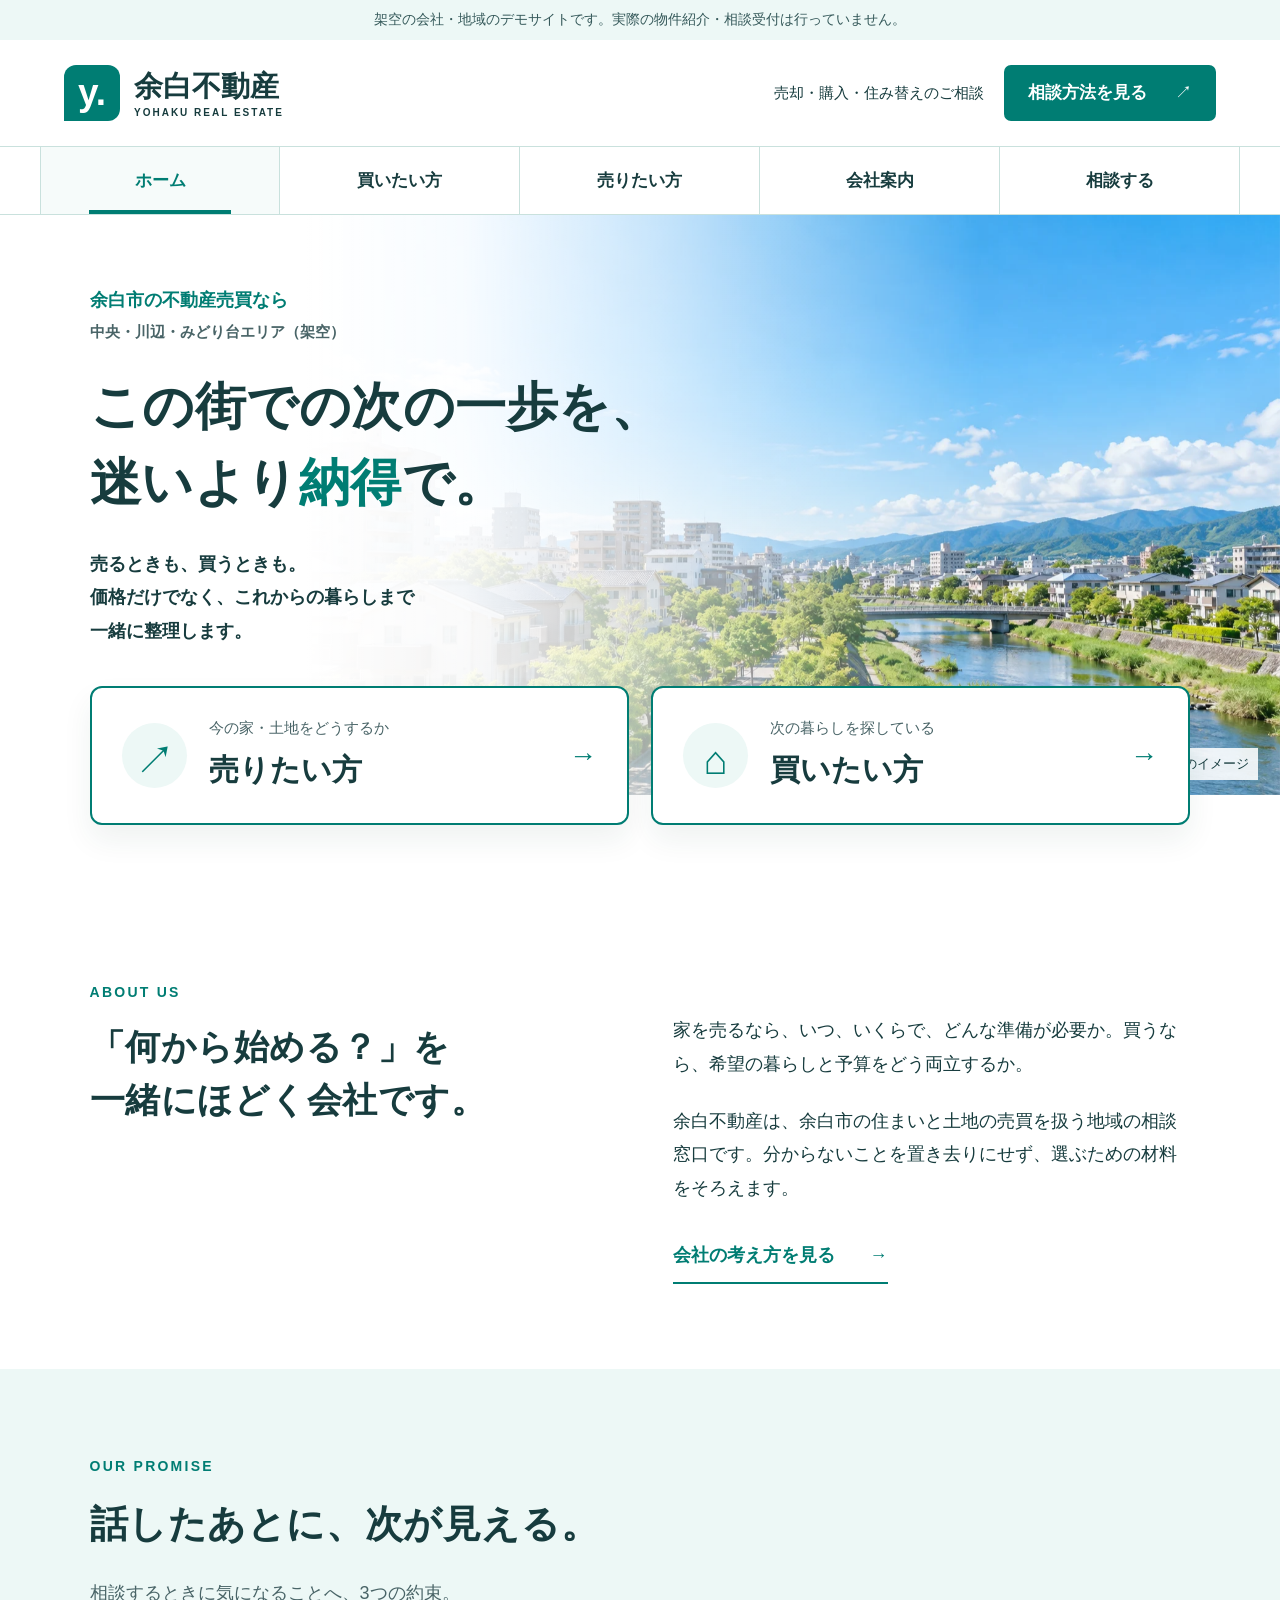
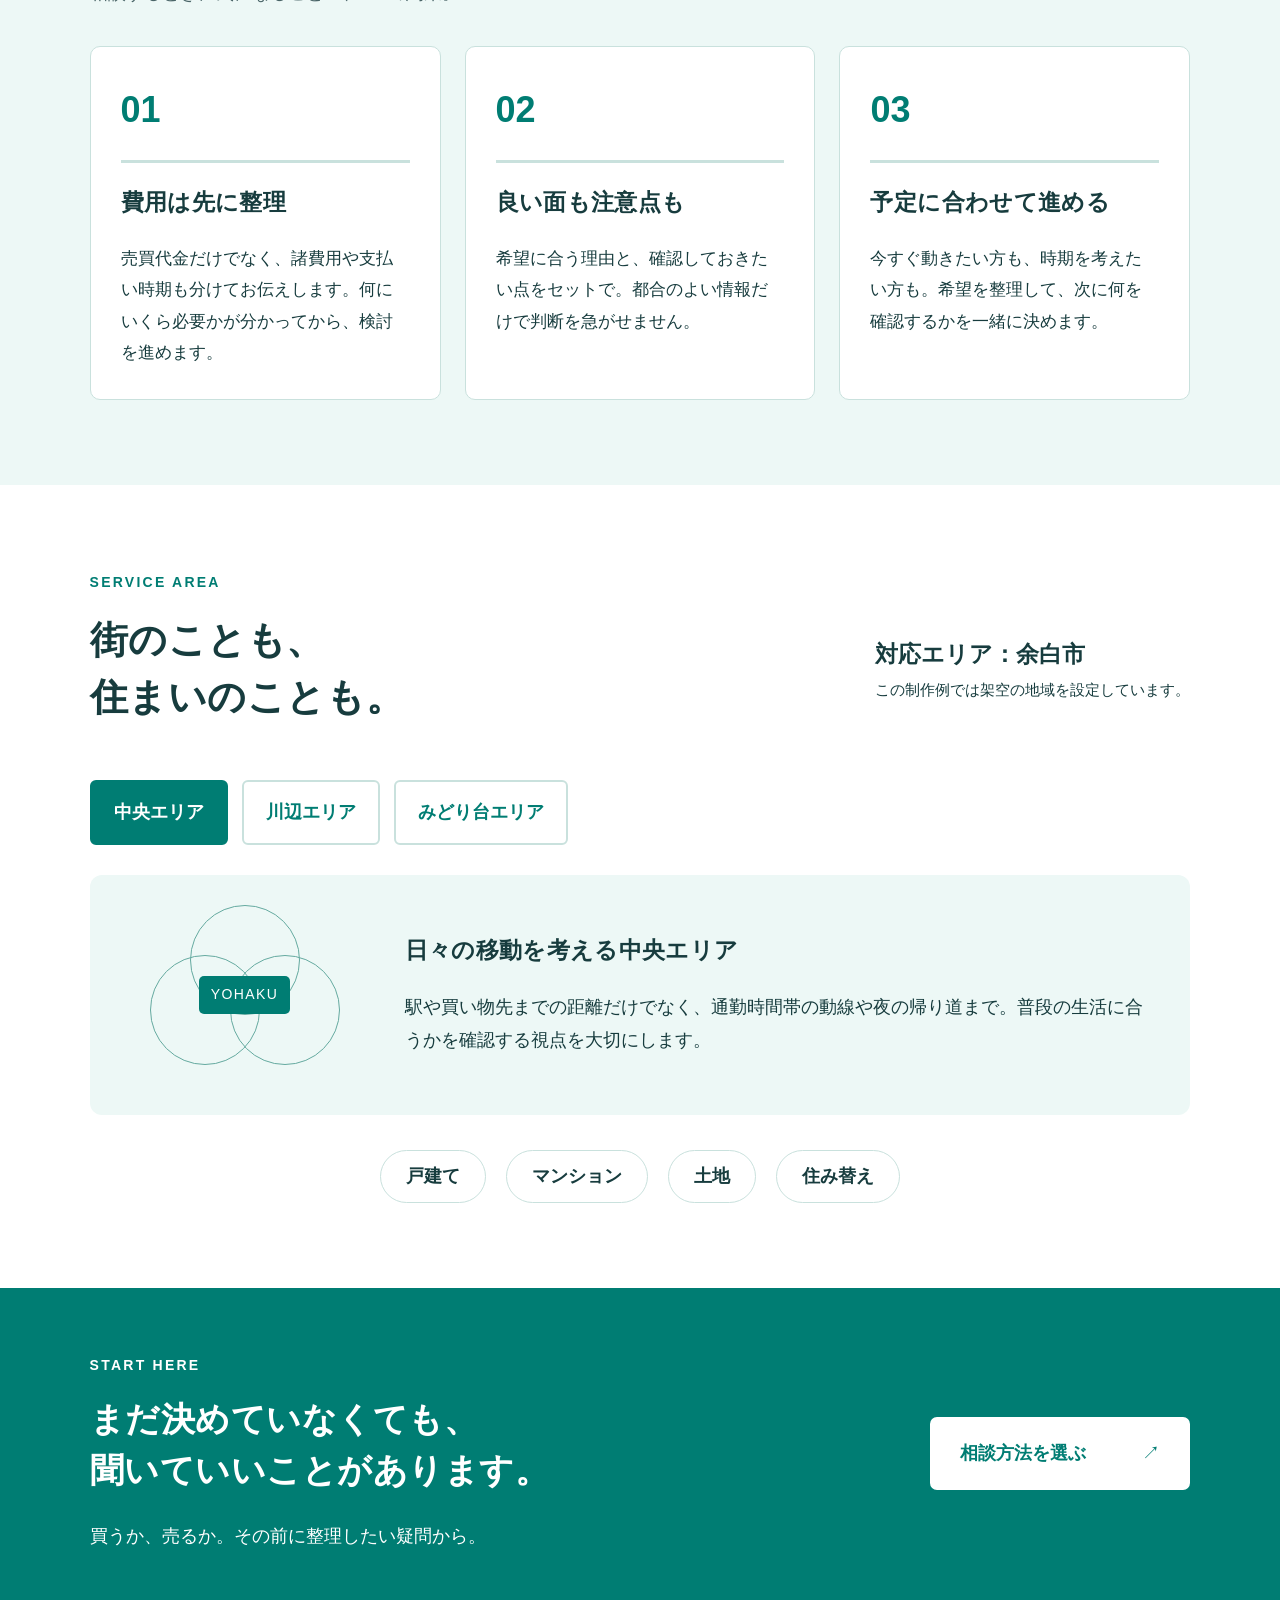
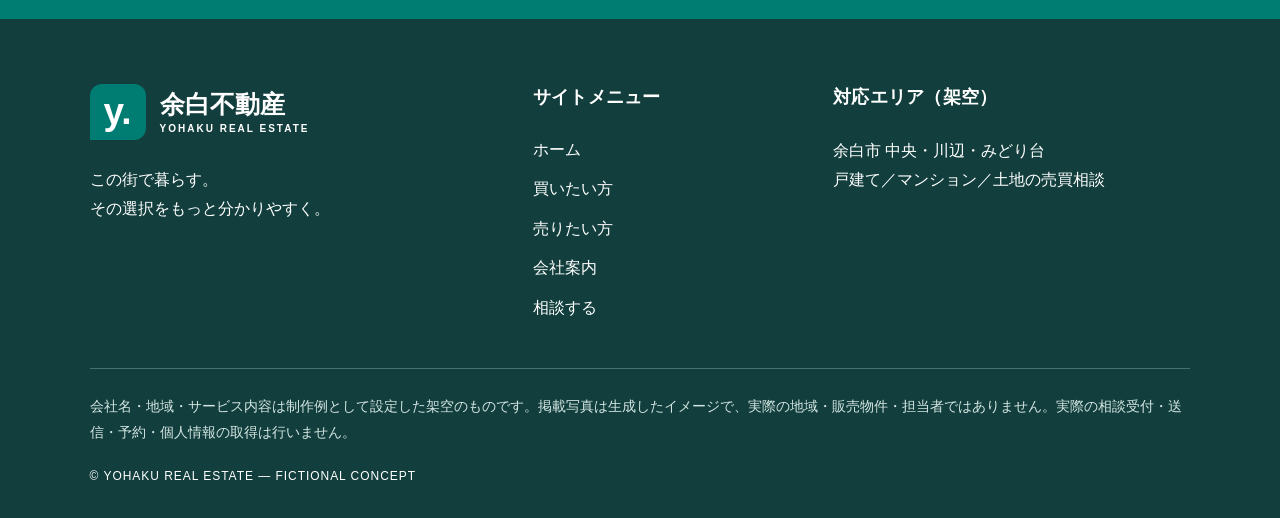
==== index.html @ 40e581dc "Redesign fictional real estate demo with original town imagery and clearer purchase-sale paths" ====
<!doctype html><html lang="ja"><head><meta charset="utf-8"><meta name="viewport" content="width=device-width,initial-scale=1"><meta name="description" content="架空の街・余白市の売買相談を想定した不動産会社のデモサイトです。"><title>余白市の不動産売買｜余白不動産</title><link rel="stylesheet" href="style.css"></head><body><div class="demo">架空の会社・地域のデモサイトです。実際の物件紹介・相談受付は行っていません。</div><header><a class="brand" href="index.html"><span class="brand-mark" aria-hidden="true">y.</span><span>余白不動産<small>YOHAKU REAL ESTATE</small></span></a><div class="header-contact"><span>売却・購入・住み替えのご相談</span><a class="button compact" href="consult.html">相談方法を見る <b>↗</b></a></div><button class="menu" aria-expanded="false" aria-controls="nav">メニュー <b>＋</b></button></header><nav id="nav" aria-label="メインナビゲーション"><a href="index.html" aria-current="page">ホーム</a><a href="buy.html">買いたい方</a><a href="sell.html">売りたい方</a><a href="about.html">会社案内</a><a href="consult.html">相談する</a></nav><main><section class="hero"><div class="hero-image"><img src="assets/town.webp" alt="川沿いの道と住宅が広がる架空の街の生成イメージ" width="1672" height="940"><span class="image-caption">架空の街のイメージ</span></div><div class="hero-copy"><p class="region">余白市の不動産売買なら<br><small>中央・川辺・みどり台エリア（架空）</small></p><h1><span>この街での次の一歩を、</span><span>迷いより<span class="accent inline">納得</span>で。</span></h1><p>売るときも、買うときも。<br>価格だけでなく、これからの暮らしまで<br class="pc">一緒に整理します。</p></div><div class="hero-paths"><a href="sell.html"><span class="path-icon" aria-hidden="true">↗</span><span><small>今の家・土地をどうするか</small><strong>売りたい方</strong></span><b>→</b></a><a href="buy.html"><span class="path-icon" aria-hidden="true">⌂</span><span><small>次の暮らしを探している</small><strong>買いたい方</strong></span><b>→</b></a></div></section><section class="section intro"><div><p class="eyebrow">ABOUT US</p><h2><span>「何から始める？」を</span><span>一緒にほどく会社です。</span></h2></div><div><p>家を売るなら、いつ、いくらで、どんな準備が必要か。買うなら、希望の暮らしと予算をどう両立するか。</p><p>余白不動産は、余白市の住まいと土地の売買を扱う地域の相談窓口です。分からないことを置き去りにせず、選ぶための材料をそろえます。</p><a class="text-link" href="about.html">会社の考え方を見る <b>→</b></a></div></section><section class="section soft"><p class="eyebrow">OUR PROMISE</p><h2>話したあとに、次が見える。</h2><p class="lead">相談するときに気になることへ、3つの約束。</p><div class="cards"><article><span class="num">01</span><h3>費用は先に整理</h3><p>売買代金だけでなく、諸費用や支払い時期も分けてお伝えします。何にいくら必要かが分かってから、検討を進めます。</p></article><article><span class="num">02</span><h3>良い面も注意点も</h3><p>希望に合う理由と、確認しておきたい点をセットで。都合のよい情報だけで判断を急がせません。</p></article><article><span class="num">03</span><h3>予定に合わせて進める</h3><p>今すぐ動きたい方も、時期を考えたい方も。希望を整理して、次に何を確認するかを一緒に決めます。</p></article></div></section><section class="section area"><p class="eyebrow">SERVICE AREA</p><div class="area-heading"><h2>街のことも、<br>住まいのことも。</h2><p>対応エリア：余白市<br><small>この制作例では架空の地域を設定しています。</small></p></div><div class="area-tabs" role="group" aria-label="エリアの特徴"><button data-area="central" aria-pressed="true">中央エリア</button><button data-area="river" aria-pressed="false">川辺エリア</button><button data-area="green" aria-pressed="false">みどり台エリア</button></div><div class="area-detail" aria-live="polite"><div class="area-art" aria-hidden="true"><i></i><i></i><i></i><span>YOHAKU</span></div><div><h3 id="area-title">日々の移動を考える中央エリア</h3><p id="area-text">駅や買い物先までの距離だけでなく、通勤時間帯の動線や夜の帰り道まで。普段の生活に合うかを確認する視点を大切にします。</p></div></div><div class="services"><span>戸建て</span><span>マンション</span><span>土地</span><span>住み替え</span></div></section><section class="cta"><div><p class="eyebrow">START HERE</p><h2><span>まだ決めていなくても、</span><span>聞いていいことがあります。</span></h2><p>買うか、売るか。その前に整理したい疑問から。</p></div><a class="button white" href="consult.html">相談方法を選ぶ <b>↗</b></a></section></main><footer><div class="footer-grid"><div><a class="brand" href="index.html"><span class="brand-mark" aria-hidden="true">y.</span><span>余白不動産<small>YOHAKU REAL ESTATE</small></span></a><p>この街で暮らす。<br>その選択をもっと分かりやすく。</p></div><div><h2>サイトメニュー</h2><a href="index.html" aria-current="page">ホーム</a><a href="buy.html">買いたい方</a><a href="sell.html">売りたい方</a><a href="about.html">会社案内</a><a href="consult.html">相談する</a></div><div><h2>対応エリア（架空）</h2><p>余白市 中央・川辺・みどり台<br>戸建て／マンション／土地の売買相談</p></div></div><p class="fine">会社名・地域・サービス内容は制作例として設定した架空のものです。掲載写真は生成したイメージで、実際の地域・販売物件・担当者ではありません。実際の相談受付・送信・予約・個人情報の取得は行いません。</p><p class="copyright">© YOHAKU REAL ESTATE — FICTIONAL CONCEPT</p></footer><a class="mobile-cta" href="consult.html">相談方法を見る <span>↗</span></a><script src="app.js"></script></body></html>
---- style.css ----
:root{--ink:#173c3e;--teal:#007d73;--teal-dark:#00645d;--soft:#edf8f6;--line:#c9e1dd;--muted:#496467}*{box-sizing:border-box}html{scroll-behavior:smooth}body{margin:0;background:#fff;color:var(--ink);font-family:'Noto Sans JP','Yu Gothic','Hiragino Kaku Gothic ProN',sans-serif;font-size:18px;line-height:1.85}a{color:inherit;text-decoration:none}button{font:inherit;cursor:pointer}img{max-width:100%;display:block}p{margin:0 0 24px;line-break:strict;overflow-wrap:break-word}h1,h2,h3{font-weight:800;line-height:1.5;margin:0 0 24px;letter-spacing:.015em;text-wrap:balance;line-break:strict}h1 span,h2 span{display:block}h1 .inline{display:inline}h1{font-size:clamp(34px,4vw,58px)}h2{font-size:clamp(28px,3vw,42px)}h3{font-size:23px}small{font-size:15px}.accent{color:var(--teal)}.demo{font-size:14px;padding:7px 5%;text-align:center;background:var(--soft);color:#35595a}header{display:flex;align-items:center;justify-content:space-between;gap:24px;padding:25px 5%;border-bottom:1px solid var(--line)}.brand{display:inline-flex;align-items:center;gap:14px;font-size:29px;font-weight:800;line-height:1.4;white-space:nowrap}.brand small{display:block;font-size:10px;letter-spacing:.2em}.brand-mark{display:grid;place-items:center;background:var(--teal);color:#fff;border-radius:12px 12px 12px 0;font-size:37px;width:56px;height:56px;font-weight:900}.header-contact{display:flex;align-items:center;gap:20px}.header-contact>span{font-size:15px}.button{display:inline-flex;justify-content:space-between;align-items:center;gap:28px;padding:18px 28px;border:2px solid var(--teal);border-radius:7px;color:white;background:var(--teal);font-size:18px;font-weight:700;transition:background .2s,box-shadow .2s}.button b,.text-link b{font-weight:500;transition:transform .2s}.button:hover{background:var(--teal-dark);box-shadow:0 6px 18px #006b6720}.button:hover b,.text-link:hover b{transform:translateX(5px)}.button.compact{padding:10px 22px;font-size:17px}.button.white{color:var(--teal);background:white;border-color:white;min-width:260px}.menu{display:none}nav{display:flex;justify-content:center;border-bottom:1px solid var(--line);background:white}nav a{flex:1;max-width:240px;text-align:center;padding:18px 10px;border-right:1px solid var(--line);font-size:17px;font-weight:700;position:relative}nav a:first-child{border-left:1px solid var(--line)}nav a:after{position:absolute;content:'';left:20%;right:20%;bottom:0;height:4px;transform:scaleX(0);background:var(--teal);transition:transform .25s}nav a:hover,nav a[aria-current]{color:var(--teal);background:#f6fbfa}nav a:hover:after,nav a[aria-current]:after{transform:scaleX(1)}.hero{position:relative;min-height:680px;padding:70px 7% 0;isolation:isolate}.hero-image{position:absolute;z-index:-1;inset:0 0 100px 24%;overflow:hidden;border-radius:0 0 0 70px}.hero-image img{width:100%;height:100%;object-fit:cover;object-position:center 62%;animation:landscape 1.5s ease-out both}.hero-image:after{content:'';position:absolute;inset:0;background:linear-gradient(90deg,#ffffff 0%,#fffffff0 16%,#ffffffa8 36%,#ffffff08 69%)}.image-caption{position:absolute;bottom:15px;right:22px;background:#ffffffdf;padding:4px 9px;font-size:13px;z-index:1}.hero-copy{max-width:850px}.region{font-weight:800;color:var(--teal);line-height:1.7;margin-bottom:22px}.region small{color:var(--muted);font-weight:600}.hero h1{font-size:clamp(34px,4vw,55px);letter-spacing:.01em;margin-bottom:26px}.hero-copy>p:last-child{font-weight:600}.hero-paths{display:grid;grid-template-columns:1fr 1fr;gap:22px;max-width:1100px;margin:38px auto 0}.hero-paths a{display:flex;align-items:center;gap:22px;padding:26px 30px;border:2px solid var(--teal);background:#fff;border-radius:12px;box-shadow:0 15px 30px #17443d12;transition:background .25s}.hero-paths a:hover{background:var(--soft)}.hero-paths a b{margin-left:auto;color:var(--teal);font-size:28px;transition:transform .25s}.hero-paths a:hover b{transform:translateX(7px)}.hero-paths small{display:block;font-size:15px;color:var(--muted)}.hero-paths strong{font-size:30px;display:block}.path-icon{display:grid;place-items:center;color:var(--teal);font-size:40px;background:var(--soft);border-radius:50%;width:65px;height:65px;flex-shrink:0}.section{padding:85px max(7%,calc((100% - 1200px)/2));}.eyebrow{font-size:14px;font-weight:800;letter-spacing:.16em;color:var(--teal);margin-bottom:15px}.intro{display:grid;grid-template-columns:1fr 1fr;gap:65px}.intro>div:last-child{padding-top:34px}.intro h2{font-size:35px}.text-link{display:inline-flex;align-items:center;gap:35px;color:var(--teal);font-size:18px;font-weight:700;background:transparent;border:0;border-bottom:2px solid var(--teal);padding:10px 0}.soft{background:var(--soft)}.lead{color:var(--muted)}.cards{display:grid;grid-template-columns:repeat(3,1fr);gap:24px;margin-top:36px}.cards article{padding:30px;border:1px solid var(--line);background:white;border-radius:10px}.cards p{font-size:17px;margin-bottom:0}.cards .text-link{margin-top:20px}.num{font-size:36px;font-weight:900;color:var(--teal);display:block;border-bottom:3px solid var(--line);padding-bottom:16px;margin-bottom:22px}.area-heading{display:flex;justify-content:space-between;align-items:center;gap:40px}.area-heading>p{font-size:23px;font-weight:700}.area-heading small{font-weight:400;display:block}.area-tabs,.choices{display:flex;gap:14px;margin:30px 0;flex-wrap:wrap}.area-tabs button,.choices button{background:white;color:var(--teal);border:2px solid var(--line);border-radius:6px;padding:14px 22px;font-size:18px;font-weight:700;transition:background .2s,color .2s}.area-tabs button[aria-pressed=true],.choices button[aria-pressed=true]{color:white;background:var(--teal);border-color:var(--teal)}.area-detail{display:grid;grid-template-columns:230px 1fr;align-items:center;gap:45px;padding:30px 40px;background:var(--soft);border-radius:12px}.area-detail p{margin:0}.area-art{height:180px;position:relative;display:grid;place-items:center;overflow:hidden}.area-art i{position:absolute;border:1px solid #65aaa0;border-radius:50%;width:110px;height:110px;transition:transform .6s}.area-art i:nth-child(1){transform:translate(-40px,15px)}.area-art i:nth-child(2){transform:translate(40px,15px)}.area-art i:nth-child(3){transform:translate(0,-35px)}.area-art span{background:var(--teal);color:white;padding:6px 12px;border-radius:5px;font-size:14px;letter-spacing:.1em;z-index:1}.area-detail[data-active=river] i:first-child{transform:translate(-25px,25px) scale(1.25)}.area-detail[data-active=green] i:nth-child(3){transform:translate(0,-20px) scale(1.25)}.services{display:flex;justify-content:center;gap:20px;margin-top:35px;flex-wrap:wrap}.services span{border:1px solid var(--line);border-radius:30px;padding:9px 25px;font-weight:700}.cta{padding:65px 7%;background:var(--teal);color:white;display:flex;align-items:center;justify-content:space-between;gap:40px}.cta h2{font-size:34px}.cta p{margin-bottom:0}.cta .eyebrow{color:#fff;margin-bottom:15px}.pagehead{background:var(--soft);padding:60px 7%;position:relative;overflow:hidden;border-bottom:1px solid var(--line)}.pagehead:after{content:'';position:absolute;right:-70px;top:-75px;border:55px solid #d9eeea;border-radius:50%;width:340px;height:340px;z-index:0;pointer-events:none}.pagehead>*{position:relative;z-index:1}.pagehead p:last-child{max-width:800px;margin:0}.split{display:grid;grid-template-columns:1fr 1fr;gap:55px;align-items:center}.split h2{font-size:34px}.split figure{margin:0}.split img{width:100%;aspect-ratio:4/3;object-fit:cover;border-radius:14px}.split figcaption{font-size:14px;color:var(--muted);margin-top:10px}.answer{background:#fff;border:1px solid var(--line);border-left:5px solid var(--teal);border-radius:0 10px 10px 0;padding:30px;max-width:1000px;margin-bottom:25px}.answer span{display:block;font-size:15px;font-weight:700;color:var(--teal);margin-bottom:12px}.answer p{margin:0}.answer.switch{animation:switch .35s ease}.steps{list-style:none;padding:0;display:grid;gap:0;margin-top:36px}.steps li{display:grid;grid-template-columns:90px 1fr;gap:30px;padding:30px 0;border-top:1px solid var(--line);position:relative}.steps li:last-child{border-bottom:1px solid var(--line)}.steps li>span{font-size:38px;color:var(--teal);font-weight:900}.steps h3{margin-bottom:12px}.steps p{margin:0}.note{background:var(--soft);padding:30px;margin-top:40px;border-radius:8px}.note p{margin:0}.faq details{border-top:1px solid var(--line);padding:23px 0}.faq details:last-child{border-bottom:1px solid var(--line)}summary{cursor:pointer;list-style:none;position:relative;padding-right:40px;font-weight:700}summary:after{content:'＋';position:absolute;right:5px;top:0;color:var(--teal)}details[open] summary:after{content:'−'}details p{margin:20px 0 0;color:var(--muted);max-width:900px}.company dl{margin-top:35px}.company dl>div{display:grid;grid-template-columns:210px 1fr;gap:30px;border-top:1px solid var(--line);padding:25px 0}.company dl>div:last-child{border-bottom:1px solid var(--line)}dt{font-weight:700}dd{margin:0}.note-label,.notice{font-size:15px;color:var(--muted)}.method-icon{font-size:36px;display:block;color:var(--teal);margin-bottom:12px}.method-answer{margin-top:30px}.method-answer .notice{margin-top:18px}.contact-methods+.notice{margin-top:25px}#checklist{padding:25px 30px;background:var(--soft);border-radius:8px;margin-top:25px}#checklist h3{margin-bottom:15px}#checklist ul{margin:0}footer{padding:65px 7% 30px;background:#123f3d;color:white}.footer-grid{display:grid;grid-template-columns:1.1fr .7fr 1fr;gap:50px}.footer-grid .brand{font-size:25px}.footer-grid p{font-size:16px;margin-top:25px}.footer-grid h2{font-size:18px}.footer-grid>div:nth-child(2)>a{display:block;font-size:16px;margin-bottom:10px}.fine{font-size:14px;color:#d4e6e3;border-top:1px solid #43736d;padding-top:25px;margin:35px 0 20px}.copyright{font-size:12px;letter-spacing:.08em;margin:0}.mobile-cta{display:none}a:focus-visible,button:focus-visible,summary:focus-visible{outline:3px solid #ca7400;outline-offset:5px}button[hidden],[hidden]{display:none!important}@keyframes landscape{from{opacity:.2;transform:scale(1.025)}to{opacity:1;transform:scale(1)}}@keyframes switch{from{opacity:.4}to{opacity:1}}@media(max-width:1000px){.header-contact>span{display:none}.hero{padding-top:55px;min-height:650px}.hero h1{font-size:40px}.hero-paths a{padding:22px;gap:14px}.hero-paths strong{font-size:25px}.intro,.split{gap:35px}.cards{gap:16px}.cards article{padding:25px}.cards h3{font-size:21px}.cta h2{font-size:28px}.footer-grid{gap:25px}.brand{font-size:25px}}
@media(max-width:760px){body{font-size:18px}.demo{font-size:13px;text-align:left;padding:8px 5%}header{padding:18px 5%;position:relative;gap:10px}.brand{font-size:23px;gap:9px}.brand-mark{width:43px;height:43px;font-size:29px}.brand small{font-size:9px}.header-contact{display:none}.menu{display:flex;gap:12px;align-items:center;border:1px solid var(--line);border-radius:5px;padding:10px;font-size:15px;color:var(--teal);background:white}.menu b{font-size:20px;font-weight:400}nav{display:none;padding:10px 5%;border-bottom:1px solid var(--line)}nav.open{display:grid;grid-template-columns:1fr 1fr}nav a{max-width:none;border:0!important;font-size:17px;text-align:left;padding:15px 12px}.hero{padding:32px 6% 0;min-height:0}.hero-image{position:relative;inset:auto;margin:0 -6.82%;height:245px;border-radius:0;z-index:0}.hero-image:after{display:none}.hero-image img{object-position:center 60%}.hero-copy{position:relative;padding-top:30px}.region{font-size:17px;margin-bottom:16px}.region small{font-size:14px}.hero h1{font-size:clamp(26px,6.5vw,38px);line-height:1.55}.hero-copy>p:last-child{font-size:18px}.hero-paths{grid-template-columns:1fr;gap:14px;margin-top:24px}.hero-paths a{padding:20px;gap:18px;border-radius:8px}.hero-paths strong{font-size:25px}.hero-paths small{font-size:14px}.path-icon{width:50px;height:50px;font-size:30px}.section{padding:55px 6%}.intro,.split{grid-template-columns:1fr;gap:25px}.intro>div:last-child{padding-top:0}.intro h2,.split h2{font-size:28px}.eyebrow{font-size:13px}h2{font-size:28px}h3{font-size:23px}.cards{grid-template-columns:1fr;gap:18px;margin-top:28px}.cards article{padding:28px}.cards h3{font-size:23px}.cards p{font-size:18px}.num{font-size:30px;float:left;border:0;padding:0;margin:0 22px 10px 0}.cards article>p{clear:both}.area-heading{display:block}.area-heading>p{font-size:21px;margin-top:28px}.area-heading small{font-size:14px}.area-tabs{display:grid;grid-template-columns:1fr;gap:10px}.area-tabs button{text-align:left;padding:14px 20px}.area-detail{grid-template-columns:1fr;padding:25px;gap:20px}.area-art{height:130px}.area-art i{width:85px;height:85px}.area-detail h3{font-size:23px}.services{gap:10px;justify-content:flex-start}.services span{font-size:16px;padding:7px 18px}.cta{display:block;padding:50px 6%}.cta h2{font-size:clamp(25px,6vw,32px)}.cta .button{margin-top:25px;width:100%;min-width:0}.button{font-size:17px;padding:16px 22px;max-width:100%}.pagehead{padding:45px 6%}.pagehead h1{font-size:clamp(27px,6.8vw,37px)}.pagehead:after{width:230px;height:230px;right:-155px;top:-40px;border-width:35px}.pagehead p{font-size:18px}.split figcaption{font-size:14px}.choices{display:grid;grid-template-columns:1fr;gap:10px}.choices button{text-align:left}.answer{padding:25px 22px}.answer h3{font-size:24px}.steps li{grid-template-columns:45px 1fr;gap:18px}.steps li>span{font-size:28px}.steps h3{font-size:22px}.steps p{font-size:18px}.note{padding:25px}.note h3{font-size:23px}.faq details{padding:22px 0}.company dl>div{grid-template-columns:1fr;gap:10px;padding:23px 0}.company dt{color:var(--teal)}.note-label,.notice{font-size:16px}.footer-grid{grid-template-columns:1fr;gap:30px}.footer-grid p{font-size:17px}.footer-grid h2{margin-bottom:15px}.fine{font-size:15px}footer{padding:50px 6% 95px}.mobile-cta{display:flex;position:fixed;bottom:0;left:0;right:0;justify-content:center;gap:25px;background:var(--teal);color:white;font-size:18px;font-weight:700;padding:15px 20px;z-index:10;border-top:1px solid #ffffff55;box-shadow:0 -4px 16px #173c3e15}.pc{display:none}}
@media(prefers-reduced-motion:reduce){html{scroll-behavior:auto}*,*:before,*:after{animation:none!important;transition:none!important}}
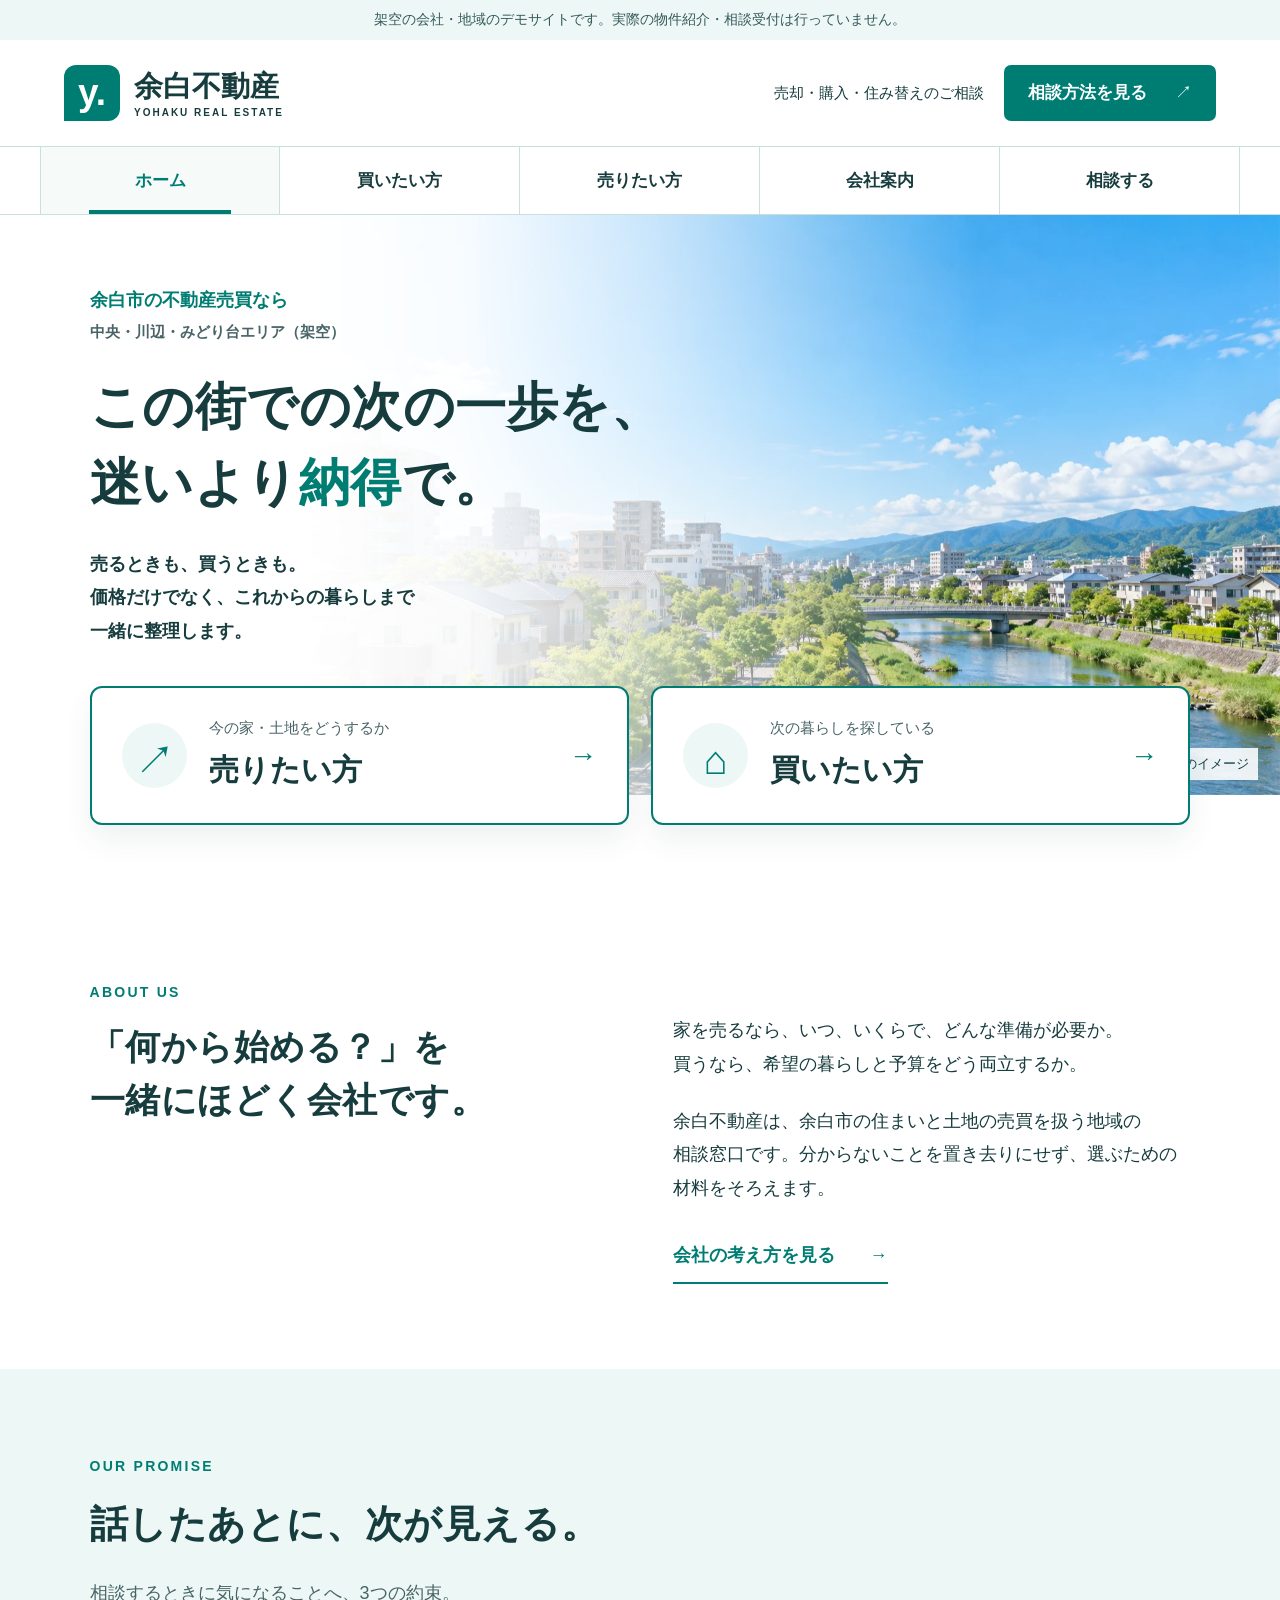
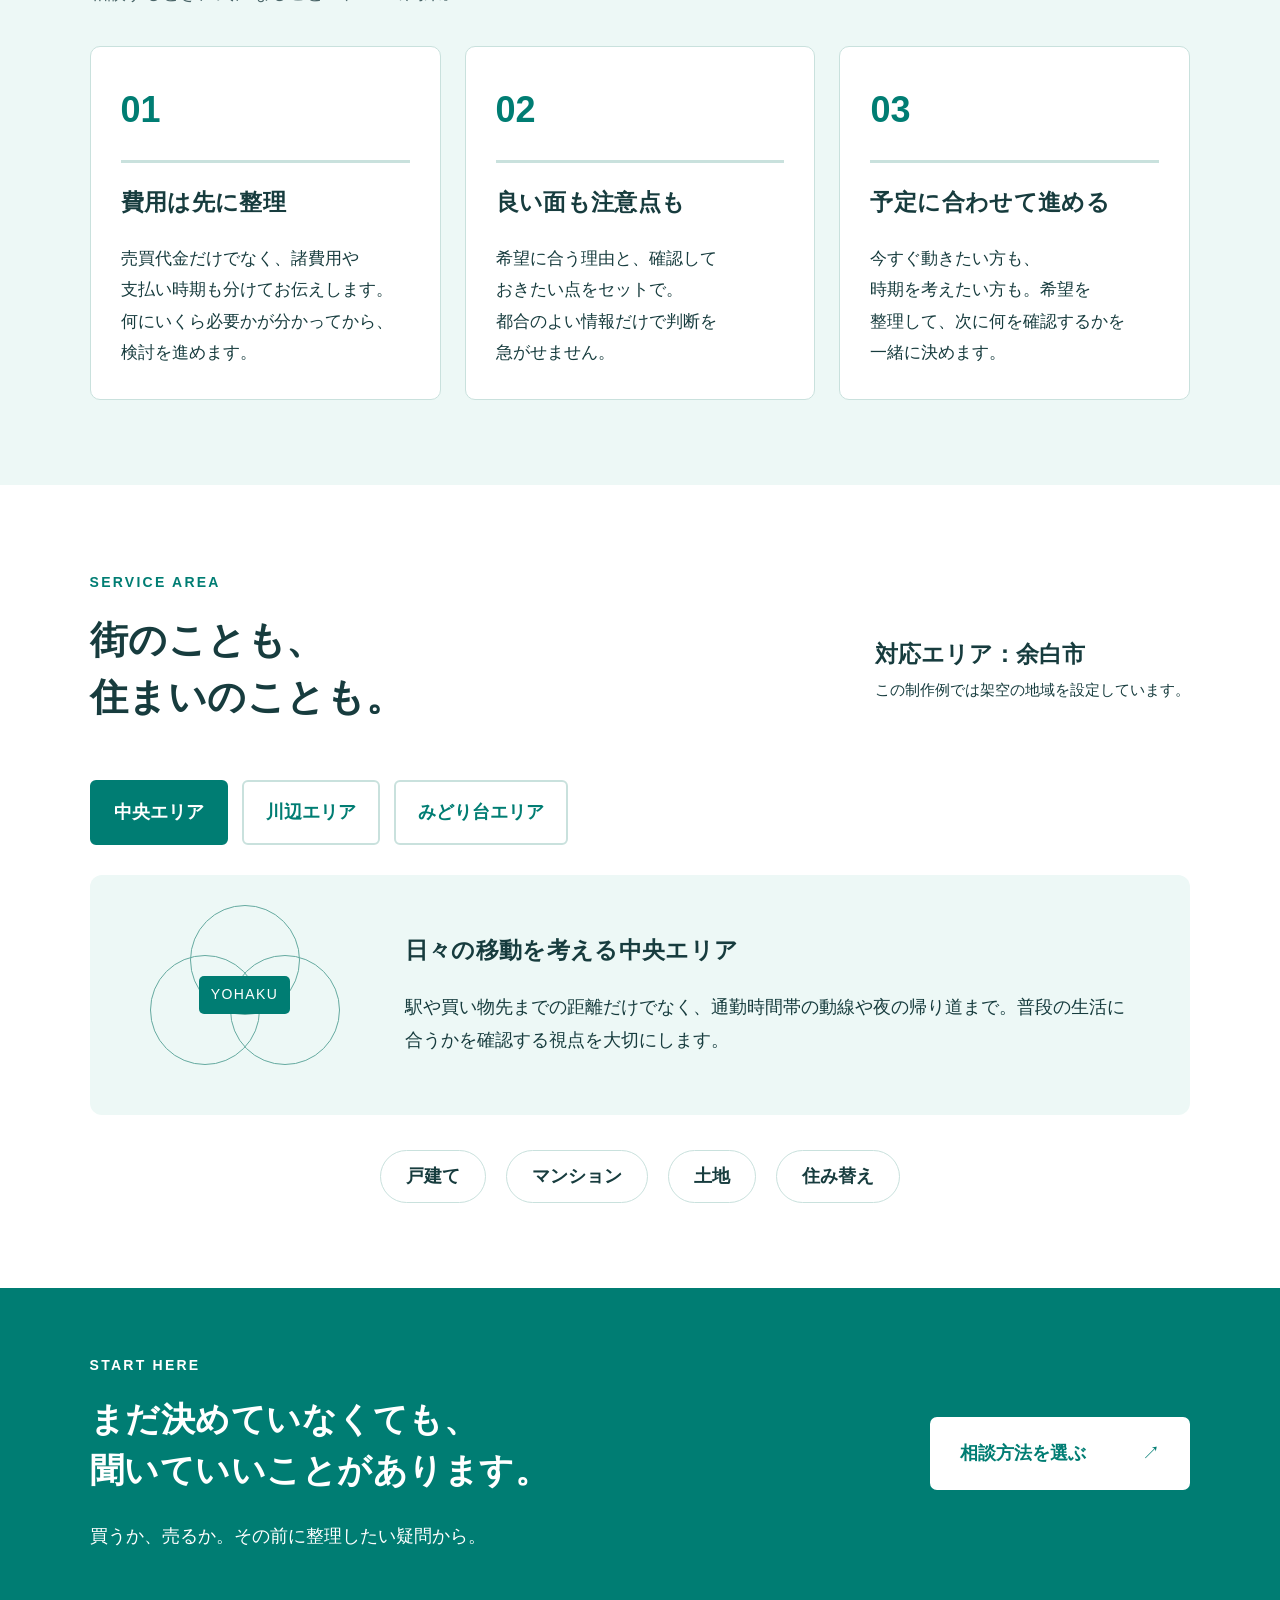
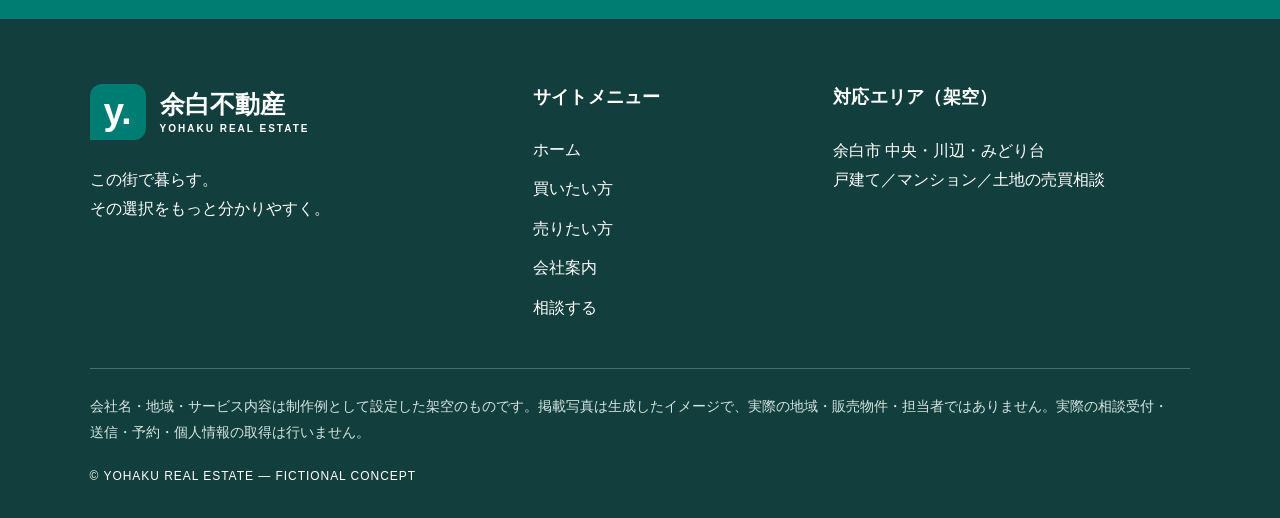
==== commit eb4dea67: "Improve Japanese paragraph wrapping to avoid isolated ending characters" ====
--- a/index.html
+++ b/index.html
@@ -1 +1 @@
-<!doctype html><html lang="ja"><head><meta charset="utf-8"><meta name="viewport" content="width=device-width,initial-scale=1"><meta name="description" content="架空の街・余白市の売買相談を想定した不動産会社のデモサイトです。"><title>余白市の不動産売買｜余白不動産</title><link rel="stylesheet" href="style.css"></head><body><div class="demo">架空の会社・地域のデモサイトです。実際の物件紹介・相談受付は行っていません。</div><header><a class="brand" href="index.html"><span class="brand-mark" aria-hidden="true">y.</span><span>余白不動産<small>YOHAKU REAL ESTATE</small></span></a><div class="header-contact"><span>売却・購入・住み替えのご相談</span><a class="button compact" href="consult.html">相談方法を見る <b>↗</b></a></div><button class="menu" aria-expanded="false" aria-controls="nav">メニュー <b>＋</b></button></header><nav id="nav" aria-label="メインナビゲーション"><a href="index.html" aria-current="page">ホーム</a><a href="buy.html">買いたい方</a><a href="sell.html">売りたい方</a><a href="about.html">会社案内</a><a href="consult.html">相談する</a></nav><main><section class="hero"><div class="hero-image"><img src="assets/town.webp" alt="川沿いの道と住宅が広がる架空の街の生成イメージ" width="1672" height="940"><span class="image-caption">架空の街のイメージ</span></div><div class="hero-copy"><p class="region">余白市の不動産売買なら<br><small>中央・川辺・みどり台エリア（架空）</small></p><h1><span>この街での次の一歩を、</span><span>迷いより<span class="accent inline">納得</span>で。</span></h1><p>売るときも、買うときも。<br>価格だけでなく、これからの暮らしまで<br class="pc">一緒に整理します。</p></div><div class="hero-paths"><a href="sell.html"><span class="path-icon" aria-hidden="true">↗</span><span><small>今の家・土地をどうするか</small><strong>売りたい方</strong></span><b>→</b></a><a href="buy.html"><span class="path-icon" aria-hidden="true">⌂</span><span><small>次の暮らしを探している</small><strong>買いたい方</strong></span><b>→</b></a></div></section><section class="section intro"><div><p class="eyebrow">ABOUT US</p><h2><span>「何から始める？」を</span><span>一緒にほどく会社です。</span></h2></div><div><p>家を売るなら、いつ、いくらで、どんな準備が必要か。買うなら、希望の暮らしと予算をどう両立するか。</p><p>余白不動産は、余白市の住まいと土地の売買を扱う地域の相談窓口です。分からないことを置き去りにせず、選ぶための材料をそろえます。</p><a class="text-link" href="about.html">会社の考え方を見る <b>→</b></a></div></section><section class="section soft"><p class="eyebrow">OUR PROMISE</p><h2>話したあとに、次が見える。</h2><p class="lead">相談するときに気になることへ、3つの約束。</p><div class="cards"><article><span class="num">01</span><h3>費用は先に整理</h3><p>売買代金だけでなく、諸費用や支払い時期も分けてお伝えします。何にいくら必要かが分かってから、検討を進めます。</p></article><article><span class="num">02</span><h3>良い面も注意点も</h3><p>希望に合う理由と、確認しておきたい点をセットで。都合のよい情報だけで判断を急がせません。</p></article><article><span class="num">03</span><h3>予定に合わせて進める</h3><p>今すぐ動きたい方も、時期を考えたい方も。希望を整理して、次に何を確認するかを一緒に決めます。</p></article></div></section><section class="section area"><p class="eyebrow">SERVICE AREA</p><div class="area-heading"><h2>街のことも、<br>住まいのことも。</h2><p>対応エリア：余白市<br><small>この制作例では架空の地域を設定しています。</small></p></div><div class="area-tabs" role="group" aria-label="エリアの特徴"><button data-area="central" aria-pressed="true">中央エリア</button><button data-area="river" aria-pressed="false">川辺エリア</button><button data-area="green" aria-pressed="false">みどり台エリア</button></div><div class="area-detail" aria-live="polite"><div class="area-art" aria-hidden="true"><i></i><i></i><i></i><span>YOHAKU</span></div><div><h3 id="area-title">日々の移動を考える中央エリア</h3><p id="area-text">駅や買い物先までの距離だけでなく、通勤時間帯の動線や夜の帰り道まで。普段の生活に合うかを確認する視点を大切にします。</p></div></div><div class="services"><span>戸建て</span><span>マンション</span><span>土地</span><span>住み替え</span></div></section><section class="cta"><div><p class="eyebrow">START HERE</p><h2><span>まだ決めていなくても、</span><span>聞いていいことがあります。</span></h2><p>買うか、売るか。その前に整理したい疑問から。</p></div><a class="button white" href="consult.html">相談方法を選ぶ <b>↗</b></a></section></main><footer><div class="footer-grid"><div><a class="brand" href="index.html"><span class="brand-mark" aria-hidden="true">y.</span><span>余白不動産<small>YOHAKU REAL ESTATE</small></span></a><p>この街で暮らす。<br>その選択をもっと分かりやすく。</p></div><div><h2>サイトメニュー</h2><a href="index.html" aria-current="page">ホーム</a><a href="buy.html">買いたい方</a><a href="sell.html">売りたい方</a><a href="about.html">会社案内</a><a href="consult.html">相談する</a></div><div><h2>対応エリア（架空）</h2><p>余白市 中央・川辺・みどり台<br>戸建て／マンション／土地の売買相談</p></div></div><p class="fine">会社名・地域・サービス内容は制作例として設定した架空のものです。掲載写真は生成したイメージで、実際の地域・販売物件・担当者ではありません。実際の相談受付・送信・予約・個人情報の取得は行いません。</p><p class="copyright">© YOHAKU REAL ESTATE — FICTIONAL CONCEPT</p></footer><a class="mobile-cta" href="consult.html">相談方法を見る <span>↗</span></a><script src="app.js"></script></body></html>+<!doctype html><html lang="ja"><head><meta charset="utf-8"><meta name="viewport" content="width=device-width,initial-scale=1"><meta name="description" content="架空の街・余白市の売買相談を想定した不動産会社のデモサイトです。"><title>余白市の不動産売買｜余白不動産</title><link rel="stylesheet" href="style.css?v=3"></head><body><div class="demo">架空の会社・地域のデモサイトです。実際の物件紹介・相談受付は行っていません。</div><header><a class="brand" href="index.html"><span class="brand-mark" aria-hidden="true">y.</span><span>余白不動産<small>YOHAKU REAL ESTATE</small></span></a><div class="header-contact"><span>売却・購入・住み替えのご相談</span><a class="button compact" href="consult.html">相談方法を見る <b>↗</b></a></div><button class="menu" aria-expanded="false" aria-controls="nav">メニュー <b>＋</b></button></header><nav id="nav" aria-label="メインナビゲーション"><a href="index.html" aria-current="page">ホーム</a><a href="buy.html">買いたい方</a><a href="sell.html">売りたい方</a><a href="about.html">会社案内</a><a href="consult.html">相談する</a></nav><main><section class="hero"><div class="hero-image"><img src="assets/town.webp" alt="川沿いの道と住宅が広がる架空の街の生成イメージ" width="1672" height="940"><span class="image-caption">架空の街のイメージ</span></div><div class="hero-copy"><p class="region">余白市の不動産売買なら<br><small>中央・川辺・みどり台エリア（架空）</small></p><h1><span>この街での次の一歩を、</span><span>迷いより<span class="accent inline">納得</span>で。</span></h1><p>売るときも、買うときも。<br>価格だけでなく、これからの暮らしまで<br class="pc">一緒に整理します。</p></div><div class="hero-paths"><a href="sell.html"><span class="path-icon" aria-hidden="true">↗</span><span><small>今の家・土地をどうするか</small><strong>売りたい方</strong></span><b>→</b></a><a href="buy.html"><span class="path-icon" aria-hidden="true">⌂</span><span><small>次の暮らしを探している</small><strong>買いたい方</strong></span><b>→</b></a></div></section><section class="section intro"><div><p class="eyebrow">ABOUT US</p><h2><span>「何から始める？」を</span><span>一緒にほどく会社です。</span></h2></div><div><p>家を売るなら、いつ、いくらで、どんな準備が必要か。買うなら、希望の暮らしと予算をどう両立するか。</p><p>余白不動産は、余白市の住まいと土地の売買を扱う地域の相談窓口です。分からないことを置き去りにせず、選ぶための材料をそろえます。</p><a class="text-link" href="about.html">会社の考え方を見る <b>→</b></a></div></section><section class="section soft"><p class="eyebrow">OUR PROMISE</p><h2>話したあとに、次が見える。</h2><p class="lead">相談するときに気になることへ、3つの約束。</p><div class="cards"><article><span class="num">01</span><h3>費用は先に整理</h3><p>売買代金だけでなく、諸費用や支払い時期も分けてお伝えします。何にいくら必要かが分かってから、検討を進めます。</p></article><article><span class="num">02</span><h3>良い面も注意点も</h3><p>希望に合う理由と、確認しておきたい点をセットで。都合のよい情報だけで判断を急がせません。</p></article><article><span class="num">03</span><h3>予定に合わせて進める</h3><p>今すぐ動きたい方も、時期を考えたい方も。希望を整理して、次に何を確認するかを一緒に決めます。</p></article></div></section><section class="section area"><p class="eyebrow">SERVICE AREA</p><div class="area-heading"><h2>街のことも、<br>住まいのことも。</h2><p>対応エリア：余白市<br><small>この制作例では架空の地域を設定しています。</small></p></div><div class="area-tabs" role="group" aria-label="エリアの特徴"><button data-area="central" aria-pressed="true">中央エリア</button><button data-area="river" aria-pressed="false">川辺エリア</button><button data-area="green" aria-pressed="false">みどり台エリア</button></div><div class="area-detail" aria-live="polite"><div class="area-art" aria-hidden="true"><i></i><i></i><i></i><span>YOHAKU</span></div><div><h3 id="area-title">日々の移動を考える中央エリア</h3><p id="area-text">駅や買い物先までの距離だけでなく、通勤時間帯の動線や夜の帰り道まで。普段の生活に合うかを確認する視点を大切にします。</p></div></div><div class="services"><span>戸建て</span><span>マンション</span><span>土地</span><span>住み替え</span></div></section><section class="cta"><div><p class="eyebrow">START HERE</p><h2><span>まだ決めていなくても、</span><span>聞いていいことがあります。</span></h2><p>買うか、売るか。その前に整理したい疑問から。</p></div><a class="button white" href="consult.html">相談方法を選ぶ <b>↗</b></a></section></main><footer><div class="footer-grid"><div><a class="brand" href="index.html"><span class="brand-mark" aria-hidden="true">y.</span><span>余白不動産<small>YOHAKU REAL ESTATE</small></span></a><p>この街で暮らす。<br>その選択をもっと分かりやすく。</p></div><div><h2>サイトメニュー</h2><a href="index.html" aria-current="page">ホーム</a><a href="buy.html">買いたい方</a><a href="sell.html">売りたい方</a><a href="about.html">会社案内</a><a href="consult.html">相談する</a></div><div><h2>対応エリア（架空）</h2><p>余白市 中央・川辺・みどり台<br>戸建て／マンション／土地の売買相談</p></div></div><p class="fine">会社名・地域・サービス内容は制作例として設定した架空のものです。掲載写真は生成したイメージで、実際の地域・販売物件・担当者ではありません。実際の相談受付・送信・予約・個人情報の取得は行いません。</p><p class="copyright">© YOHAKU REAL ESTATE — FICTIONAL CONCEPT</p></footer><a class="mobile-cta" href="consult.html">相談方法を見る <span>↗</span></a><script src="app.js?v=2"></script></body></html>
--- a/style.css
+++ b/style.css
@@ -1,3 +1,3 @@
-:root{--ink:#173c3e;--teal:#007d73;--teal-dark:#00645d;--soft:#edf8f6;--line:#c9e1dd;--muted:#496467}*{box-sizing:border-box}html{scroll-behavior:smooth}body{margin:0;background:#fff;color:var(--ink);font-family:'Noto Sans JP','Yu Gothic','Hiragino Kaku Gothic ProN',sans-serif;font-size:18px;line-height:1.85}a{color:inherit;text-decoration:none}button{font:inherit;cursor:pointer}img{max-width:100%;display:block}p{margin:0 0 24px;line-break:strict;overflow-wrap:break-word}h1,h2,h3{font-weight:800;line-height:1.5;margin:0 0 24px;letter-spacing:.015em;text-wrap:balance;line-break:strict}h1 span,h2 span{display:block}h1 .inline{display:inline}h1{font-size:clamp(34px,4vw,58px)}h2{font-size:clamp(28px,3vw,42px)}h3{font-size:23px}small{font-size:15px}.accent{color:var(--teal)}.demo{font-size:14px;padding:7px 5%;text-align:center;background:var(--soft);color:#35595a}header{display:flex;align-items:center;justify-content:space-between;gap:24px;padding:25px 5%;border-bottom:1px solid var(--line)}.brand{display:inline-flex;align-items:center;gap:14px;font-size:29px;font-weight:800;line-height:1.4;white-space:nowrap}.brand small{display:block;font-size:10px;letter-spacing:.2em}.brand-mark{display:grid;place-items:center;background:var(--teal);color:#fff;border-radius:12px 12px 12px 0;font-size:37px;width:56px;height:56px;font-weight:900}.header-contact{display:flex;align-items:center;gap:20px}.header-contact>span{font-size:15px}.button{display:inline-flex;justify-content:space-between;align-items:center;gap:28px;padding:18px 28px;border:2px solid var(--teal);border-radius:7px;color:white;background:var(--teal);font-size:18px;font-weight:700;transition:background .2s,box-shadow .2s}.button b,.text-link b{font-weight:500;transition:transform .2s}.button:hover{background:var(--teal-dark);box-shadow:0 6px 18px #006b6720}.button:hover b,.text-link:hover b{transform:translateX(5px)}.button.compact{padding:10px 22px;font-size:17px}.button.white{color:var(--teal);background:white;border-color:white;min-width:260px}.menu{display:none}nav{display:flex;justify-content:center;border-bottom:1px solid var(--line);background:white}nav a{flex:1;max-width:240px;text-align:center;padding:18px 10px;border-right:1px solid var(--line);font-size:17px;font-weight:700;position:relative}nav a:first-child{border-left:1px solid var(--line)}nav a:after{position:absolute;content:'';left:20%;right:20%;bottom:0;height:4px;transform:scaleX(0);background:var(--teal);transition:transform .25s}nav a:hover,nav a[aria-current]{color:var(--teal);background:#f6fbfa}nav a:hover:after,nav a[aria-current]:after{transform:scaleX(1)}.hero{position:relative;min-height:680px;padding:70px 7% 0;isolation:isolate}.hero-image{position:absolute;z-index:-1;inset:0 0 100px 24%;overflow:hidden;border-radius:0 0 0 70px}.hero-image img{width:100%;height:100%;object-fit:cover;object-position:center 62%;animation:landscape 1.5s ease-out both}.hero-image:after{content:'';position:absolute;inset:0;background:linear-gradient(90deg,#ffffff 0%,#fffffff0 16%,#ffffffa8 36%,#ffffff08 69%)}.image-caption{position:absolute;bottom:15px;right:22px;background:#ffffffdf;padding:4px 9px;font-size:13px;z-index:1}.hero-copy{max-width:850px}.region{font-weight:800;color:var(--teal);line-height:1.7;margin-bottom:22px}.region small{color:var(--muted);font-weight:600}.hero h1{font-size:clamp(34px,4vw,55px);letter-spacing:.01em;margin-bottom:26px}.hero-copy>p:last-child{font-weight:600}.hero-paths{display:grid;grid-template-columns:1fr 1fr;gap:22px;max-width:1100px;margin:38px auto 0}.hero-paths a{display:flex;align-items:center;gap:22px;padding:26px 30px;border:2px solid var(--teal);background:#fff;border-radius:12px;box-shadow:0 15px 30px #17443d12;transition:background .25s}.hero-paths a:hover{background:var(--soft)}.hero-paths a b{margin-left:auto;color:var(--teal);font-size:28px;transition:transform .25s}.hero-paths a:hover b{transform:translateX(7px)}.hero-paths small{display:block;font-size:15px;color:var(--muted)}.hero-paths strong{font-size:30px;display:block}.path-icon{display:grid;place-items:center;color:var(--teal);font-size:40px;background:var(--soft);border-radius:50%;width:65px;height:65px;flex-shrink:0}.section{padding:85px max(7%,calc((100% - 1200px)/2));}.eyebrow{font-size:14px;font-weight:800;letter-spacing:.16em;color:var(--teal);margin-bottom:15px}.intro{display:grid;grid-template-columns:1fr 1fr;gap:65px}.intro>div:last-child{padding-top:34px}.intro h2{font-size:35px}.text-link{display:inline-flex;align-items:center;gap:35px;color:var(--teal);font-size:18px;font-weight:700;background:transparent;border:0;border-bottom:2px solid var(--teal);padding:10px 0}.soft{background:var(--soft)}.lead{color:var(--muted)}.cards{display:grid;grid-template-columns:repeat(3,1fr);gap:24px;margin-top:36px}.cards article{padding:30px;border:1px solid var(--line);background:white;border-radius:10px}.cards p{font-size:17px;margin-bottom:0}.cards .text-link{margin-top:20px}.num{font-size:36px;font-weight:900;color:var(--teal);display:block;border-bottom:3px solid var(--line);padding-bottom:16px;margin-bottom:22px}.area-heading{display:flex;justify-content:space-between;align-items:center;gap:40px}.area-heading>p{font-size:23px;font-weight:700}.area-heading small{font-weight:400;display:block}.area-tabs,.choices{display:flex;gap:14px;margin:30px 0;flex-wrap:wrap}.area-tabs button,.choices button{background:white;color:var(--teal);border:2px solid var(--line);border-radius:6px;padding:14px 22px;font-size:18px;font-weight:700;transition:background .2s,color .2s}.area-tabs button[aria-pressed=true],.choices button[aria-pressed=true]{color:white;background:var(--teal);border-color:var(--teal)}.area-detail{display:grid;grid-template-columns:230px 1fr;align-items:center;gap:45px;padding:30px 40px;background:var(--soft);border-radius:12px}.area-detail p{margin:0}.area-art{height:180px;position:relative;display:grid;place-items:center;overflow:hidden}.area-art i{position:absolute;border:1px solid #65aaa0;border-radius:50%;width:110px;height:110px;transition:transform .6s}.area-art i:nth-child(1){transform:translate(-40px,15px)}.area-art i:nth-child(2){transform:translate(40px,15px)}.area-art i:nth-child(3){transform:translate(0,-35px)}.area-art span{background:var(--teal);color:white;padding:6px 12px;border-radius:5px;font-size:14px;letter-spacing:.1em;z-index:1}.area-detail[data-active=river] i:first-child{transform:translate(-25px,25px) scale(1.25)}.area-detail[data-active=green] i:nth-child(3){transform:translate(0,-20px) scale(1.25)}.services{display:flex;justify-content:center;gap:20px;margin-top:35px;flex-wrap:wrap}.services span{border:1px solid var(--line);border-radius:30px;padding:9px 25px;font-weight:700}.cta{padding:65px 7%;background:var(--teal);color:white;display:flex;align-items:center;justify-content:space-between;gap:40px}.cta h2{font-size:34px}.cta p{margin-bottom:0}.cta .eyebrow{color:#fff;margin-bottom:15px}.pagehead{background:var(--soft);padding:60px 7%;position:relative;overflow:hidden;border-bottom:1px solid var(--line)}.pagehead:after{content:'';position:absolute;right:-70px;top:-75px;border:55px solid #d9eeea;border-radius:50%;width:340px;height:340px;z-index:0;pointer-events:none}.pagehead>*{position:relative;z-index:1}.pagehead p:last-child{max-width:800px;margin:0}.split{display:grid;grid-template-columns:1fr 1fr;gap:55px;align-items:center}.split h2{font-size:34px}.split figure{margin:0}.split img{width:100%;aspect-ratio:4/3;object-fit:cover;border-radius:14px}.split figcaption{font-size:14px;color:var(--muted);margin-top:10px}.answer{background:#fff;border:1px solid var(--line);border-left:5px solid var(--teal);border-radius:0 10px 10px 0;padding:30px;max-width:1000px;margin-bottom:25px}.answer span{display:block;font-size:15px;font-weight:700;color:var(--teal);margin-bottom:12px}.answer p{margin:0}.answer.switch{animation:switch .35s ease}.steps{list-style:none;padding:0;display:grid;gap:0;margin-top:36px}.steps li{display:grid;grid-template-columns:90px 1fr;gap:30px;padding:30px 0;border-top:1px solid var(--line);position:relative}.steps li:last-child{border-bottom:1px solid var(--line)}.steps li>span{font-size:38px;color:var(--teal);font-weight:900}.steps h3{margin-bottom:12px}.steps p{margin:0}.note{background:var(--soft);padding:30px;margin-top:40px;border-radius:8px}.note p{margin:0}.faq details{border-top:1px solid var(--line);padding:23px 0}.faq details:last-child{border-bottom:1px solid var(--line)}summary{cursor:pointer;list-style:none;position:relative;padding-right:40px;font-weight:700}summary:after{content:'＋';position:absolute;right:5px;top:0;color:var(--teal)}details[open] summary:after{content:'−'}details p{margin:20px 0 0;color:var(--muted);max-width:900px}.company dl{margin-top:35px}.company dl>div{display:grid;grid-template-columns:210px 1fr;gap:30px;border-top:1px solid var(--line);padding:25px 0}.company dl>div:last-child{border-bottom:1px solid var(--line)}dt{font-weight:700}dd{margin:0}.note-label,.notice{font-size:15px;color:var(--muted)}.method-icon{font-size:36px;display:block;color:var(--teal);margin-bottom:12px}.method-answer{margin-top:30px}.method-answer .notice{margin-top:18px}.contact-methods+.notice{margin-top:25px}#checklist{padding:25px 30px;background:var(--soft);border-radius:8px;margin-top:25px}#checklist h3{margin-bottom:15px}#checklist ul{margin:0}footer{padding:65px 7% 30px;background:#123f3d;color:white}.footer-grid{display:grid;grid-template-columns:1.1fr .7fr 1fr;gap:50px}.footer-grid .brand{font-size:25px}.footer-grid p{font-size:16px;margin-top:25px}.footer-grid h2{font-size:18px}.footer-grid>div:nth-child(2)>a{display:block;font-size:16px;margin-bottom:10px}.fine{font-size:14px;color:#d4e6e3;border-top:1px solid #43736d;padding-top:25px;margin:35px 0 20px}.copyright{font-size:12px;letter-spacing:.08em;margin:0}.mobile-cta{display:none}a:focus-visible,button:focus-visible,summary:focus-visible{outline:3px solid #ca7400;outline-offset:5px}button[hidden],[hidden]{display:none!important}@keyframes landscape{from{opacity:.2;transform:scale(1.025)}to{opacity:1;transform:scale(1)}}@keyframes switch{from{opacity:.4}to{opacity:1}}@media(max-width:1000px){.header-contact>span{display:none}.hero{padding-top:55px;min-height:650px}.hero h1{font-size:40px}.hero-paths a{padding:22px;gap:14px}.hero-paths strong{font-size:25px}.intro,.split{gap:35px}.cards{gap:16px}.cards article{padding:25px}.cards h3{font-size:21px}.cta h2{font-size:28px}.footer-grid{gap:25px}.brand{font-size:25px}}
+:root{--ink:#173c3e;--teal:#007d73;--teal-dark:#00645d;--soft:#edf8f6;--line:#c9e1dd;--muted:#496467}*{box-sizing:border-box}html{scroll-behavior:smooth}body{margin:0;background:#fff;color:var(--ink);font-family:'Noto Sans JP','Yu Gothic','Hiragino Kaku Gothic ProN',sans-serif;font-size:18px;line-height:1.85}a{color:inherit;text-decoration:none}button{font:inherit;cursor:pointer}img{max-width:100%;display:block}p{text-wrap:pretty;word-break:auto-phrase;margin:0 0 24px;line-break:strict;overflow-wrap:break-word}h1,h2,h3{font-weight:800;line-height:1.5;margin:0 0 24px;letter-spacing:.015em;text-wrap:balance;line-break:strict}h1 span,h2 span{display:block}h1 .inline{display:inline}h1{font-size:clamp(34px,4vw,58px)}h2{font-size:clamp(28px,3vw,42px)}h3{font-size:23px}small{font-size:15px}.accent{color:var(--teal)}.demo{font-size:14px;padding:7px 5%;text-align:center;background:var(--soft);color:#35595a}header{display:flex;align-items:center;justify-content:space-between;gap:24px;padding:25px 5%;border-bottom:1px solid var(--line)}.brand{display:inline-flex;align-items:center;gap:14px;font-size:29px;font-weight:800;line-height:1.4;white-space:nowrap}.brand small{display:block;font-size:10px;letter-spacing:.2em}.brand-mark{display:grid;place-items:center;background:var(--teal);color:#fff;border-radius:12px 12px 12px 0;font-size:37px;width:56px;height:56px;font-weight:900}.header-contact{display:flex;align-items:center;gap:20px}.header-contact>span{font-size:15px}.button{display:inline-flex;justify-content:space-between;align-items:center;gap:28px;padding:18px 28px;border:2px solid var(--teal);border-radius:7px;color:white;background:var(--teal);font-size:18px;font-weight:700;transition:background .2s,box-shadow .2s}.button b,.text-link b{font-weight:500;transition:transform .2s}.button:hover{background:var(--teal-dark);box-shadow:0 6px 18px #006b6720}.button:hover b,.text-link:hover b{transform:translateX(5px)}.button.compact{padding:10px 22px;font-size:17px}.button.white{color:var(--teal);background:white;border-color:white;min-width:260px}.menu{display:none}nav{display:flex;justify-content:center;border-bottom:1px solid var(--line);background:white}nav a{flex:1;max-width:240px;text-align:center;padding:18px 10px;border-right:1px solid var(--line);font-size:17px;font-weight:700;position:relative}nav a:first-child{border-left:1px solid var(--line)}nav a:after{position:absolute;content:'';left:20%;right:20%;bottom:0;height:4px;transform:scaleX(0);background:var(--teal);transition:transform .25s}nav a:hover,nav a[aria-current]{color:var(--teal);background:#f6fbfa}nav a:hover:after,nav a[aria-current]:after{transform:scaleX(1)}.hero{position:relative;min-height:680px;padding:70px 7% 0;isolation:isolate}.hero-image{position:absolute;z-index:-1;inset:0 0 100px 24%;overflow:hidden;border-radius:0 0 0 70px}.hero-image img{width:100%;height:100%;object-fit:cover;object-position:center 62%;animation:landscape 1.5s ease-out both}.hero-image:after{content:'';position:absolute;inset:0;background:linear-gradient(90deg,#ffffff 0%,#fffffff0 16%,#ffffffa8 36%,#ffffff08 69%)}.image-caption{position:absolute;bottom:15px;right:22px;background:#ffffffdf;padding:4px 9px;font-size:13px;z-index:1}.hero-copy{max-width:850px}.region{font-weight:800;color:var(--teal);line-height:1.7;margin-bottom:22px}.region small{color:var(--muted);font-weight:600}.hero h1{font-size:clamp(34px,4vw,55px);letter-spacing:.01em;margin-bottom:26px}.hero-copy>p:last-child{font-weight:600}.hero-paths{display:grid;grid-template-columns:1fr 1fr;gap:22px;max-width:1100px;margin:38px auto 0}.hero-paths a{display:flex;align-items:center;gap:22px;padding:26px 30px;border:2px solid var(--teal);background:#fff;border-radius:12px;box-shadow:0 15px 30px #17443d12;transition:background .25s}.hero-paths a:hover{background:var(--soft)}.hero-paths a b{margin-left:auto;color:var(--teal);font-size:28px;transition:transform .25s}.hero-paths a:hover b{transform:translateX(7px)}.hero-paths small{display:block;font-size:15px;color:var(--muted)}.hero-paths strong{font-size:30px;display:block}.path-icon{display:grid;place-items:center;color:var(--teal);font-size:40px;background:var(--soft);border-radius:50%;width:65px;height:65px;flex-shrink:0}.section{padding:85px max(7%,calc((100% - 1200px)/2));}.eyebrow{font-size:14px;font-weight:800;letter-spacing:.16em;color:var(--teal);margin-bottom:15px}.intro{display:grid;grid-template-columns:1fr 1fr;gap:65px}.intro>div:last-child{padding-top:34px}.intro h2{font-size:35px}.text-link{display:inline-flex;align-items:center;gap:35px;color:var(--teal);font-size:18px;font-weight:700;background:transparent;border:0;border-bottom:2px solid var(--teal);padding:10px 0}.soft{background:var(--soft)}.lead{color:var(--muted)}.cards{display:grid;grid-template-columns:repeat(3,1fr);gap:24px;margin-top:36px}.cards article{padding:30px;border:1px solid var(--line);background:white;border-radius:10px}.cards p{font-size:17px;margin-bottom:0}.cards .text-link{margin-top:20px}.num{font-size:36px;font-weight:900;color:var(--teal);display:block;border-bottom:3px solid var(--line);padding-bottom:16px;margin-bottom:22px}.area-heading{display:flex;justify-content:space-between;align-items:center;gap:40px}.area-heading>p{font-size:23px;font-weight:700}.area-heading small{font-weight:400;display:block}.area-tabs,.choices{display:flex;gap:14px;margin:30px 0;flex-wrap:wrap}.area-tabs button,.choices button{background:white;color:var(--teal);border:2px solid var(--line);border-radius:6px;padding:14px 22px;font-size:18px;font-weight:700;transition:background .2s,color .2s}.area-tabs button[aria-pressed=true],.choices button[aria-pressed=true]{color:white;background:var(--teal);border-color:var(--teal)}.area-detail{display:grid;grid-template-columns:230px 1fr;align-items:center;gap:45px;padding:30px 40px;background:var(--soft);border-radius:12px}.area-detail p{margin:0}.area-art{height:180px;position:relative;display:grid;place-items:center;overflow:hidden}.area-art i{position:absolute;border:1px solid #65aaa0;border-radius:50%;width:110px;height:110px;transition:transform .6s}.area-art i:nth-child(1){transform:translate(-40px,15px)}.area-art i:nth-child(2){transform:translate(40px,15px)}.area-art i:nth-child(3){transform:translate(0,-35px)}.area-art span{background:var(--teal);color:white;padding:6px 12px;border-radius:5px;font-size:14px;letter-spacing:.1em;z-index:1}.area-detail[data-active=river] i:first-child{transform:translate(-25px,25px) scale(1.25)}.area-detail[data-active=green] i:nth-child(3){transform:translate(0,-20px) scale(1.25)}.services{display:flex;justify-content:center;gap:20px;margin-top:35px;flex-wrap:wrap}.services span{border:1px solid var(--line);border-radius:30px;padding:9px 25px;font-weight:700}.cta{padding:65px 7%;background:var(--teal);color:white;display:flex;align-items:center;justify-content:space-between;gap:40px}.cta h2{font-size:34px}.cta p{margin-bottom:0}.cta .eyebrow{color:#fff;margin-bottom:15px}.pagehead{background:var(--soft);padding:60px 7%;position:relative;overflow:hidden;border-bottom:1px solid var(--line)}.pagehead:after{content:'';position:absolute;right:-70px;top:-75px;border:55px solid #d9eeea;border-radius:50%;width:340px;height:340px;z-index:0;pointer-events:none}.pagehead>*{position:relative;z-index:1}.pagehead p:last-child{max-width:800px;margin:0}.split{display:grid;grid-template-columns:1fr 1fr;gap:55px;align-items:center}.split h2{font-size:34px}.split figure{margin:0}.split img{width:100%;aspect-ratio:4/3;object-fit:cover;border-radius:14px}.split figcaption{font-size:14px;color:var(--muted);margin-top:10px}.answer{background:#fff;border:1px solid var(--line);border-left:5px solid var(--teal);border-radius:0 10px 10px 0;padding:30px;max-width:1000px;margin-bottom:25px}.answer span{display:block;font-size:15px;font-weight:700;color:var(--teal);margin-bottom:12px}.answer p{margin:0}.answer.switch{animation:switch .35s ease}.steps{list-style:none;padding:0;display:grid;gap:0;margin-top:36px}.steps li{display:grid;grid-template-columns:90px 1fr;gap:30px;padding:30px 0;border-top:1px solid var(--line);position:relative}.steps li:last-child{border-bottom:1px solid var(--line)}.steps li>span{font-size:38px;color:var(--teal);font-weight:900}.steps h3{margin-bottom:12px}.steps p{margin:0}.note{background:var(--soft);padding:30px;margin-top:40px;border-radius:8px}.note p{margin:0}.faq details{border-top:1px solid var(--line);padding:23px 0}.faq details:last-child{border-bottom:1px solid var(--line)}summary{cursor:pointer;list-style:none;position:relative;padding-right:40px;font-weight:700}summary:after{content:'＋';position:absolute;right:5px;top:0;color:var(--teal)}details[open] summary:after{content:'−'}details p{margin:20px 0 0;color:var(--muted);max-width:900px}.company dl{margin-top:35px}.company dl>div{display:grid;grid-template-columns:210px 1fr;gap:30px;border-top:1px solid var(--line);padding:25px 0}.company dl>div:last-child{border-bottom:1px solid var(--line)}dt{font-weight:700}dd{margin:0}.note-label,.notice{font-size:15px;color:var(--muted)}.method-icon{font-size:36px;display:block;color:var(--teal);margin-bottom:12px}.method-answer{margin-top:30px}.method-answer .notice{margin-top:18px}.contact-methods+.notice{margin-top:25px}#checklist{padding:25px 30px;background:var(--soft);border-radius:8px;margin-top:25px}#checklist h3{margin-bottom:15px}#checklist ul{margin:0}footer{padding:65px 7% 30px;background:#123f3d;color:white}.footer-grid{display:grid;grid-template-columns:1.1fr .7fr 1fr;gap:50px}.footer-grid .brand{font-size:25px}.footer-grid p{font-size:16px;margin-top:25px}.footer-grid h2{font-size:18px}.footer-grid>div:nth-child(2)>a{display:block;font-size:16px;margin-bottom:10px}.fine{font-size:14px;color:#d4e6e3;border-top:1px solid #43736d;padding-top:25px;margin:35px 0 20px}.copyright{font-size:12px;letter-spacing:.08em;margin:0}.mobile-cta{display:none}a:focus-visible,button:focus-visible,summary:focus-visible{outline:3px solid #ca7400;outline-offset:5px}button[hidden],[hidden]{display:none!important}@keyframes landscape{from{opacity:.2;transform:scale(1.025)}to{opacity:1;transform:scale(1)}}@keyframes switch{from{opacity:.4}to{opacity:1}}@media(max-width:1000px){.header-contact>span{display:none}.hero{padding-top:55px;min-height:650px}.hero h1{font-size:40px}.hero-paths a{padding:22px;gap:14px}.hero-paths strong{font-size:25px}.intro,.split{gap:35px}.cards{gap:16px}.cards article{padding:25px}.cards h3{font-size:21px}.cta h2{font-size:28px}.footer-grid{gap:25px}.brand{font-size:25px}}
 @media(max-width:760px){body{font-size:18px}.demo{font-size:13px;text-align:left;padding:8px 5%}header{padding:18px 5%;position:relative;gap:10px}.brand{font-size:23px;gap:9px}.brand-mark{width:43px;height:43px;font-size:29px}.brand small{font-size:9px}.header-contact{display:none}.menu{display:flex;gap:12px;align-items:center;border:1px solid var(--line);border-radius:5px;padding:10px;font-size:15px;color:var(--teal);background:white}.menu b{font-size:20px;font-weight:400}nav{display:none;padding:10px 5%;border-bottom:1px solid var(--line)}nav.open{display:grid;grid-template-columns:1fr 1fr}nav a{max-width:none;border:0!important;font-size:17px;text-align:left;padding:15px 12px}.hero{padding:32px 6% 0;min-height:0}.hero-image{position:relative;inset:auto;margin:0 -6.82%;height:245px;border-radius:0;z-index:0}.hero-image:after{display:none}.hero-image img{object-position:center 60%}.hero-copy{position:relative;padding-top:30px}.region{font-size:17px;margin-bottom:16px}.region small{font-size:14px}.hero h1{font-size:clamp(26px,6.5vw,38px);line-height:1.55}.hero-copy>p:last-child{font-size:18px}.hero-paths{grid-template-columns:1fr;gap:14px;margin-top:24px}.hero-paths a{padding:20px;gap:18px;border-radius:8px}.hero-paths strong{font-size:25px}.hero-paths small{font-size:14px}.path-icon{width:50px;height:50px;font-size:30px}.section{padding:55px 6%}.intro,.split{grid-template-columns:1fr;gap:25px}.intro>div:last-child{padding-top:0}.intro h2,.split h2{font-size:28px}.eyebrow{font-size:13px}h2{font-size:28px}h3{font-size:23px}.cards{grid-template-columns:1fr;gap:18px;margin-top:28px}.cards article{padding:28px}.cards h3{font-size:23px}.cards p{font-size:18px}.num{font-size:30px;float:left;border:0;padding:0;margin:0 22px 10px 0}.cards article>p{clear:both}.area-heading{display:block}.area-heading>p{font-size:21px;margin-top:28px}.area-heading small{font-size:14px}.area-tabs{display:grid;grid-template-columns:1fr;gap:10px}.area-tabs button{text-align:left;padding:14px 20px}.area-detail{grid-template-columns:1fr;padding:25px;gap:20px}.area-art{height:130px}.area-art i{width:85px;height:85px}.area-detail h3{font-size:23px}.services{gap:10px;justify-content:flex-start}.services span{font-size:16px;padding:7px 18px}.cta{display:block;padding:50px 6%}.cta h2{font-size:clamp(25px,6vw,32px)}.cta .button{margin-top:25px;width:100%;min-width:0}.button{font-size:17px;padding:16px 22px;max-width:100%}.pagehead{padding:45px 6%}.pagehead h1{font-size:clamp(27px,6.8vw,37px)}.pagehead:after{width:230px;height:230px;right:-155px;top:-40px;border-width:35px}.pagehead p{font-size:18px}.split figcaption{font-size:14px}.choices{display:grid;grid-template-columns:1fr;gap:10px}.choices button{text-align:left}.answer{padding:25px 22px}.answer h3{font-size:24px}.steps li{grid-template-columns:45px 1fr;gap:18px}.steps li>span{font-size:28px}.steps h3{font-size:22px}.steps p{font-size:18px}.note{padding:25px}.note h3{font-size:23px}.faq details{padding:22px 0}.company dl>div{grid-template-columns:1fr;gap:10px;padding:23px 0}.company dt{color:var(--teal)}.note-label,.notice{font-size:16px}.footer-grid{grid-template-columns:1fr;gap:30px}.footer-grid p{font-size:17px}.footer-grid h2{margin-bottom:15px}.fine{font-size:15px}footer{padding:50px 6% 95px}.mobile-cta{display:flex;position:fixed;bottom:0;left:0;right:0;justify-content:center;gap:25px;background:var(--teal);color:white;font-size:18px;font-weight:700;padding:15px 20px;z-index:10;border-top:1px solid #ffffff55;box-shadow:0 -4px 16px #173c3e15}.pc{display:none}}
 @media(prefers-reduced-motion:reduce){html{scroll-behavior:auto}*,*:before,*:after{animation:none!important;transition:none!important}}
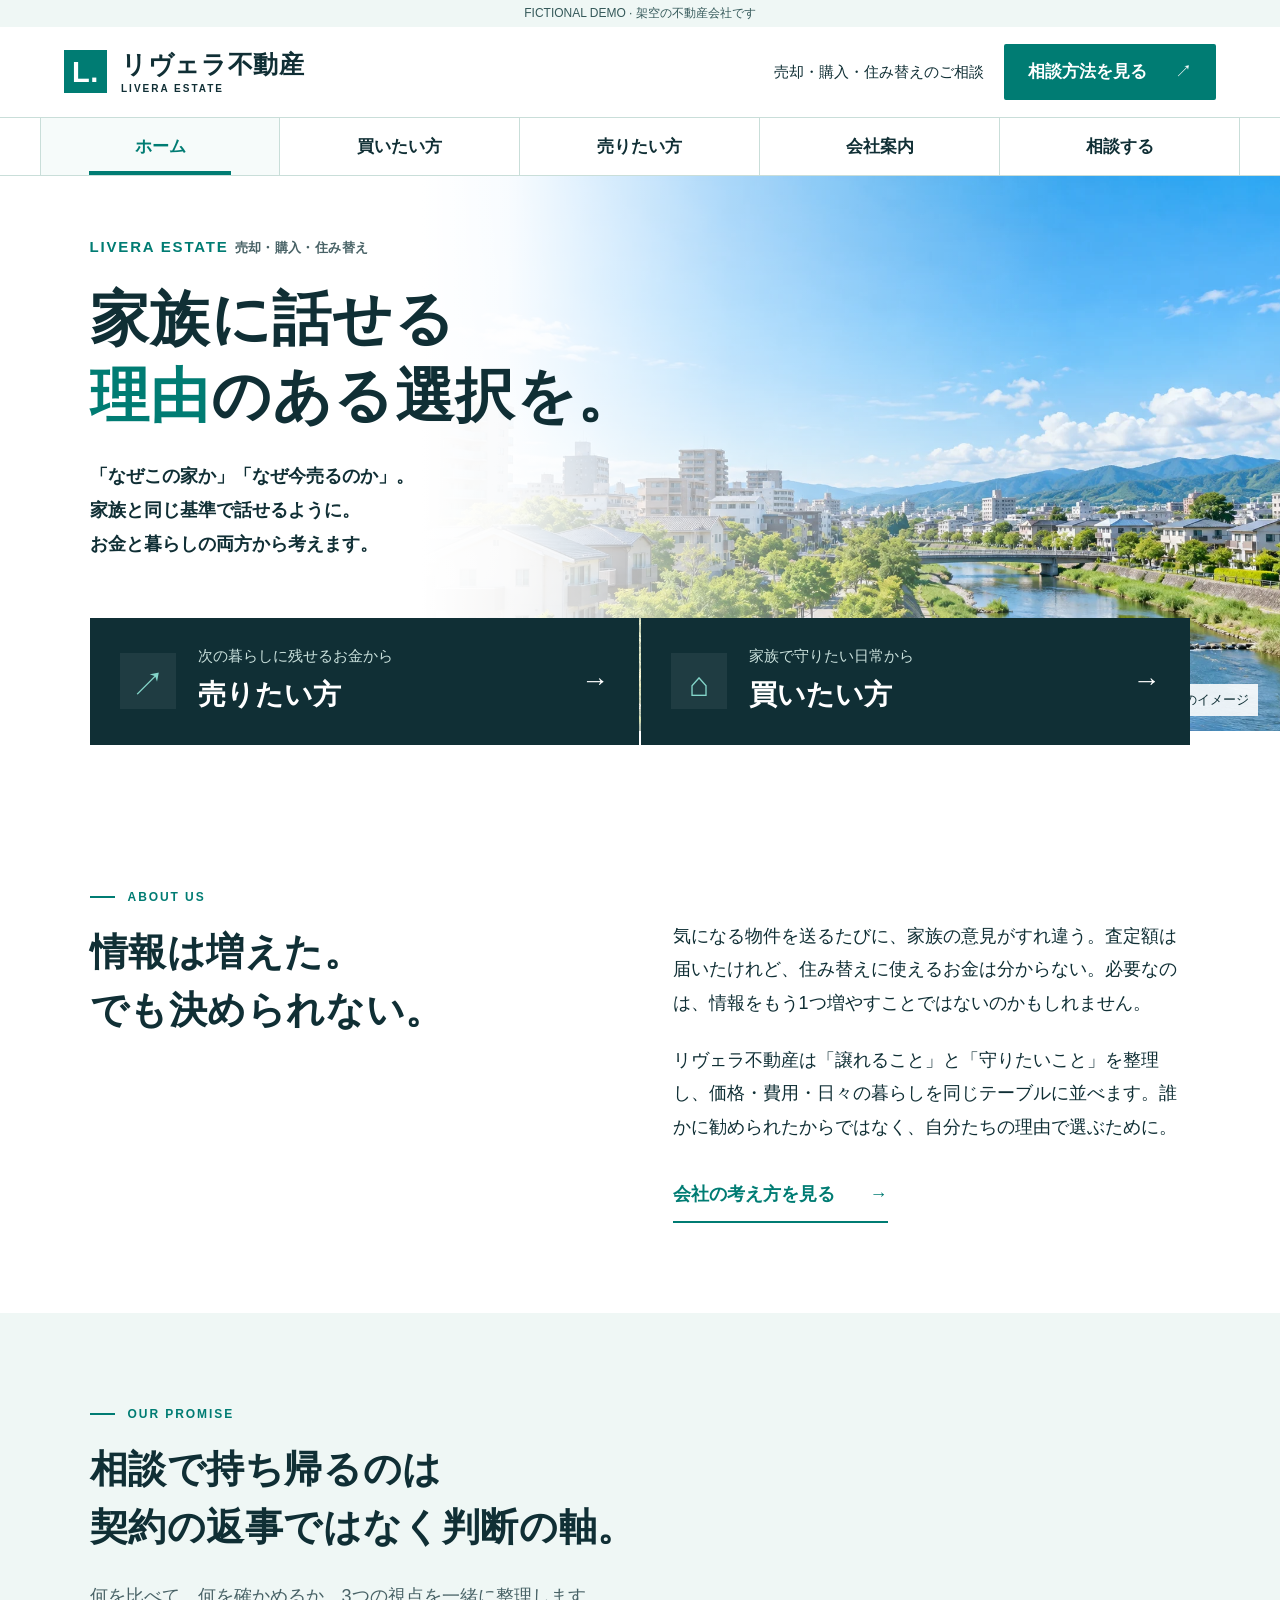
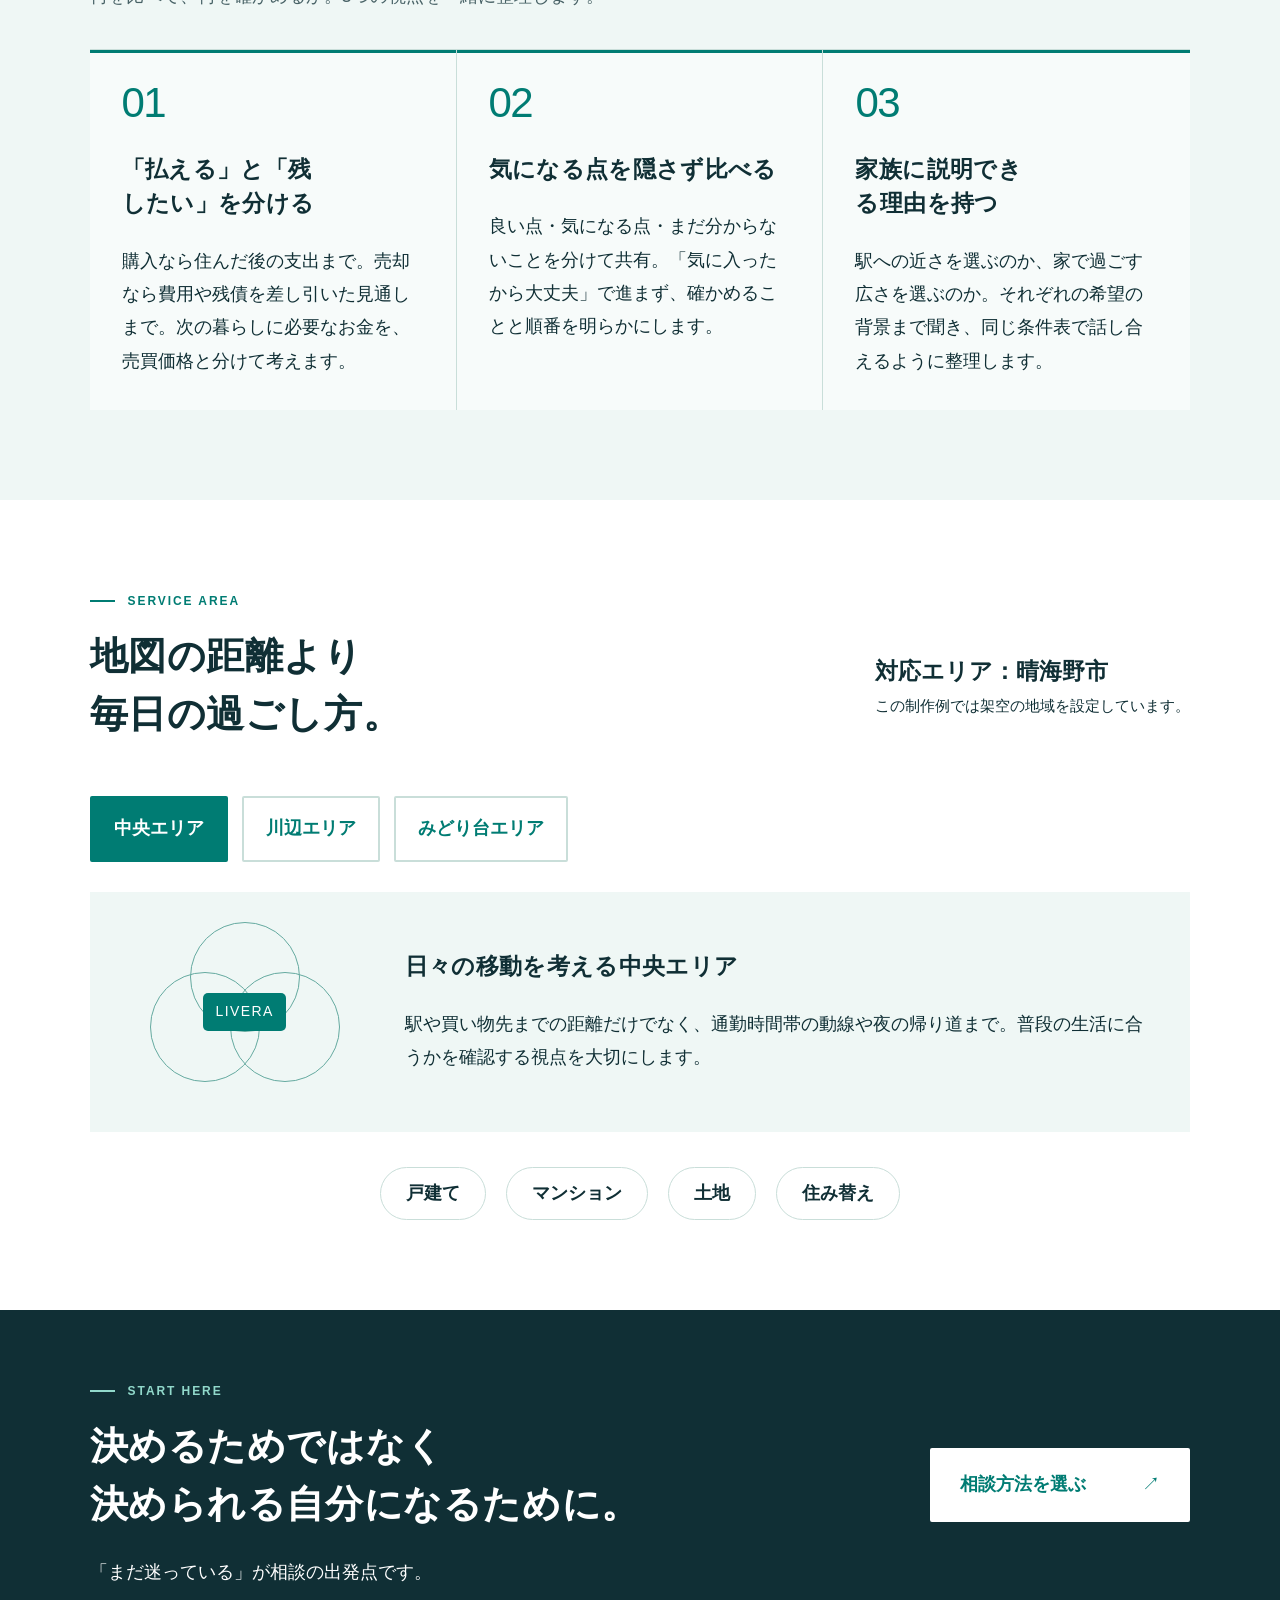
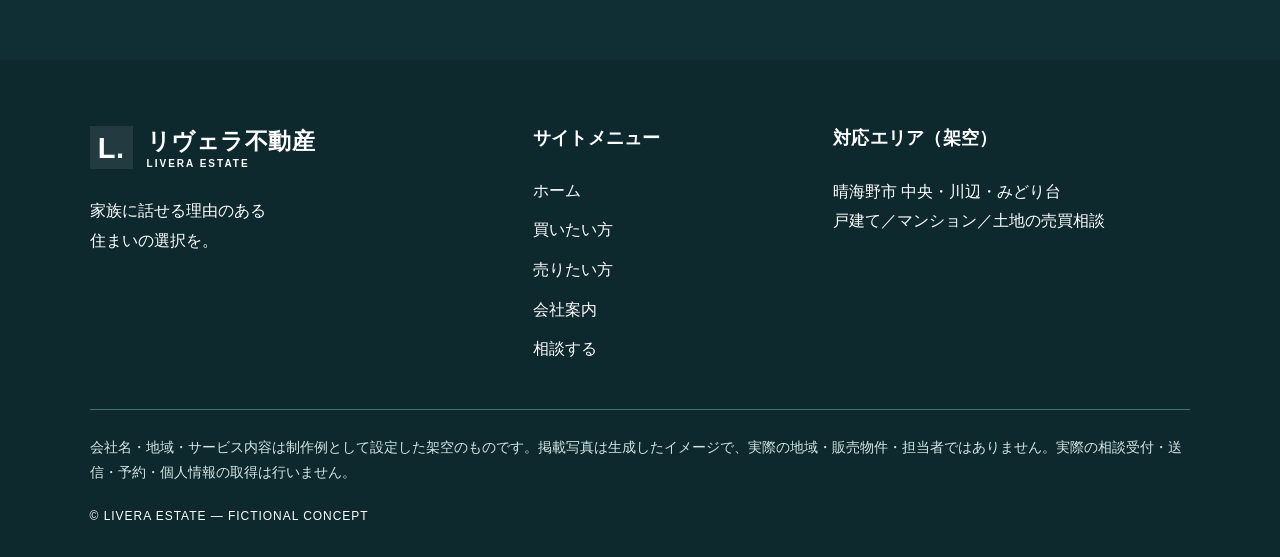
==== commit d3f7cf43: "Rebuild LIVERA demo around family decision criteria and purposeful motion" ====
--- a/index.html
+++ b/index.html
@@ -1 +1 @@
-<!doctype html><html lang="ja"><head><meta charset="utf-8"><meta name="viewport" content="width=device-width,initial-scale=1"><meta name="description" content="架空の街・余白市の売買相談を想定した不動産会社のデモサイトです。"><title>余白市の不動産売買｜余白不動産</title><link rel="stylesheet" href="style.css?v=3"></head><body><div class="demo">架空の会社・地域のデモサイトです。実際の物件紹介・相談受付は行っていません。</div><header><a class="brand" href="index.html"><span class="brand-mark" aria-hidden="true">y.</span><span>余白不動産<small>YOHAKU REAL ESTATE</small></span></a><div class="header-contact"><span>売却・購入・住み替えのご相談</span><a class="button compact" href="consult.html">相談方法を見る <b>↗</b></a></div><button class="menu" aria-expanded="false" aria-controls="nav">メニュー <b>＋</b></button></header><nav id="nav" aria-label="メインナビゲーション"><a href="index.html" aria-current="page">ホーム</a><a href="buy.html">買いたい方</a><a href="sell.html">売りたい方</a><a href="about.html">会社案内</a><a href="consult.html">相談する</a></nav><main><section class="hero"><div class="hero-image"><img src="assets/town.webp" alt="川沿いの道と住宅が広がる架空の街の生成イメージ" width="1672" height="940"><span class="image-caption">架空の街のイメージ</span></div><div class="hero-copy"><p class="region">余白市の不動産売買なら<br><small>中央・川辺・みどり台エリア（架空）</small></p><h1><span>この街での次の一歩を、</span><span>迷いより<span class="accent inline">納得</span>で。</span></h1><p>売るときも、買うときも。<br>価格だけでなく、これからの暮らしまで<br class="pc">一緒に整理します。</p></div><div class="hero-paths"><a href="sell.html"><span class="path-icon" aria-hidden="true">↗</span><span><small>今の家・土地をどうするか</small><strong>売りたい方</strong></span><b>→</b></a><a href="buy.html"><span class="path-icon" aria-hidden="true">⌂</span><span><small>次の暮らしを探している</small><strong>買いたい方</strong></span><b>→</b></a></div></section><section class="section intro"><div><p class="eyebrow">ABOUT US</p><h2><span>「何から始める？」を</span><span>一緒にほどく会社です。</span></h2></div><div><p>家を売るなら、いつ、いくらで、どんな準備が必要か。買うなら、希望の暮らしと予算をどう両立するか。</p><p>余白不動産は、余白市の住まいと土地の売買を扱う地域の相談窓口です。分からないことを置き去りにせず、選ぶための材料をそろえます。</p><a class="text-link" href="about.html">会社の考え方を見る <b>→</b></a></div></section><section class="section soft"><p class="eyebrow">OUR PROMISE</p><h2>話したあとに、次が見える。</h2><p class="lead">相談するときに気になることへ、3つの約束。</p><div class="cards"><article><span class="num">01</span><h3>費用は先に整理</h3><p>売買代金だけでなく、諸費用や支払い時期も分けてお伝えします。何にいくら必要かが分かってから、検討を進めます。</p></article><article><span class="num">02</span><h3>良い面も注意点も</h3><p>希望に合う理由と、確認しておきたい点をセットで。都合のよい情報だけで判断を急がせません。</p></article><article><span class="num">03</span><h3>予定に合わせて進める</h3><p>今すぐ動きたい方も、時期を考えたい方も。希望を整理して、次に何を確認するかを一緒に決めます。</p></article></div></section><section class="section area"><p class="eyebrow">SERVICE AREA</p><div class="area-heading"><h2>街のことも、<br>住まいのことも。</h2><p>対応エリア：余白市<br><small>この制作例では架空の地域を設定しています。</small></p></div><div class="area-tabs" role="group" aria-label="エリアの特徴"><button data-area="central" aria-pressed="true">中央エリア</button><button data-area="river" aria-pressed="false">川辺エリア</button><button data-area="green" aria-pressed="false">みどり台エリア</button></div><div class="area-detail" aria-live="polite"><div class="area-art" aria-hidden="true"><i></i><i></i><i></i><span>YOHAKU</span></div><div><h3 id="area-title">日々の移動を考える中央エリア</h3><p id="area-text">駅や買い物先までの距離だけでなく、通勤時間帯の動線や夜の帰り道まで。普段の生活に合うかを確認する視点を大切にします。</p></div></div><div class="services"><span>戸建て</span><span>マンション</span><span>土地</span><span>住み替え</span></div></section><section class="cta"><div><p class="eyebrow">START HERE</p><h2><span>まだ決めていなくても、</span><span>聞いていいことがあります。</span></h2><p>買うか、売るか。その前に整理したい疑問から。</p></div><a class="button white" href="consult.html">相談方法を選ぶ <b>↗</b></a></section></main><footer><div class="footer-grid"><div><a class="brand" href="index.html"><span class="brand-mark" aria-hidden="true">y.</span><span>余白不動産<small>YOHAKU REAL ESTATE</small></span></a><p>この街で暮らす。<br>その選択をもっと分かりやすく。</p></div><div><h2>サイトメニュー</h2><a href="index.html" aria-current="page">ホーム</a><a href="buy.html">買いたい方</a><a href="sell.html">売りたい方</a><a href="about.html">会社案内</a><a href="consult.html">相談する</a></div><div><h2>対応エリア（架空）</h2><p>余白市 中央・川辺・みどり台<br>戸建て／マンション／土地の売買相談</p></div></div><p class="fine">会社名・地域・サービス内容は制作例として設定した架空のものです。掲載写真は生成したイメージで、実際の地域・販売物件・担当者ではありません。実際の相談受付・送信・予約・個人情報の取得は行いません。</p><p class="copyright">© YOHAKU REAL ESTATE — FICTIONAL CONCEPT</p></footer><a class="mobile-cta" href="consult.html">相談方法を見る <span>↗</span></a><script src="app.js?v=2"></script></body></html>+<!doctype html><html lang="ja"><head><meta charset="utf-8"><meta name="viewport" content="width=device-width,initial-scale=1"><meta name="description" content="架空の街・晴海野市の売買相談を想定した不動産会社のデモサイトです。"><title>晴海野市の不動産売買｜リヴェラ不動産</title><link rel="stylesheet" href="style.css?v=4"></head><body><div class="demo">FICTIONAL DEMO · 架空の不動産会社です</div><header><a class="brand" href="index.html"><span class="brand-mark" aria-hidden="true">L.</span><span>リヴェラ不動産<small>LIVERA ESTATE</small></span></a><div class="header-contact"><span>売却・購入・住み替えのご相談</span><a class="button compact" href="consult.html">相談方法を見る <b>↗</b></a></div><button class="menu" aria-expanded="false" aria-controls="nav">メニュー <b>＋</b></button></header><nav id="nav" aria-label="メインナビゲーション"><a href="index.html" aria-current="page">ホーム</a><a href="buy.html">買いたい方</a><a href="sell.html">売りたい方</a><a href="about.html">会社案内</a><a href="consult.html">相談する</a></nav><main><section class="hero"><div class="hero-image"><img src="assets/town.webp" alt="川沿いの道と住宅が広がる架空の街の生成イメージ" width="1672" height="940"><span class="image-caption">架空の街のイメージ</span></div><div class="hero-copy"><p class="region">LIVERA ESTATE <small>売却・購入・住み替え</small></p><h1><span>家族に話せる</span><span><span class="accent inline">理由</span>のある選択を。</span></h1><p>「なぜこの家か」「なぜ今売るのか」。<br>家族と同じ基準で話せるように。<br class="pc">お金と暮らしの両方から考えます。</p></div><div class="hero-paths"><a href="sell.html"><span class="path-icon" aria-hidden="true">↗</span><span><small>次の暮らしに残せるお金から</small><strong>売りたい方</strong></span><b>→</b></a><a href="buy.html"><span class="path-icon" aria-hidden="true">⌂</span><span><small>家族で守りたい日常から</small><strong>買いたい方</strong></span><b>→</b></a></div></section><section class="section intro"><div><p class="eyebrow">ABOUT US</p><h2><span>情報は増えた。</span><span>でも決められない。</span></h2></div><div><p>気になる物件を送るたびに、家族の意見がすれ違う。査定額は届いたけれど、住み替えに使えるお金は分からない。必要なのは、情報をもう1つ増やすことではないのかもしれません。</p><p>リヴェラ不動産は「譲れること」と「守りたいこと」を整理し、価格・費用・日々の暮らしを同じテーブルに並べます。誰かに勧められたからではなく、自分たちの理由で選ぶために。</p><a class="text-link" href="about.html">会社の考え方を見る <b>→</b></a></div></section><section class="section soft"><p class="eyebrow">OUR PROMISE</p><h2>相談で持ち帰るのは<br>契約の返事ではなく判断の軸。</h2><p class="lead">何を比べて、何を確かめるか。3つの視点を一緒に整理します。</p><div class="cards"><article><span class="num">01</span><h3>「払える」と「残したい」を分ける</h3><p>購入なら住んだ後の支出まで。売却なら費用や残債を差し引いた見通しまで。次の暮らしに必要なお金を、売買価格と分けて考えます。</p></article><article><span class="num">02</span><h3>気になる点を隠さず比べる</h3><p>良い点・気になる点・まだ分からないことを分けて共有。「気に入ったから大丈夫」で進まず、確かめることと順番を明らかにします。</p></article><article><span class="num">03</span><h3>家族に説明できる理由を持つ</h3><p>駅への近さを選ぶのか、家で過ごす広さを選ぶのか。それぞれの希望の背景まで聞き、同じ条件表で話し合えるように整理します。</p></article></div></section><section class="section area"><p class="eyebrow">SERVICE AREA</p><div class="area-heading"><h2>地図の距離より<br>毎日の過ごし方。</h2><p>対応エリア：晴海野市<br><small>この制作例では架空の地域を設定しています。</small></p></div><div class="area-tabs" role="group" aria-label="エリアの特徴"><button data-area="central" aria-pressed="true">中央エリア</button><button data-area="river" aria-pressed="false">川辺エリア</button><button data-area="green" aria-pressed="false">みどり台エリア</button></div><div class="area-detail" aria-live="polite"><div class="area-art" aria-hidden="true"><i></i><i></i><i></i><span>LIVERA</span></div><div><h3 id="area-title">日々の移動を考える中央エリア</h3><p id="area-text">駅や買い物先までの距離だけでなく、通勤時間帯の動線や夜の帰り道まで。普段の生活に合うかを確認する視点を大切にします。</p></div></div><div class="services"><span>戸建て</span><span>マンション</span><span>土地</span><span>住み替え</span></div></section><section class="cta"><div><p class="eyebrow">START HERE</p><h2><span>決めるためではなく</span><span>決められる自分になるために。</span></h2><p>「まだ迷っている」が相談の出発点です。</p></div><a class="button white" href="consult.html">相談方法を選ぶ <b>↗</b></a></section></main><footer><div class="footer-grid"><div><a class="brand" href="index.html"><span class="brand-mark" aria-hidden="true">L.</span><span>リヴェラ不動産<small>LIVERA ESTATE</small></span></a><p>家族に話せる理由のある<br>住まいの選択を。</p></div><div><h2>サイトメニュー</h2><a href="index.html" aria-current="page">ホーム</a><a href="buy.html">買いたい方</a><a href="sell.html">売りたい方</a><a href="about.html">会社案内</a><a href="consult.html">相談する</a></div><div><h2>対応エリア（架空）</h2><p>晴海野市 中央・川辺・みどり台<br>戸建て／マンション／土地の売買相談</p></div></div><p class="fine">会社名・地域・サービス内容は制作例として設定した架空のものです。掲載写真は生成したイメージで、実際の地域・販売物件・担当者ではありません。実際の相談受付・送信・予約・個人情報の取得は行いません。</p><p class="copyright">© LIVERA ESTATE — FICTIONAL CONCEPT</p></footer><a class="mobile-cta" href="consult.html">相談方法を見る <span>↗</span></a><script src="app.js?v=4"></script></body></html>
--- a/style.css
+++ b/style.css
@@ -1,3 +1,14 @@
 :root{--ink:#173c3e;--teal:#007d73;--teal-dark:#00645d;--soft:#edf8f6;--line:#c9e1dd;--muted:#496467}*{box-sizing:border-box}html{scroll-behavior:smooth}body{margin:0;background:#fff;color:var(--ink);font-family:'Noto Sans JP','Yu Gothic','Hiragino Kaku Gothic ProN',sans-serif;font-size:18px;line-height:1.85}a{color:inherit;text-decoration:none}button{font:inherit;cursor:pointer}img{max-width:100%;display:block}p{text-wrap:pretty;word-break:auto-phrase;margin:0 0 24px;line-break:strict;overflow-wrap:break-word}h1,h2,h3{font-weight:800;line-height:1.5;margin:0 0 24px;letter-spacing:.015em;text-wrap:balance;line-break:strict}h1 span,h2 span{display:block}h1 .inline{display:inline}h1{font-size:clamp(34px,4vw,58px)}h2{font-size:clamp(28px,3vw,42px)}h3{font-size:23px}small{font-size:15px}.accent{color:var(--teal)}.demo{font-size:14px;padding:7px 5%;text-align:center;background:var(--soft);color:#35595a}header{display:flex;align-items:center;justify-content:space-between;gap:24px;padding:25px 5%;border-bottom:1px solid var(--line)}.brand{display:inline-flex;align-items:center;gap:14px;font-size:29px;font-weight:800;line-height:1.4;white-space:nowrap}.brand small{display:block;font-size:10px;letter-spacing:.2em}.brand-mark{display:grid;place-items:center;background:var(--teal);color:#fff;border-radius:12px 12px 12px 0;font-size:37px;width:56px;height:56px;font-weight:900}.header-contact{display:flex;align-items:center;gap:20px}.header-contact>span{font-size:15px}.button{display:inline-flex;justify-content:space-between;align-items:center;gap:28px;padding:18px 28px;border:2px solid var(--teal);border-radius:7px;color:white;background:var(--teal);font-size:18px;font-weight:700;transition:background .2s,box-shadow .2s}.button b,.text-link b{font-weight:500;transition:transform .2s}.button:hover{background:var(--teal-dark);box-shadow:0 6px 18px #006b6720}.button:hover b,.text-link:hover b{transform:translateX(5px)}.button.compact{padding:10px 22px;font-size:17px}.button.white{color:var(--teal);background:white;border-color:white;min-width:260px}.menu{display:none}nav{display:flex;justify-content:center;border-bottom:1px solid var(--line);background:white}nav a{flex:1;max-width:240px;text-align:center;padding:18px 10px;border-right:1px solid var(--line);font-size:17px;font-weight:700;position:relative}nav a:first-child{border-left:1px solid var(--line)}nav a:after{position:absolute;content:'';left:20%;right:20%;bottom:0;height:4px;transform:scaleX(0);background:var(--teal);transition:transform .25s}nav a:hover,nav a[aria-current]{color:var(--teal);background:#f6fbfa}nav a:hover:after,nav a[aria-current]:after{transform:scaleX(1)}.hero{position:relative;min-height:680px;padding:70px 7% 0;isolation:isolate}.hero-image{position:absolute;z-index:-1;inset:0 0 100px 24%;overflow:hidden;border-radius:0 0 0 70px}.hero-image img{width:100%;height:100%;object-fit:cover;object-position:center 62%;animation:landscape 1.5s ease-out both}.hero-image:after{content:'';position:absolute;inset:0;background:linear-gradient(90deg,#ffffff 0%,#fffffff0 16%,#ffffffa8 36%,#ffffff08 69%)}.image-caption{position:absolute;bottom:15px;right:22px;background:#ffffffdf;padding:4px 9px;font-size:13px;z-index:1}.hero-copy{max-width:850px}.region{font-weight:800;color:var(--teal);line-height:1.7;margin-bottom:22px}.region small{color:var(--muted);font-weight:600}.hero h1{font-size:clamp(34px,4vw,55px);letter-spacing:.01em;margin-bottom:26px}.hero-copy>p:last-child{font-weight:600}.hero-paths{display:grid;grid-template-columns:1fr 1fr;gap:22px;max-width:1100px;margin:38px auto 0}.hero-paths a{display:flex;align-items:center;gap:22px;padding:26px 30px;border:2px solid var(--teal);background:#fff;border-radius:12px;box-shadow:0 15px 30px #17443d12;transition:background .25s}.hero-paths a:hover{background:var(--soft)}.hero-paths a b{margin-left:auto;color:var(--teal);font-size:28px;transition:transform .25s}.hero-paths a:hover b{transform:translateX(7px)}.hero-paths small{display:block;font-size:15px;color:var(--muted)}.hero-paths strong{font-size:30px;display:block}.path-icon{display:grid;place-items:center;color:var(--teal);font-size:40px;background:var(--soft);border-radius:50%;width:65px;height:65px;flex-shrink:0}.section{padding:85px max(7%,calc((100% - 1200px)/2));}.eyebrow{font-size:14px;font-weight:800;letter-spacing:.16em;color:var(--teal);margin-bottom:15px}.intro{display:grid;grid-template-columns:1fr 1fr;gap:65px}.intro>div:last-child{padding-top:34px}.intro h2{font-size:35px}.text-link{display:inline-flex;align-items:center;gap:35px;color:var(--teal);font-size:18px;font-weight:700;background:transparent;border:0;border-bottom:2px solid var(--teal);padding:10px 0}.soft{background:var(--soft)}.lead{color:var(--muted)}.cards{display:grid;grid-template-columns:repeat(3,1fr);gap:24px;margin-top:36px}.cards article{padding:30px;border:1px solid var(--line);background:white;border-radius:10px}.cards p{font-size:17px;margin-bottom:0}.cards .text-link{margin-top:20px}.num{font-size:36px;font-weight:900;color:var(--teal);display:block;border-bottom:3px solid var(--line);padding-bottom:16px;margin-bottom:22px}.area-heading{display:flex;justify-content:space-between;align-items:center;gap:40px}.area-heading>p{font-size:23px;font-weight:700}.area-heading small{font-weight:400;display:block}.area-tabs,.choices{display:flex;gap:14px;margin:30px 0;flex-wrap:wrap}.area-tabs button,.choices button{background:white;color:var(--teal);border:2px solid var(--line);border-radius:6px;padding:14px 22px;font-size:18px;font-weight:700;transition:background .2s,color .2s}.area-tabs button[aria-pressed=true],.choices button[aria-pressed=true]{color:white;background:var(--teal);border-color:var(--teal)}.area-detail{display:grid;grid-template-columns:230px 1fr;align-items:center;gap:45px;padding:30px 40px;background:var(--soft);border-radius:12px}.area-detail p{margin:0}.area-art{height:180px;position:relative;display:grid;place-items:center;overflow:hidden}.area-art i{position:absolute;border:1px solid #65aaa0;border-radius:50%;width:110px;height:110px;transition:transform .6s}.area-art i:nth-child(1){transform:translate(-40px,15px)}.area-art i:nth-child(2){transform:translate(40px,15px)}.area-art i:nth-child(3){transform:translate(0,-35px)}.area-art span{background:var(--teal);color:white;padding:6px 12px;border-radius:5px;font-size:14px;letter-spacing:.1em;z-index:1}.area-detail[data-active=river] i:first-child{transform:translate(-25px,25px) scale(1.25)}.area-detail[data-active=green] i:nth-child(3){transform:translate(0,-20px) scale(1.25)}.services{display:flex;justify-content:center;gap:20px;margin-top:35px;flex-wrap:wrap}.services span{border:1px solid var(--line);border-radius:30px;padding:9px 25px;font-weight:700}.cta{padding:65px 7%;background:var(--teal);color:white;display:flex;align-items:center;justify-content:space-between;gap:40px}.cta h2{font-size:34px}.cta p{margin-bottom:0}.cta .eyebrow{color:#fff;margin-bottom:15px}.pagehead{background:var(--soft);padding:60px 7%;position:relative;overflow:hidden;border-bottom:1px solid var(--line)}.pagehead:after{content:'';position:absolute;right:-70px;top:-75px;border:55px solid #d9eeea;border-radius:50%;width:340px;height:340px;z-index:0;pointer-events:none}.pagehead>*{position:relative;z-index:1}.pagehead p:last-child{max-width:800px;margin:0}.split{display:grid;grid-template-columns:1fr 1fr;gap:55px;align-items:center}.split h2{font-size:34px}.split figure{margin:0}.split img{width:100%;aspect-ratio:4/3;object-fit:cover;border-radius:14px}.split figcaption{font-size:14px;color:var(--muted);margin-top:10px}.answer{background:#fff;border:1px solid var(--line);border-left:5px solid var(--teal);border-radius:0 10px 10px 0;padding:30px;max-width:1000px;margin-bottom:25px}.answer span{display:block;font-size:15px;font-weight:700;color:var(--teal);margin-bottom:12px}.answer p{margin:0}.answer.switch{animation:switch .35s ease}.steps{list-style:none;padding:0;display:grid;gap:0;margin-top:36px}.steps li{display:grid;grid-template-columns:90px 1fr;gap:30px;padding:30px 0;border-top:1px solid var(--line);position:relative}.steps li:last-child{border-bottom:1px solid var(--line)}.steps li>span{font-size:38px;color:var(--teal);font-weight:900}.steps h3{margin-bottom:12px}.steps p{margin:0}.note{background:var(--soft);padding:30px;margin-top:40px;border-radius:8px}.note p{margin:0}.faq details{border-top:1px solid var(--line);padding:23px 0}.faq details:last-child{border-bottom:1px solid var(--line)}summary{cursor:pointer;list-style:none;position:relative;padding-right:40px;font-weight:700}summary:after{content:'＋';position:absolute;right:5px;top:0;color:var(--teal)}details[open] summary:after{content:'−'}details p{margin:20px 0 0;color:var(--muted);max-width:900px}.company dl{margin-top:35px}.company dl>div{display:grid;grid-template-columns:210px 1fr;gap:30px;border-top:1px solid var(--line);padding:25px 0}.company dl>div:last-child{border-bottom:1px solid var(--line)}dt{font-weight:700}dd{margin:0}.note-label,.notice{font-size:15px;color:var(--muted)}.method-icon{font-size:36px;display:block;color:var(--teal);margin-bottom:12px}.method-answer{margin-top:30px}.method-answer .notice{margin-top:18px}.contact-methods+.notice{margin-top:25px}#checklist{padding:25px 30px;background:var(--soft);border-radius:8px;margin-top:25px}#checklist h3{margin-bottom:15px}#checklist ul{margin:0}footer{padding:65px 7% 30px;background:#123f3d;color:white}.footer-grid{display:grid;grid-template-columns:1.1fr .7fr 1fr;gap:50px}.footer-grid .brand{font-size:25px}.footer-grid p{font-size:16px;margin-top:25px}.footer-grid h2{font-size:18px}.footer-grid>div:nth-child(2)>a{display:block;font-size:16px;margin-bottom:10px}.fine{font-size:14px;color:#d4e6e3;border-top:1px solid #43736d;padding-top:25px;margin:35px 0 20px}.copyright{font-size:12px;letter-spacing:.08em;margin:0}.mobile-cta{display:none}a:focus-visible,button:focus-visible,summary:focus-visible{outline:3px solid #ca7400;outline-offset:5px}button[hidden],[hidden]{display:none!important}@keyframes landscape{from{opacity:.2;transform:scale(1.025)}to{opacity:1;transform:scale(1)}}@keyframes switch{from{opacity:.4}to{opacity:1}}@media(max-width:1000px){.header-contact>span{display:none}.hero{padding-top:55px;min-height:650px}.hero h1{font-size:40px}.hero-paths a{padding:22px;gap:14px}.hero-paths strong{font-size:25px}.intro,.split{gap:35px}.cards{gap:16px}.cards article{padding:25px}.cards h3{font-size:21px}.cta h2{font-size:28px}.footer-grid{gap:25px}.brand{font-size:25px}}
 @media(max-width:760px){body{font-size:18px}.demo{font-size:13px;text-align:left;padding:8px 5%}header{padding:18px 5%;position:relative;gap:10px}.brand{font-size:23px;gap:9px}.brand-mark{width:43px;height:43px;font-size:29px}.brand small{font-size:9px}.header-contact{display:none}.menu{display:flex;gap:12px;align-items:center;border:1px solid var(--line);border-radius:5px;padding:10px;font-size:15px;color:var(--teal);background:white}.menu b{font-size:20px;font-weight:400}nav{display:none;padding:10px 5%;border-bottom:1px solid var(--line)}nav.open{display:grid;grid-template-columns:1fr 1fr}nav a{max-width:none;border:0!important;font-size:17px;text-align:left;padding:15px 12px}.hero{padding:32px 6% 0;min-height:0}.hero-image{position:relative;inset:auto;margin:0 -6.82%;height:245px;border-radius:0;z-index:0}.hero-image:after{display:none}.hero-image img{object-position:center 60%}.hero-copy{position:relative;padding-top:30px}.region{font-size:17px;margin-bottom:16px}.region small{font-size:14px}.hero h1{font-size:clamp(26px,6.5vw,38px);line-height:1.55}.hero-copy>p:last-child{font-size:18px}.hero-paths{grid-template-columns:1fr;gap:14px;margin-top:24px}.hero-paths a{padding:20px;gap:18px;border-radius:8px}.hero-paths strong{font-size:25px}.hero-paths small{font-size:14px}.path-icon{width:50px;height:50px;font-size:30px}.section{padding:55px 6%}.intro,.split{grid-template-columns:1fr;gap:25px}.intro>div:last-child{padding-top:0}.intro h2,.split h2{font-size:28px}.eyebrow{font-size:13px}h2{font-size:28px}h3{font-size:23px}.cards{grid-template-columns:1fr;gap:18px;margin-top:28px}.cards article{padding:28px}.cards h3{font-size:23px}.cards p{font-size:18px}.num{font-size:30px;float:left;border:0;padding:0;margin:0 22px 10px 0}.cards article>p{clear:both}.area-heading{display:block}.area-heading>p{font-size:21px;margin-top:28px}.area-heading small{font-size:14px}.area-tabs{display:grid;grid-template-columns:1fr;gap:10px}.area-tabs button{text-align:left;padding:14px 20px}.area-detail{grid-template-columns:1fr;padding:25px;gap:20px}.area-art{height:130px}.area-art i{width:85px;height:85px}.area-detail h3{font-size:23px}.services{gap:10px;justify-content:flex-start}.services span{font-size:16px;padding:7px 18px}.cta{display:block;padding:50px 6%}.cta h2{font-size:clamp(25px,6vw,32px)}.cta .button{margin-top:25px;width:100%;min-width:0}.button{font-size:17px;padding:16px 22px;max-width:100%}.pagehead{padding:45px 6%}.pagehead h1{font-size:clamp(27px,6.8vw,37px)}.pagehead:after{width:230px;height:230px;right:-155px;top:-40px;border-width:35px}.pagehead p{font-size:18px}.split figcaption{font-size:14px}.choices{display:grid;grid-template-columns:1fr;gap:10px}.choices button{text-align:left}.answer{padding:25px 22px}.answer h3{font-size:24px}.steps li{grid-template-columns:45px 1fr;gap:18px}.steps li>span{font-size:28px}.steps h3{font-size:22px}.steps p{font-size:18px}.note{padding:25px}.note h3{font-size:23px}.faq details{padding:22px 0}.company dl>div{grid-template-columns:1fr;gap:10px;padding:23px 0}.company dt{color:var(--teal)}.note-label,.notice{font-size:16px}.footer-grid{grid-template-columns:1fr;gap:30px}.footer-grid p{font-size:17px}.footer-grid h2{margin-bottom:15px}.fine{font-size:15px}footer{padding:50px 6% 95px}.mobile-cta{display:flex;position:fixed;bottom:0;left:0;right:0;justify-content:center;gap:25px;background:var(--teal);color:white;font-size:18px;font-weight:700;padding:15px 20px;z-index:10;border-top:1px solid #ffffff55;box-shadow:0 -4px 16px #173c3e15}.pc{display:none}}
 @media(prefers-reduced-motion:reduce){html{scroll-behavior:auto}*,*:before,*:after{animation:none!important;transition:none!important}}
+
+
+/* LIVERA — quiet structure, purposeful movement */
+:root{--ink:#102f35;--teal:#007c73;--teal-dark:#005c57;--soft:#eff7f5;--line:#c9ded9;--muted:#486266}
+body{font-size:18px}p{word-break:normal;overflow-wrap:anywhere}h1,h2,h3{word-break:normal;overflow-wrap:normal;line-break:strict;text-wrap:balance}h1 span,h2 span{max-width:100%}.demo{padding:4px 5%;font-size:12px;line-height:1.6}header{padding:17px 5%;gap:20px}.brand{font-size:25px;letter-spacing:.025em}.brand-mark{width:43px;height:43px;border-radius:0;font-size:29px}.brand small{font-size:10px}.button,.button.compact,.area-tabs button,.choices button{border-radius:2px}.button{position:relative;overflow:hidden;transition:background .25s,box-shadow .25s}.button:before{content:'';position:absolute;inset:0;background:#ffffff13;transform:translateX(-101%);transition:transform .35s}.button:hover:before{transform:translateX(0)}nav a{padding:13px 10px}.hero{padding:58px 7% 0;min-height:620px;display:grid;grid-template-columns:1fr;align-content:start}.hero-image{inset:0 0 65px 33%;border-radius:0;z-index:-1}.hero-image img{animation:photo-open 1.1s cubic-bezier(.18,.7,.2,1) both;object-position:center 56%;transform:none}.hero-image:after{background:linear-gradient(90deg,#fff 0%,#fffffff2 10%,#ffffff7a 36%,#ffffff00 75%)}.hero-copy{position:relative;max-width:820px}.region{font-size:15px;letter-spacing:.12em;margin-bottom:20px}.region small{font-size:13px;letter-spacing:.03em}.hero h1{font-size:clamp(36px,4.6vw,64px);line-height:1.32;letter-spacing:.025em;margin-bottom:24px;max-width:850px}.hero h1>span{animation:word-open .9s cubic-bezier(.2,.7,.2,1) both}.hero h1>span:nth-child(2){animation-delay:.16s}.hero-copy>p:last-child{font-size:18px;max-width:560px;line-height:1.9}.hero-paths{width:100%;max-width:1200px;margin:32px auto 0;gap:2px}.hero-paths a{border:0;border-radius:0;background:var(--ink);color:white;padding:24px 30px;box-shadow:none;position:relative;overflow:hidden}.hero-paths a:before{content:'';position:absolute;inset:0;background:var(--teal);transform:translateX(-101%);transition:transform .4s cubic-bezier(.2,.7,.2,1)}.hero-paths a:hover:before{transform:translateX(0)}.hero-paths a>*{position:relative;z-index:1}.hero-paths a:hover{background:var(--ink)}.hero-paths small{color:#c9e0dc;font-size:15px}.hero-paths strong{font-size:28px}.hero-paths a b{color:white}.path-icon{background:#ffffff10;color:#84d6ca;border-radius:0;font-size:34px;width:56px;height:56px}.section{padding-top:90px;padding-bottom:90px}.intro h2,.split h2{font-size:clamp(29px,3vw,40px)}.eyebrow{display:flex;gap:13px;align-items:center;font-size:12px}.eyebrow:before{content:'';width:25px;height:2px;background:currentColor}.cards{gap:0;border-top:1px solid var(--line)}.cards article{border:0;border-right:1px solid var(--line);border-radius:0;padding:32px;position:relative;background:transparent}.cards article:last-child{border-right:0}.cards article:before{content:'';position:absolute;inset:0 0 auto;height:3px;background:var(--teal);transform-origin:left;transform:scaleX(0);transition:transform .7s}.cards article:hover:before,.cards article.is-visible:before{transform:scaleX(1)}.cards p{font-size:18px}.num{font-size:42px;line-height:1;border:0;padding-bottom:0;margin-bottom:28px;font-weight:500;letter-spacing:-.04em}.area-detail,.answer,.note,#checklist{border-radius:0}.area-art i{transition:transform .7s cubic-bezier(.16,1,.3,1),border-radius .7s}.area-detail[data-active=central] i{border-radius:10%}.area-detail[data-active=river] i{border-radius:50% 35% 50% 35%}.area-detail[data-active=green] i{border-radius:50%}.split figure{overflow:hidden}.split img{border-radius:0}.pagehead{padding:65px 7%}.pagehead:after{border-radius:0;transform:rotate(25deg);border-width:1px;right:0;top:-160px;width:500px;height:500px}.pagehead h1{font-size:clamp(34px,4vw,55px)}.steps{position:relative}.steps li{padding:32px 0}.steps li:after{content:'';height:2px;background:var(--teal);position:absolute;top:-1px;left:0;right:0;transform:scaleX(0);transform-origin:left;transition:transform 1s cubic-bezier(.2,.7,.2,1)}.steps li.is-visible:after{transform:scaleX(1)}.steps li>span{font-weight:500}.cta{background:var(--ink);padding-top:70px;padding-bottom:70px}.cta h2{font-size:clamp(29px,3vw,40px)}.cta .eyebrow{color:#91d9cb}.text-link b{transition:transform .3s}.text-link:hover b{transform:translateX(8px)}summary:after{transition:transform .25s}details[open] summary:after{content:'＋';transform:rotate(45deg)}details[open] p{animation:answer-open .3s ease-out}.motion-ready .split figure{clip-path:inset(0 100% 0 0);transition:clip-path 1s cubic-bezier(.16,1,.3,1)}.motion-ready .split figure.is-visible{clip-path:inset(0)}.motion-ready .eyebrow:before{transform:scaleX(0);transform-origin:left;transition:transform .6s}.motion-ready .eyebrow.is-visible:before{transform:scaleX(1)}.motion-ready .cards article{transition:background .5s}.motion-ready .cards article.is-visible{background:#ffffff88}footer{background:#0e292e}.footer-grid .brand-mark{background:#ffffff16}.footer-grid .brand{font-size:23px}.fine{line-height:1.8}.answer.switch{animation:none}
+@keyframes word-open{from{clip-path:inset(0 100% 0 0);opacity:.2}to{clip-path:inset(0);opacity:1}}
+@keyframes photo-open{from{clip-path:inset(0 0 0 100%)}to{clip-path:inset(0)}}
+@keyframes answer-open{from{opacity:0;clip-path:inset(0 0 100%)}to{opacity:1;clip-path:inset(0)}}
+@media(max-width:1000px){.hero{min-height:590px;padding-top:45px}.hero h1{font-size:44px}.hero-image{left:25%}.hero-paths strong{font-size:25px}.brand{font-size:23px}.cards article{padding:27px}}
+@media(max-width:760px){.demo{font-size:11px;padding:4px 5%;text-align:center}header{padding:12px 5%;gap:10px}.brand{font-size:20px;gap:9px}.brand-mark{width:34px;height:34px;font-size:24px}.brand small{font-size:9px}.menu{font-size:13px;padding:7px 9px;gap:5px;border-radius:0}.menu b{font-size:18px}.hero{padding:31px 6% 0;min-height:0;display:block}.hero-image{position:absolute;inset:0 0 74px 0;margin:0;height:auto;z-index:-1;border-radius:0}.hero-image img{object-position:64% center;opacity:.55}.hero-image:after{display:block;background:linear-gradient(90deg,#fffffff7 0%,#ffffffe8 45%,#ffffff55 100%)}.hero-copy{padding-top:0;max-width:100%}.region{font-size:13px;letter-spacing:.06em;margin-bottom:14px}.region small{font-size:12px}.hero h1{font-size:clamp(28px,7.1vw,40px);line-height:1.5;letter-spacing:.01em;margin-bottom:18px}.hero-copy>p:last-child{font-size:17px;line-height:1.8;max-width:90%;margin-bottom:20px}.hero-paths{grid-template-columns:1fr 1fr;gap:2px;margin:22px 0 0}.hero-paths a{padding:17px 13px;gap:8px;flex-wrap:wrap;align-items:flex-end}.hero-paths small{font-size:12px;line-height:1.5;margin-bottom:5px}.hero-paths strong{font-size:22px;line-height:1.5}.hero-paths a b{font-size:22px;line-height:1.5}.path-icon{display:none}.image-caption{bottom:5px;right:12px;font-size:10px;background:#ffffffc9;padding:2px 5px}.section{padding-top:58px;padding-bottom:58px}.intro h2,.split h2{font-size:29px}.cards{gap:0}.cards article{padding:28px 0;border-right:0;border-bottom:1px solid var(--line)}.cards article:last-child{border-bottom:0}.num{float:none;font-size:30px;margin:0 0 18px}.cards article>p{clear:none}.cards h3{font-size:23px}.area-tabs{grid-template-columns:repeat(3,1fr);gap:5px}.area-tabs button{padding:12px 7px;text-align:center;font-size:16px;line-height:1.5}.area-detail{padding:24px 20px;gap:16px}.area-art{height:115px}.pagehead{padding:35px 6%}.pagehead h1{font-size:clamp(28px,7.3vw,38px)}.pagehead:after{width:300px;height:300px;right:-170px;top:-80px;border-width:1px}.cta{padding-top:48px;padding-bottom:48px}.cta h2{font-size:29px}.answer h3{font-size:23px}.footer-grid .brand{font-size:22px}.mobile-cta{padding:12px 20px;font-size:17px;background:var(--ink)}.steps li{gap:15px;grid-template-columns:40px 1fr}.steps h3{font-size:22px}.notice,.note-label{font-size:16px}}
+@media(prefers-reduced-motion:reduce){html{scroll-behavior:auto}*,*:before,*:after{animation:none!important;transition:none!important}.motion-ready .split figure{clip-path:none}.motion-ready .eyebrow:before,.steps li:after,.cards article:before{transform:scaleX(1)}}
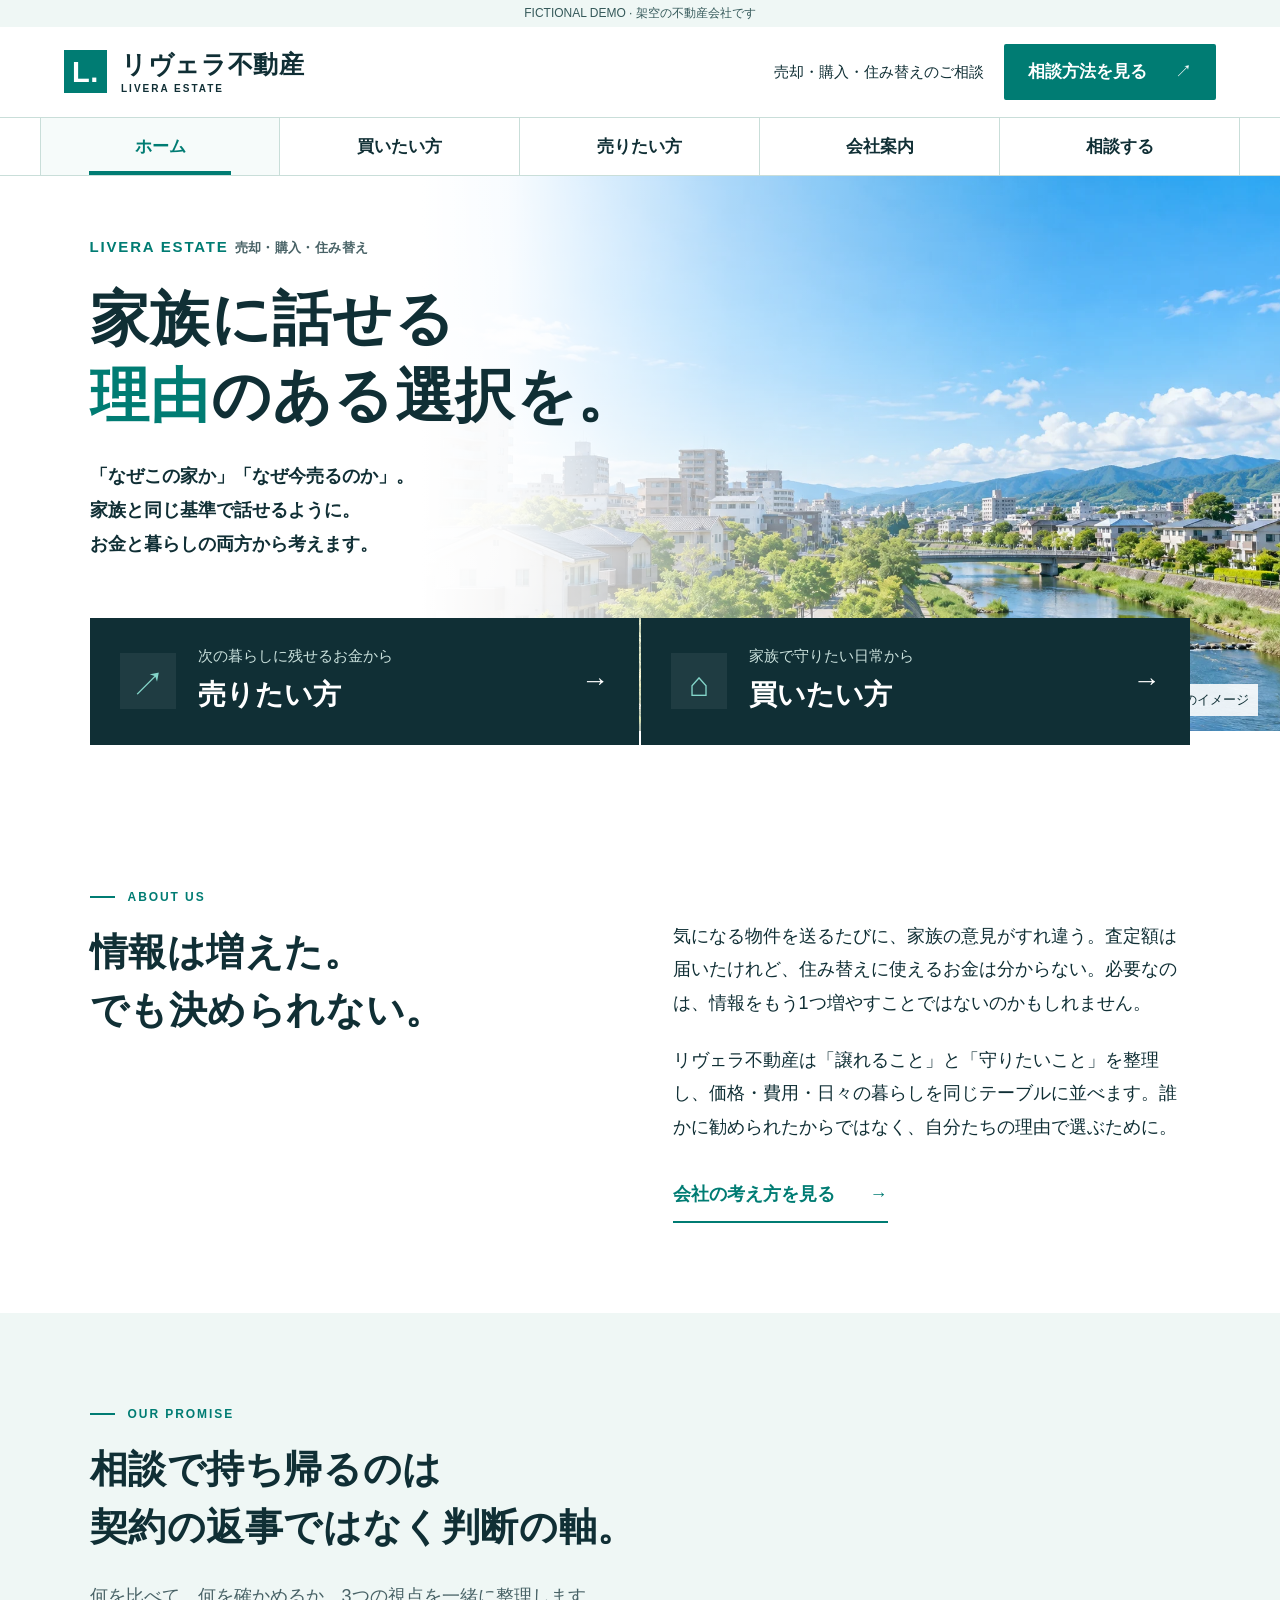
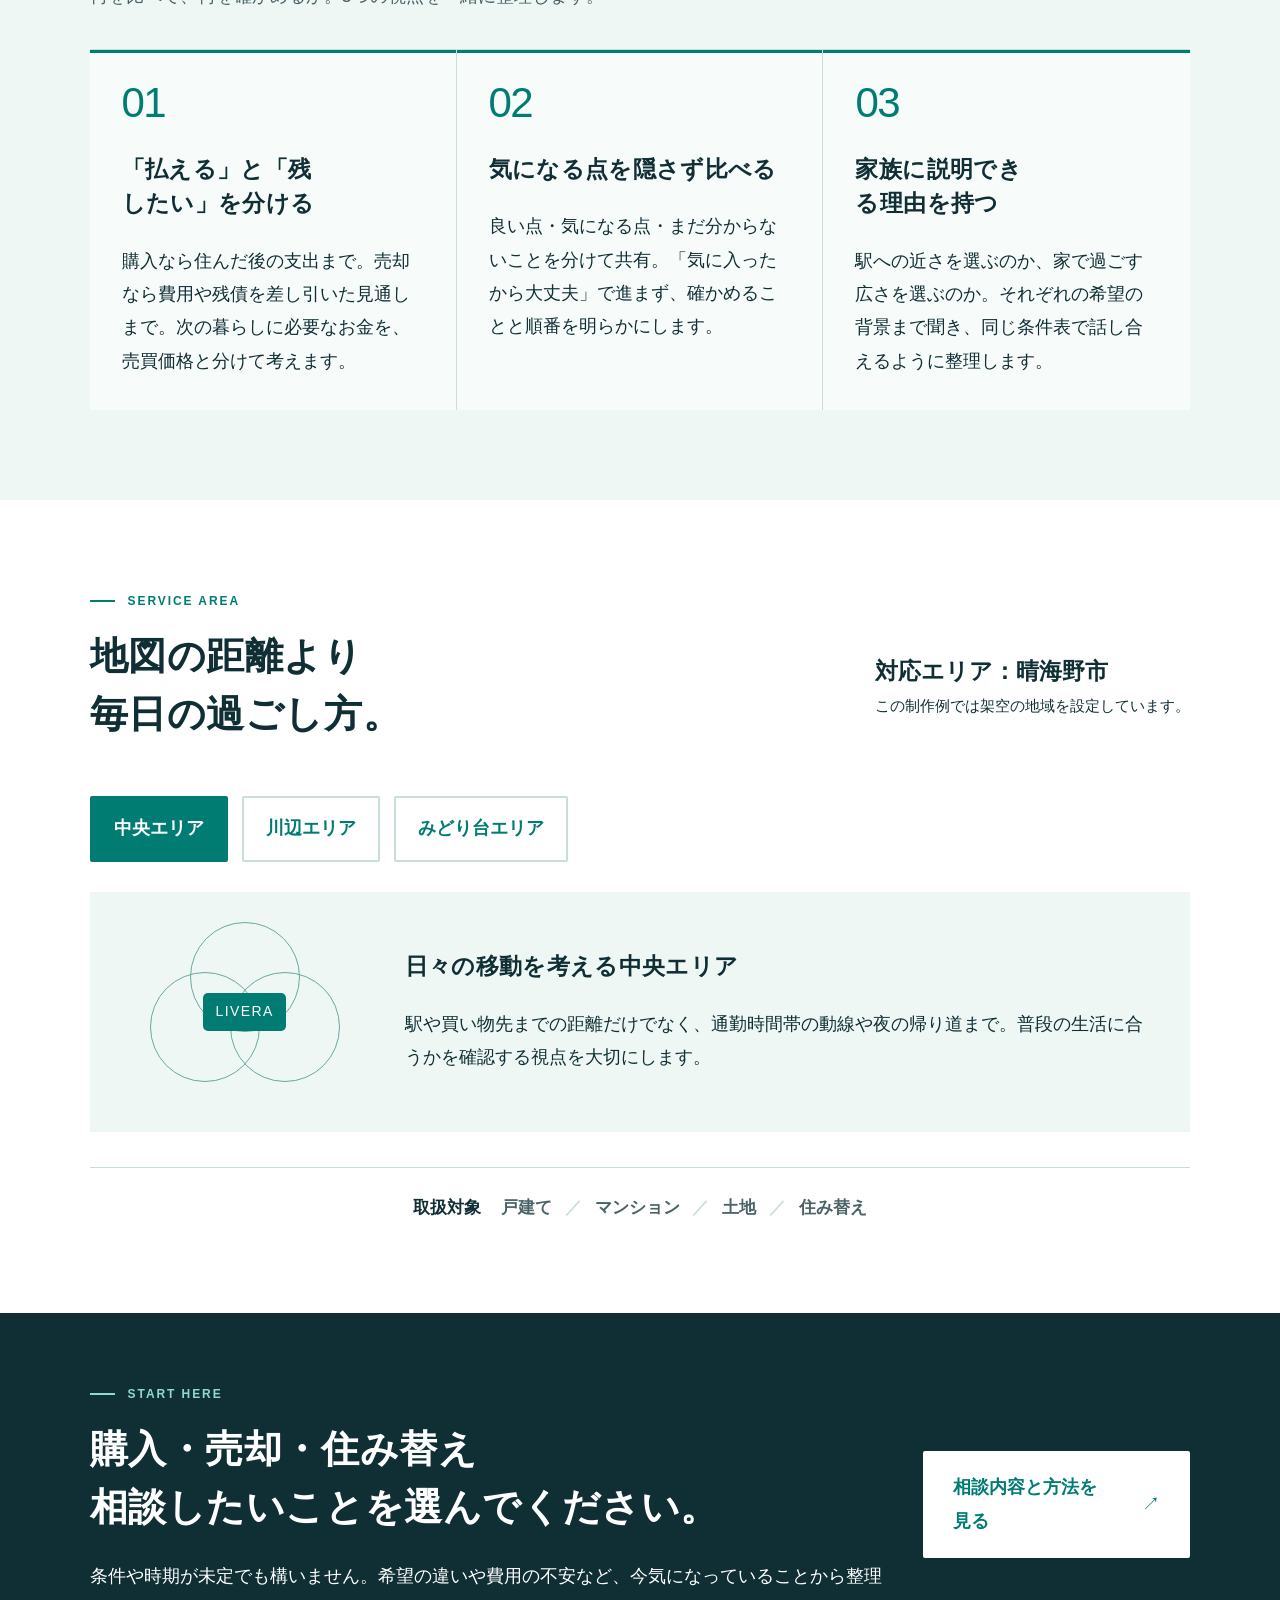
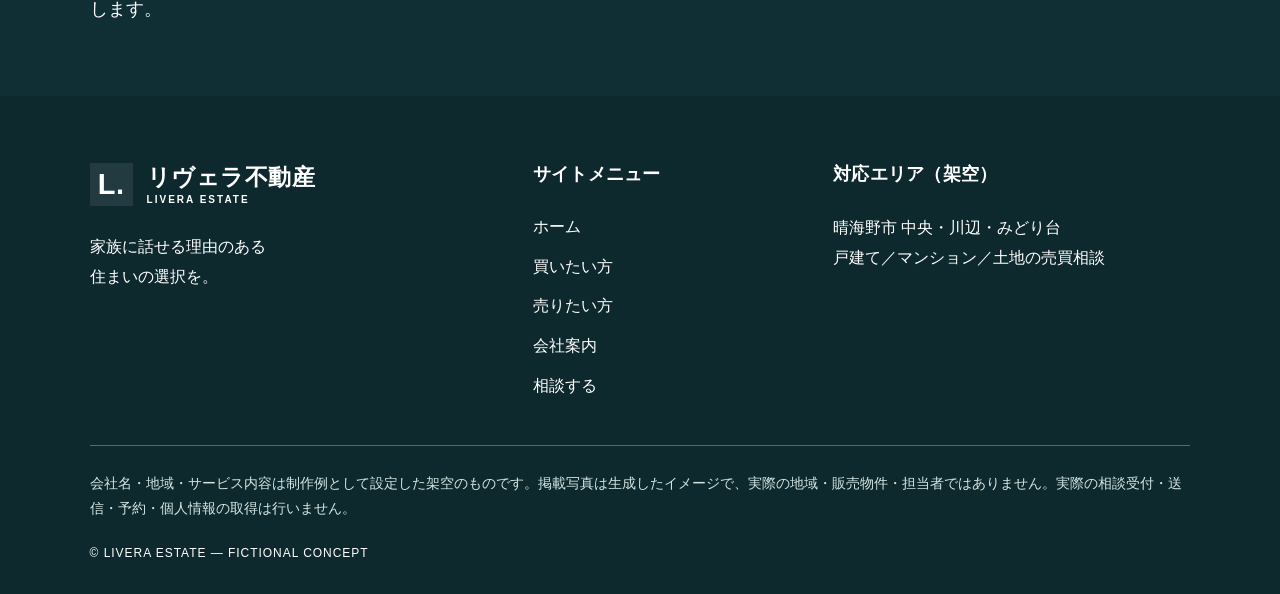
==== commit a4a78a50: "Fix visible imagery and clarify consultation choices after empathy review" ====
--- a/index.html
+++ b/index.html
@@ -1 +1 @@
-<!doctype html><html lang="ja"><head><meta charset="utf-8"><meta name="viewport" content="width=device-width,initial-scale=1"><meta name="description" content="架空の街・晴海野市の売買相談を想定した不動産会社のデモサイトです。"><title>晴海野市の不動産売買｜リヴェラ不動産</title><link rel="stylesheet" href="style.css?v=4"></head><body><div class="demo">FICTIONAL DEMO · 架空の不動産会社です</div><header><a class="brand" href="index.html"><span class="brand-mark" aria-hidden="true">L.</span><span>リヴェラ不動産<small>LIVERA ESTATE</small></span></a><div class="header-contact"><span>売却・購入・住み替えのご相談</span><a class="button compact" href="consult.html">相談方法を見る <b>↗</b></a></div><button class="menu" aria-expanded="false" aria-controls="nav">メニュー <b>＋</b></button></header><nav id="nav" aria-label="メインナビゲーション"><a href="index.html" aria-current="page">ホーム</a><a href="buy.html">買いたい方</a><a href="sell.html">売りたい方</a><a href="about.html">会社案内</a><a href="consult.html">相談する</a></nav><main><section class="hero"><div class="hero-image"><img src="assets/town.webp" alt="川沿いの道と住宅が広がる架空の街の生成イメージ" width="1672" height="940"><span class="image-caption">架空の街のイメージ</span></div><div class="hero-copy"><p class="region">LIVERA ESTATE <small>売却・購入・住み替え</small></p><h1><span>家族に話せる</span><span><span class="accent inline">理由</span>のある選択を。</span></h1><p>「なぜこの家か」「なぜ今売るのか」。<br>家族と同じ基準で話せるように。<br class="pc">お金と暮らしの両方から考えます。</p></div><div class="hero-paths"><a href="sell.html"><span class="path-icon" aria-hidden="true">↗</span><span><small>次の暮らしに残せるお金から</small><strong>売りたい方</strong></span><b>→</b></a><a href="buy.html"><span class="path-icon" aria-hidden="true">⌂</span><span><small>家族で守りたい日常から</small><strong>買いたい方</strong></span><b>→</b></a></div></section><section class="section intro"><div><p class="eyebrow">ABOUT US</p><h2><span>情報は増えた。</span><span>でも決められない。</span></h2></div><div><p>気になる物件を送るたびに、家族の意見がすれ違う。査定額は届いたけれど、住み替えに使えるお金は分からない。必要なのは、情報をもう1つ増やすことではないのかもしれません。</p><p>リヴェラ不動産は「譲れること」と「守りたいこと」を整理し、価格・費用・日々の暮らしを同じテーブルに並べます。誰かに勧められたからではなく、自分たちの理由で選ぶために。</p><a class="text-link" href="about.html">会社の考え方を見る <b>→</b></a></div></section><section class="section soft"><p class="eyebrow">OUR PROMISE</p><h2>相談で持ち帰るのは<br>契約の返事ではなく判断の軸。</h2><p class="lead">何を比べて、何を確かめるか。3つの視点を一緒に整理します。</p><div class="cards"><article><span class="num">01</span><h3>「払える」と「残したい」を分ける</h3><p>購入なら住んだ後の支出まで。売却なら費用や残債を差し引いた見通しまで。次の暮らしに必要なお金を、売買価格と分けて考えます。</p></article><article><span class="num">02</span><h3>気になる点を隠さず比べる</h3><p>良い点・気になる点・まだ分からないことを分けて共有。「気に入ったから大丈夫」で進まず、確かめることと順番を明らかにします。</p></article><article><span class="num">03</span><h3>家族に説明できる理由を持つ</h3><p>駅への近さを選ぶのか、家で過ごす広さを選ぶのか。それぞれの希望の背景まで聞き、同じ条件表で話し合えるように整理します。</p></article></div></section><section class="section area"><p class="eyebrow">SERVICE AREA</p><div class="area-heading"><h2>地図の距離より<br>毎日の過ごし方。</h2><p>対応エリア：晴海野市<br><small>この制作例では架空の地域を設定しています。</small></p></div><div class="area-tabs" role="group" aria-label="エリアの特徴"><button data-area="central" aria-pressed="true">中央エリア</button><button data-area="river" aria-pressed="false">川辺エリア</button><button data-area="green" aria-pressed="false">みどり台エリア</button></div><div class="area-detail" aria-live="polite"><div class="area-art" aria-hidden="true"><i></i><i></i><i></i><span>LIVERA</span></div><div><h3 id="area-title">日々の移動を考える中央エリア</h3><p id="area-text">駅や買い物先までの距離だけでなく、通勤時間帯の動線や夜の帰り道まで。普段の生活に合うかを確認する視点を大切にします。</p></div></div><div class="services"><span>戸建て</span><span>マンション</span><span>土地</span><span>住み替え</span></div></section><section class="cta"><div><p class="eyebrow">START HERE</p><h2><span>決めるためではなく</span><span>決められる自分になるために。</span></h2><p>「まだ迷っている」が相談の出発点です。</p></div><a class="button white" href="consult.html">相談方法を選ぶ <b>↗</b></a></section></main><footer><div class="footer-grid"><div><a class="brand" href="index.html"><span class="brand-mark" aria-hidden="true">L.</span><span>リヴェラ不動産<small>LIVERA ESTATE</small></span></a><p>家族に話せる理由のある<br>住まいの選択を。</p></div><div><h2>サイトメニュー</h2><a href="index.html" aria-current="page">ホーム</a><a href="buy.html">買いたい方</a><a href="sell.html">売りたい方</a><a href="about.html">会社案内</a><a href="consult.html">相談する</a></div><div><h2>対応エリア（架空）</h2><p>晴海野市 中央・川辺・みどり台<br>戸建て／マンション／土地の売買相談</p></div></div><p class="fine">会社名・地域・サービス内容は制作例として設定した架空のものです。掲載写真は生成したイメージで、実際の地域・販売物件・担当者ではありません。実際の相談受付・送信・予約・個人情報の取得は行いません。</p><p class="copyright">© LIVERA ESTATE — FICTIONAL CONCEPT</p></footer><a class="mobile-cta" href="consult.html">相談方法を見る <span>↗</span></a><script src="app.js?v=4"></script></body></html>
+<!doctype html><html lang="ja"><head><meta charset="utf-8"><meta name="viewport" content="width=device-width,initial-scale=1"><meta name="description" content="架空の街・晴海野市の売買相談を想定した不動産会社のデモサイトです。"><title>晴海野市の不動産売買｜リヴェラ不動産</title><link rel="stylesheet" href="style.css?v=5"></head><body><div class="demo">FICTIONAL DEMO · 架空の不動産会社です</div><header><a class="brand" href="index.html"><span class="brand-mark" aria-hidden="true">L.</span><span>リヴェラ不動産<small>LIVERA ESTATE</small></span></a><div class="header-contact"><span>売却・購入・住み替えのご相談</span><a class="button compact" href="consult.html">相談方法を見る <b>↗</b></a></div><button class="menu" aria-expanded="false" aria-controls="nav">メニュー <b>＋</b></button></header><nav id="nav" aria-label="メインナビゲーション"><a href="index.html" aria-current="page">ホーム</a><a href="buy.html">買いたい方</a><a href="sell.html">売りたい方</a><a href="about.html">会社案内</a><a href="consult.html">相談する</a></nav><main><section class="hero"><div class="hero-image"><img src="assets/town.webp" alt="川沿いの道と住宅が広がる架空の街の生成イメージ" width="1672" height="940"><span class="image-caption">架空の街のイメージ</span></div><div class="hero-copy"><p class="region">LIVERA ESTATE <small>売却・購入・住み替え</small></p><h1><span>家族に話せる</span><span><span class="accent inline">理由</span>のある選択を。</span></h1><p>「なぜこの家か」「なぜ今売るのか」。<br>家族と同じ基準で話せるように。<br class="pc">お金と暮らしの両方から考えます。</p></div><div class="hero-paths"><a href="sell.html"><span class="path-icon" aria-hidden="true">↗</span><span><small>次の暮らしに残せるお金から</small><strong>売りたい方</strong></span><b>→</b></a><a href="buy.html"><span class="path-icon" aria-hidden="true">⌂</span><span><small>家族で守りたい日常から</small><strong>買いたい方</strong></span><b>→</b></a></div></section><section class="section intro"><div><p class="eyebrow">ABOUT US</p><h2><span>情報は増えた。</span><span>でも決められない。</span></h2></div><div><p>気になる物件を送るたびに、家族の意見がすれ違う。査定額は届いたけれど、住み替えに使えるお金は分からない。必要なのは、情報をもう1つ増やすことではないのかもしれません。</p><p>リヴェラ不動産は「譲れること」と「守りたいこと」を整理し、価格・費用・日々の暮らしを同じテーブルに並べます。誰かに勧められたからではなく、自分たちの理由で選ぶために。</p><a class="text-link" href="about.html">会社の考え方を見る <b>→</b></a></div></section><section class="section soft"><p class="eyebrow">OUR PROMISE</p><h2>相談で持ち帰るのは<br>契約の返事ではなく判断の軸。</h2><p class="lead">何を比べて、何を確かめるか。3つの視点を一緒に整理します。</p><div class="cards"><article><span class="num">01</span><h3>「払える」と「残したい」を分ける</h3><p>購入なら住んだ後の支出まで。売却なら費用や残債を差し引いた見通しまで。次の暮らしに必要なお金を、売買価格と分けて考えます。</p></article><article><span class="num">02</span><h3>気になる点を隠さず比べる</h3><p>良い点・気になる点・まだ分からないことを分けて共有。「気に入ったから大丈夫」で進まず、確かめることと順番を明らかにします。</p></article><article><span class="num">03</span><h3>家族に説明できる理由を持つ</h3><p>駅への近さを選ぶのか、家で過ごす広さを選ぶのか。それぞれの希望の背景まで聞き、同じ条件表で話し合えるように整理します。</p></article></div></section><section class="section area"><p class="eyebrow">SERVICE AREA</p><div class="area-heading"><h2>地図の距離より<br>毎日の過ごし方。</h2><p>対応エリア：晴海野市<br><small>この制作例では架空の地域を設定しています。</small></p></div><div class="area-tabs" role="group" aria-label="エリアの特徴"><button data-area="central" aria-pressed="true">中央エリア</button><button data-area="river" aria-pressed="false">川辺エリア</button><button data-area="green" aria-pressed="false">みどり台エリア</button></div><div class="area-detail" aria-live="polite"><div class="area-art" aria-hidden="true"><i></i><i></i><i></i><span>LIVERA</span></div><div><h3 id="area-title">日々の移動を考える中央エリア</h3><p id="area-text">駅や買い物先までの距離だけでなく、通勤時間帯の動線や夜の帰り道まで。普段の生活に合うかを確認する視点を大切にします。</p></div></div><div class="services"><strong>取扱対象</strong><span>戸建て</span><span>マンション</span><span>土地</span><span>住み替え</span></div></section><section class="cta"><div><p class="eyebrow">START HERE</p><h2><span>購入・売却・住み替え</span><span>相談したいことを選んでください。</span></h2><p>条件や時期が未定でも構いません。希望の違いや費用の不安など、今気になっていることから整理します。</p></div><a class="button white" href="consult.html">相談内容と方法を見る <b>↗</b></a></section></main><footer><div class="footer-grid"><div><a class="brand" href="index.html"><span class="brand-mark" aria-hidden="true">L.</span><span>リヴェラ不動産<small>LIVERA ESTATE</small></span></a><p>家族に話せる理由のある<br>住まいの選択を。</p></div><div><h2>サイトメニュー</h2><a href="index.html" aria-current="page">ホーム</a><a href="buy.html">買いたい方</a><a href="sell.html">売りたい方</a><a href="about.html">会社案内</a><a href="consult.html">相談する</a></div><div><h2>対応エリア（架空）</h2><p>晴海野市 中央・川辺・みどり台<br>戸建て／マンション／土地の売買相談</p></div></div><p class="fine">会社名・地域・サービス内容は制作例として設定した架空のものです。掲載写真は生成したイメージで、実際の地域・販売物件・担当者ではありません。実際の相談受付・送信・予約・個人情報の取得は行いません。</p><p class="copyright">© LIVERA ESTATE — FICTIONAL CONCEPT</p></footer><a class="mobile-cta" href="consult.html">相談方法を見る <span>↗</span></a><script src="app.js?v=5"></script></body></html>
--- a/style.css
+++ b/style.css
@@ -5,10 +5,19 @@
 
 /* LIVERA — quiet structure, purposeful movement */
 :root{--ink:#102f35;--teal:#007c73;--teal-dark:#005c57;--soft:#eff7f5;--line:#c9ded9;--muted:#486266}
-body{font-size:18px}p{word-break:normal;overflow-wrap:anywhere}h1,h2,h3{word-break:normal;overflow-wrap:normal;line-break:strict;text-wrap:balance}h1 span,h2 span{max-width:100%}.demo{padding:4px 5%;font-size:12px;line-height:1.6}header{padding:17px 5%;gap:20px}.brand{font-size:25px;letter-spacing:.025em}.brand-mark{width:43px;height:43px;border-radius:0;font-size:29px}.brand small{font-size:10px}.button,.button.compact,.area-tabs button,.choices button{border-radius:2px}.button{position:relative;overflow:hidden;transition:background .25s,box-shadow .25s}.button:before{content:'';position:absolute;inset:0;background:#ffffff13;transform:translateX(-101%);transition:transform .35s}.button:hover:before{transform:translateX(0)}nav a{padding:13px 10px}.hero{padding:58px 7% 0;min-height:620px;display:grid;grid-template-columns:1fr;align-content:start}.hero-image{inset:0 0 65px 33%;border-radius:0;z-index:-1}.hero-image img{animation:photo-open 1.1s cubic-bezier(.18,.7,.2,1) both;object-position:center 56%;transform:none}.hero-image:after{background:linear-gradient(90deg,#fff 0%,#fffffff2 10%,#ffffff7a 36%,#ffffff00 75%)}.hero-copy{position:relative;max-width:820px}.region{font-size:15px;letter-spacing:.12em;margin-bottom:20px}.region small{font-size:13px;letter-spacing:.03em}.hero h1{font-size:clamp(36px,4.6vw,64px);line-height:1.32;letter-spacing:.025em;margin-bottom:24px;max-width:850px}.hero h1>span{animation:word-open .9s cubic-bezier(.2,.7,.2,1) both}.hero h1>span:nth-child(2){animation-delay:.16s}.hero-copy>p:last-child{font-size:18px;max-width:560px;line-height:1.9}.hero-paths{width:100%;max-width:1200px;margin:32px auto 0;gap:2px}.hero-paths a{border:0;border-radius:0;background:var(--ink);color:white;padding:24px 30px;box-shadow:none;position:relative;overflow:hidden}.hero-paths a:before{content:'';position:absolute;inset:0;background:var(--teal);transform:translateX(-101%);transition:transform .4s cubic-bezier(.2,.7,.2,1)}.hero-paths a:hover:before{transform:translateX(0)}.hero-paths a>*{position:relative;z-index:1}.hero-paths a:hover{background:var(--ink)}.hero-paths small{color:#c9e0dc;font-size:15px}.hero-paths strong{font-size:28px}.hero-paths a b{color:white}.path-icon{background:#ffffff10;color:#84d6ca;border-radius:0;font-size:34px;width:56px;height:56px}.section{padding-top:90px;padding-bottom:90px}.intro h2,.split h2{font-size:clamp(29px,3vw,40px)}.eyebrow{display:flex;gap:13px;align-items:center;font-size:12px}.eyebrow:before{content:'';width:25px;height:2px;background:currentColor}.cards{gap:0;border-top:1px solid var(--line)}.cards article{border:0;border-right:1px solid var(--line);border-radius:0;padding:32px;position:relative;background:transparent}.cards article:last-child{border-right:0}.cards article:before{content:'';position:absolute;inset:0 0 auto;height:3px;background:var(--teal);transform-origin:left;transform:scaleX(0);transition:transform .7s}.cards article:hover:before,.cards article.is-visible:before{transform:scaleX(1)}.cards p{font-size:18px}.num{font-size:42px;line-height:1;border:0;padding-bottom:0;margin-bottom:28px;font-weight:500;letter-spacing:-.04em}.area-detail,.answer,.note,#checklist{border-radius:0}.area-art i{transition:transform .7s cubic-bezier(.16,1,.3,1),border-radius .7s}.area-detail[data-active=central] i{border-radius:10%}.area-detail[data-active=river] i{border-radius:50% 35% 50% 35%}.area-detail[data-active=green] i{border-radius:50%}.split figure{overflow:hidden}.split img{border-radius:0}.pagehead{padding:65px 7%}.pagehead:after{border-radius:0;transform:rotate(25deg);border-width:1px;right:0;top:-160px;width:500px;height:500px}.pagehead h1{font-size:clamp(34px,4vw,55px)}.steps{position:relative}.steps li{padding:32px 0}.steps li:after{content:'';height:2px;background:var(--teal);position:absolute;top:-1px;left:0;right:0;transform:scaleX(0);transform-origin:left;transition:transform 1s cubic-bezier(.2,.7,.2,1)}.steps li.is-visible:after{transform:scaleX(1)}.steps li>span{font-weight:500}.cta{background:var(--ink);padding-top:70px;padding-bottom:70px}.cta h2{font-size:clamp(29px,3vw,40px)}.cta .eyebrow{color:#91d9cb}.text-link b{transition:transform .3s}.text-link:hover b{transform:translateX(8px)}summary:after{transition:transform .25s}details[open] summary:after{content:'＋';transform:rotate(45deg)}details[open] p{animation:answer-open .3s ease-out}.motion-ready .split figure{clip-path:inset(0 100% 0 0);transition:clip-path 1s cubic-bezier(.16,1,.3,1)}.motion-ready .split figure.is-visible{clip-path:inset(0)}.motion-ready .eyebrow:before{transform:scaleX(0);transform-origin:left;transition:transform .6s}.motion-ready .eyebrow.is-visible:before{transform:scaleX(1)}.motion-ready .cards article{transition:background .5s}.motion-ready .cards article.is-visible{background:#ffffff88}footer{background:#0e292e}.footer-grid .brand-mark{background:#ffffff16}.footer-grid .brand{font-size:23px}.fine{line-height:1.8}.answer.switch{animation:none}
+body{font-size:18px}p{word-break:normal;overflow-wrap:anywhere}h1,h2,h3{word-break:normal;overflow-wrap:normal;line-break:strict;text-wrap:balance}h1 span,h2 span{max-width:100%}.demo{padding:4px 5%;font-size:12px;line-height:1.6}header{padding:17px 5%;gap:20px}.brand{font-size:25px;letter-spacing:.025em}.brand-mark{width:43px;height:43px;border-radius:0;font-size:29px}.brand small{font-size:10px}.button,.button.compact,.area-tabs button,.choices button{border-radius:2px}.button{position:relative;overflow:hidden;transition:background .25s,box-shadow .25s}.button:before{content:'';position:absolute;inset:0;background:#ffffff13;transform:translateX(-101%);transition:transform .35s}.button:hover:before{transform:translateX(0)}nav a{padding:13px 10px}.hero{padding:58px 7% 0;min-height:620px;display:grid;grid-template-columns:1fr;align-content:start}.hero-image{inset:0 0 65px 33%;border-radius:0;z-index:-1}.hero-image img{animation:photo-open 1.1s cubic-bezier(.18,.7,.2,1) both;object-position:center 56%;transform:none}.hero-image:after{background:linear-gradient(90deg,#fff 0%,#fffffff2 10%,#ffffff7a 36%,#ffffff00 75%)}.hero-copy{position:relative;max-width:820px}.region{font-size:15px;letter-spacing:.12em;margin-bottom:20px}.region small{font-size:13px;letter-spacing:.03em}.hero h1{font-size:clamp(36px,4.6vw,64px);line-height:1.32;letter-spacing:.025em;margin-bottom:24px;max-width:850px}.hero h1>span{animation:word-open .9s cubic-bezier(.2,.7,.2,1) both}.hero h1>span:nth-child(2){animation-delay:.16s}.hero-copy>p:last-child{font-size:18px;max-width:560px;line-height:1.9}.hero-paths{width:100%;max-width:1200px;margin:32px auto 0;gap:2px}.hero-paths a{border:0;border-radius:0;background:var(--ink);color:white;padding:24px 30px;box-shadow:none;position:relative;overflow:hidden}.hero-paths a:before{content:'';position:absolute;inset:0;background:var(--teal);transform:translateX(-101%);transition:transform .4s cubic-bezier(.2,.7,.2,1)}.hero-paths a:hover:before{transform:translateX(0)}.hero-paths a>*{position:relative;z-index:1}.hero-paths a:hover{background:var(--ink)}.hero-paths small{color:#c9e0dc;font-size:15px}.hero-paths strong{font-size:28px}.hero-paths a b{color:white}.path-icon{background:#ffffff10;color:#84d6ca;border-radius:0;font-size:34px;width:56px;height:56px}.section{padding-top:90px;padding-bottom:90px}.intro h2,.split h2{font-size:clamp(29px,3vw,40px)}.eyebrow{display:flex;gap:13px;align-items:center;font-size:12px}.eyebrow:before{content:'';width:25px;height:2px;background:currentColor}.cards{gap:0;border-top:1px solid var(--line)}.cards article{border:0;border-right:1px solid var(--line);border-radius:0;padding:32px;position:relative;background:transparent}.cards article:last-child{border-right:0}.cards article:before{content:'';position:absolute;inset:0 0 auto;height:3px;background:var(--teal);transform-origin:left;transform:scaleX(0);transition:transform .7s}.cards article:hover:before,.cards article.is-visible:before{transform:scaleX(1)}.cards p{font-size:18px}.num{font-size:42px;line-height:1;border:0;padding-bottom:0;margin-bottom:28px;font-weight:500;letter-spacing:-.04em}.area-detail,.answer,.note,#checklist{border-radius:0}.area-art i{transition:transform .7s cubic-bezier(.16,1,.3,1),border-radius .7s}.area-detail[data-active=central] i{border-radius:10%}.area-detail[data-active=river] i{border-radius:50% 35% 50% 35%}.area-detail[data-active=green] i{border-radius:50%}.split figure{overflow:hidden}.split img{border-radius:0}.pagehead{padding:65px 7%}.pagehead:after{border-radius:0;transform:rotate(25deg);border-width:1px;right:0;top:-160px;width:500px;height:500px}.pagehead h1{font-size:clamp(34px,4vw,55px)}.steps{position:relative}.steps li{padding:32px 0}.steps li:after{content:'';height:2px;background:var(--teal);position:absolute;top:-1px;left:0;right:0;transform:scaleX(0);transform-origin:left;transition:transform 1s cubic-bezier(.2,.7,.2,1)}.steps li.is-visible:after{transform:scaleX(1)}.steps li>span{font-weight:500}.cta{background:var(--ink);padding-top:70px;padding-bottom:70px}.cta h2{font-size:clamp(29px,3vw,40px)}.cta .eyebrow{color:#91d9cb}.text-link b{transition:transform .3s}.text-link:hover b{transform:translateX(8px)}summary:after{transition:transform .25s}details[open] summary:after{content:'＋';transform:rotate(45deg)}details[open] p{animation:answer-open .3s ease-out}.split figure,.motion-ready .split figure,.motion-ready .split figure.is-visible{clip-path:none!important}.split figure{position:relative}.split img{height:auto;display:block;aspect-ratio:4/3;object-fit:cover}.split figure.is-visible img{animation:photo-settle .8s ease-out both}.motion-ready .eyebrow:before{transform:scaleX(0);transform-origin:left;transition:transform .6s}.motion-ready .eyebrow.is-visible:before{transform:scaleX(1)}.motion-ready .cards article{transition:background .5s}.motion-ready .cards article.is-visible{background:#ffffff88}footer{background:#0e292e}.footer-grid .brand-mark{background:#ffffff16}.footer-grid .brand{font-size:23px}.fine{line-height:1.8}.answer.switch{animation:none}
 @keyframes word-open{from{clip-path:inset(0 100% 0 0);opacity:.2}to{clip-path:inset(0);opacity:1}}
 @keyframes photo-open{from{clip-path:inset(0 0 0 100%)}to{clip-path:inset(0)}}
 @keyframes answer-open{from{opacity:0;clip-path:inset(0 0 100%)}to{opacity:1;clip-path:inset(0)}}
 @media(max-width:1000px){.hero{min-height:590px;padding-top:45px}.hero h1{font-size:44px}.hero-image{left:25%}.hero-paths strong{font-size:25px}.brand{font-size:23px}.cards article{padding:27px}}
 @media(max-width:760px){.demo{font-size:11px;padding:4px 5%;text-align:center}header{padding:12px 5%;gap:10px}.brand{font-size:20px;gap:9px}.brand-mark{width:34px;height:34px;font-size:24px}.brand small{font-size:9px}.menu{font-size:13px;padding:7px 9px;gap:5px;border-radius:0}.menu b{font-size:18px}.hero{padding:31px 6% 0;min-height:0;display:block}.hero-image{position:absolute;inset:0 0 74px 0;margin:0;height:auto;z-index:-1;border-radius:0}.hero-image img{object-position:64% center;opacity:.55}.hero-image:after{display:block;background:linear-gradient(90deg,#fffffff7 0%,#ffffffe8 45%,#ffffff55 100%)}.hero-copy{padding-top:0;max-width:100%}.region{font-size:13px;letter-spacing:.06em;margin-bottom:14px}.region small{font-size:12px}.hero h1{font-size:clamp(28px,7.1vw,40px);line-height:1.5;letter-spacing:.01em;margin-bottom:18px}.hero-copy>p:last-child{font-size:17px;line-height:1.8;max-width:90%;margin-bottom:20px}.hero-paths{grid-template-columns:1fr 1fr;gap:2px;margin:22px 0 0}.hero-paths a{padding:17px 13px;gap:8px;flex-wrap:wrap;align-items:flex-end}.hero-paths small{font-size:12px;line-height:1.5;margin-bottom:5px}.hero-paths strong{font-size:22px;line-height:1.5}.hero-paths a b{font-size:22px;line-height:1.5}.path-icon{display:none}.image-caption{bottom:5px;right:12px;font-size:10px;background:#ffffffc9;padding:2px 5px}.section{padding-top:58px;padding-bottom:58px}.intro h2,.split h2{font-size:29px}.cards{gap:0}.cards article{padding:28px 0;border-right:0;border-bottom:1px solid var(--line)}.cards article:last-child{border-bottom:0}.num{float:none;font-size:30px;margin:0 0 18px}.cards article>p{clear:none}.cards h3{font-size:23px}.area-tabs{grid-template-columns:repeat(3,1fr);gap:5px}.area-tabs button{padding:12px 7px;text-align:center;font-size:16px;line-height:1.5}.area-detail{padding:24px 20px;gap:16px}.area-art{height:115px}.pagehead{padding:35px 6%}.pagehead h1{font-size:clamp(28px,7.3vw,38px)}.pagehead:after{width:300px;height:300px;right:-170px;top:-80px;border-width:1px}.cta{padding-top:48px;padding-bottom:48px}.cta h2{font-size:29px}.answer h3{font-size:23px}.footer-grid .brand{font-size:22px}.mobile-cta{padding:12px 20px;font-size:17px;background:var(--ink)}.steps li{gap:15px;grid-template-columns:40px 1fr}.steps h3{font-size:22px}.notice,.note-label{font-size:16px}}
 @media(prefers-reduced-motion:reduce){html{scroll-behavior:auto}*,*:before,*:after{animation:none!important;transition:none!important}.motion-ready .split figure{clip-path:none}.motion-ready .eyebrow:before,.steps li:after,.cards article:before{transform:scaleX(1)}}
+
+/* v5: content is never hidden while waiting for JavaScript */
+@keyframes photo-settle{from{filter:brightness(.86);transform:scale(1.025)}to{filter:brightness(1);transform:scale(1)}}
+.services{display:block;text-align:center;color:var(--muted);font-size:17px;border-top:1px solid var(--line);padding-top:24px}.services strong{display:inline-block;color:var(--ink);margin-right:20px}.services span{border:0!important;border-radius:0!important;padding:0!important;font-size:inherit}.services span+span:before{content:" ／ ";margin:0 8px;color:var(--line)}
+@media(max-width:760px){.services{text-align:left;line-height:2}.services strong{display:block;margin:0}.split img{height:auto;max-height:none}.split figure{align-self:start}}
+@media(prefers-reduced-motion:reduce){.split figure.is-visible img{animation:none!important}}
+
+.money-flow{display:flex;align-items:center;gap:10px;margin-top:28px;flex-wrap:wrap;font-size:16px}.money-flow span,.money-flow strong{padding:14px 12px;border-bottom:2px solid var(--line);position:relative}.money-flow strong{color:var(--teal);background:var(--soft);font-size:18px}.money-flow strong:after{content:"";position:absolute;inset:auto 0 0;height:3px;background:var(--teal);transform:scaleX(0);transform-origin:left}.money-flow.is-visible strong:after{animation:funds-line 1.2s ease both}.money-flow.is-visible b{animation:operator-in .55s ease both}.money-flow.is-visible b:nth-of-type(2){animation-delay:.35s}@keyframes funds-line{to{transform:scaleX(1)}}@keyframes operator-in{from{transform:scale(.5);opacity:.35}to{transform:scale(1);opacity:1}}.hero-paths a{transition:background .25s,box-shadow .25s}.hero-paths a:hover{box-shadow:inset 0 -5px var(--teal)}
+@media(max-width:760px){.money-flow{gap:5px;font-size:14px}.money-flow span,.money-flow strong{padding:12px 8px}.money-flow strong{font-size:16px}}
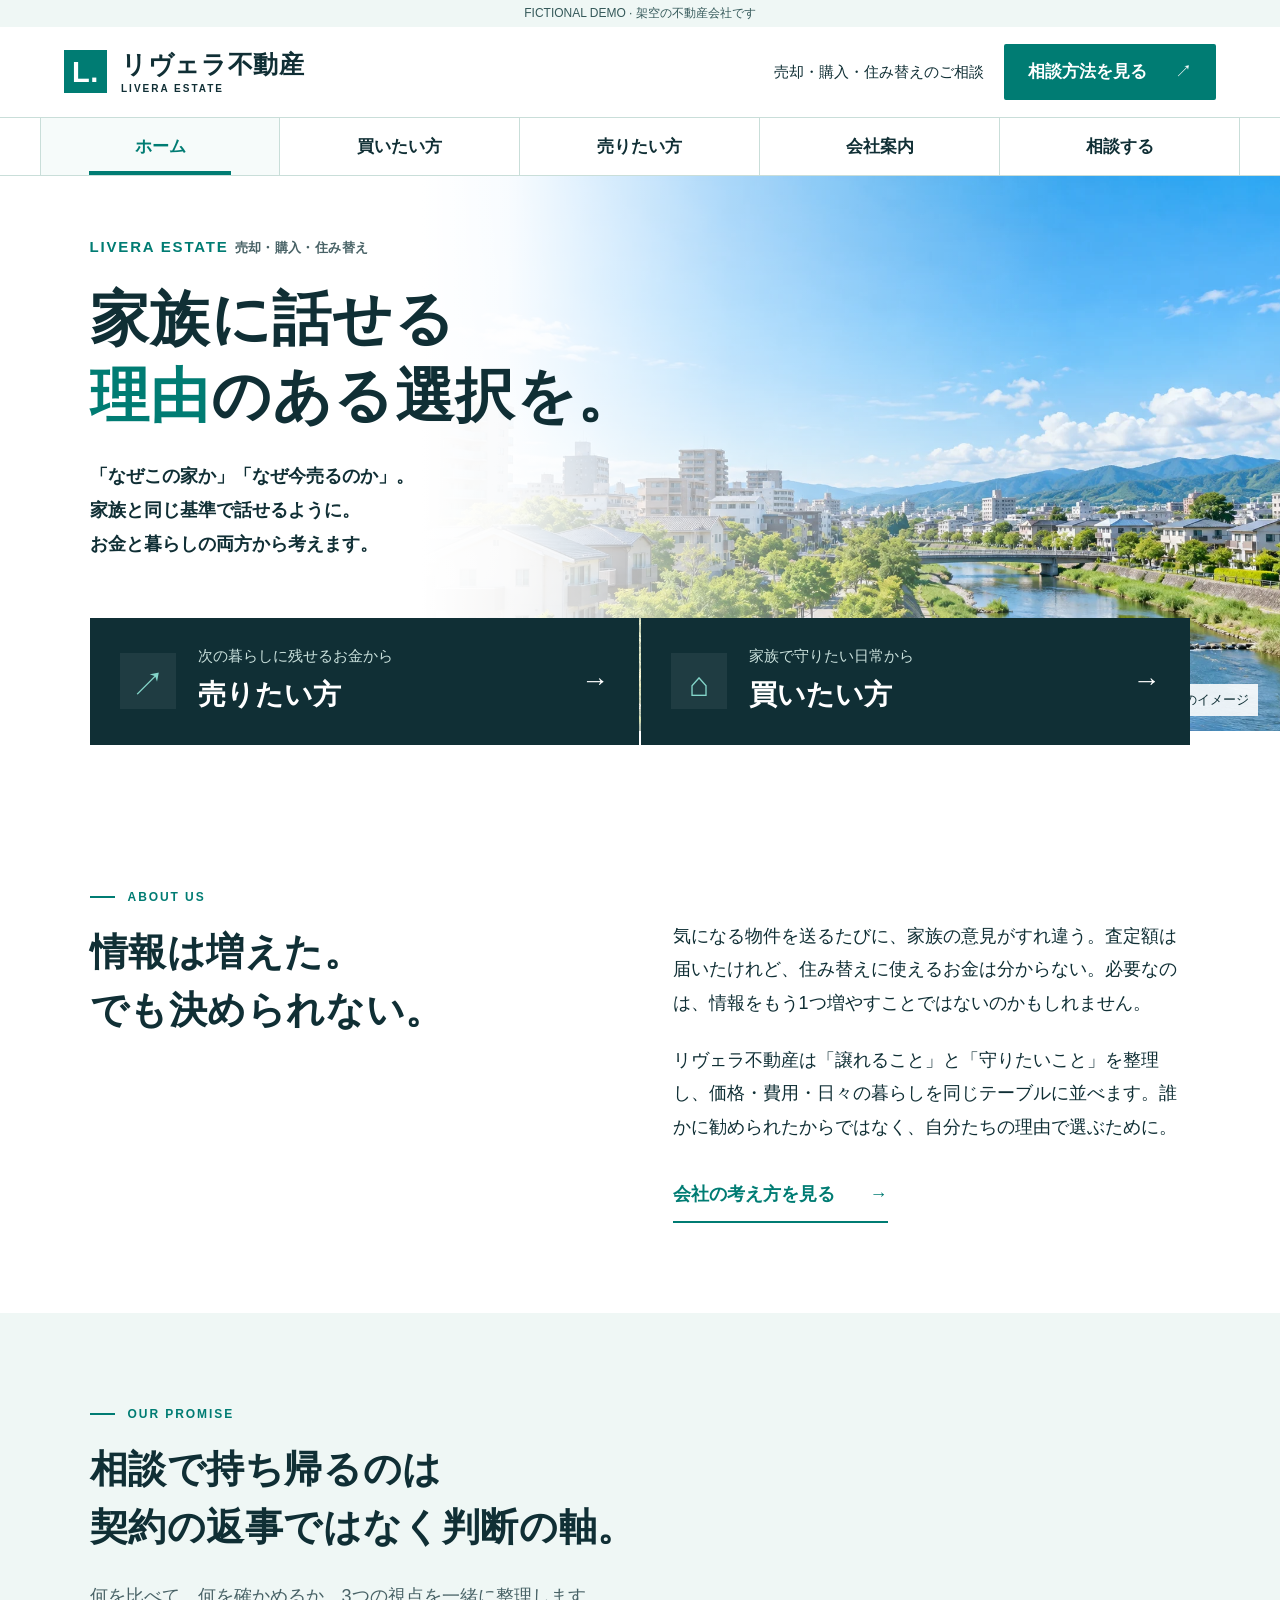
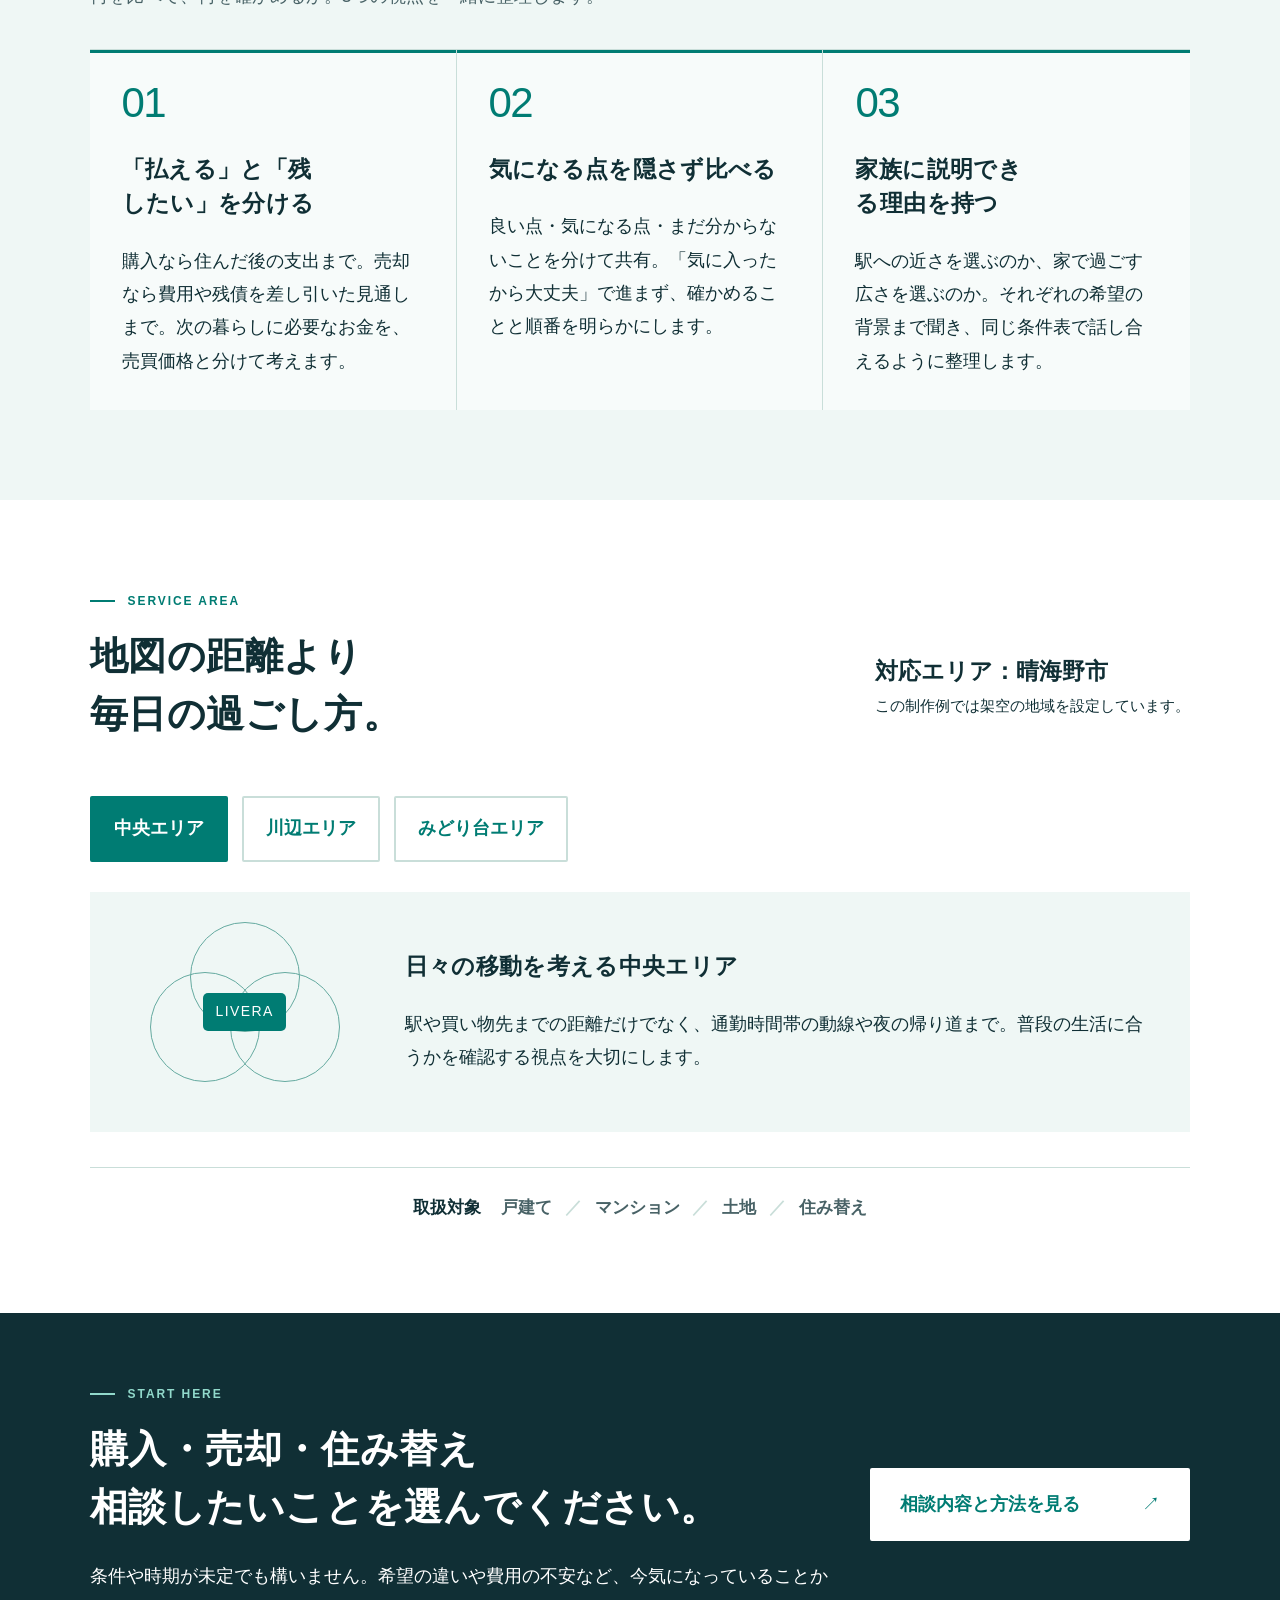
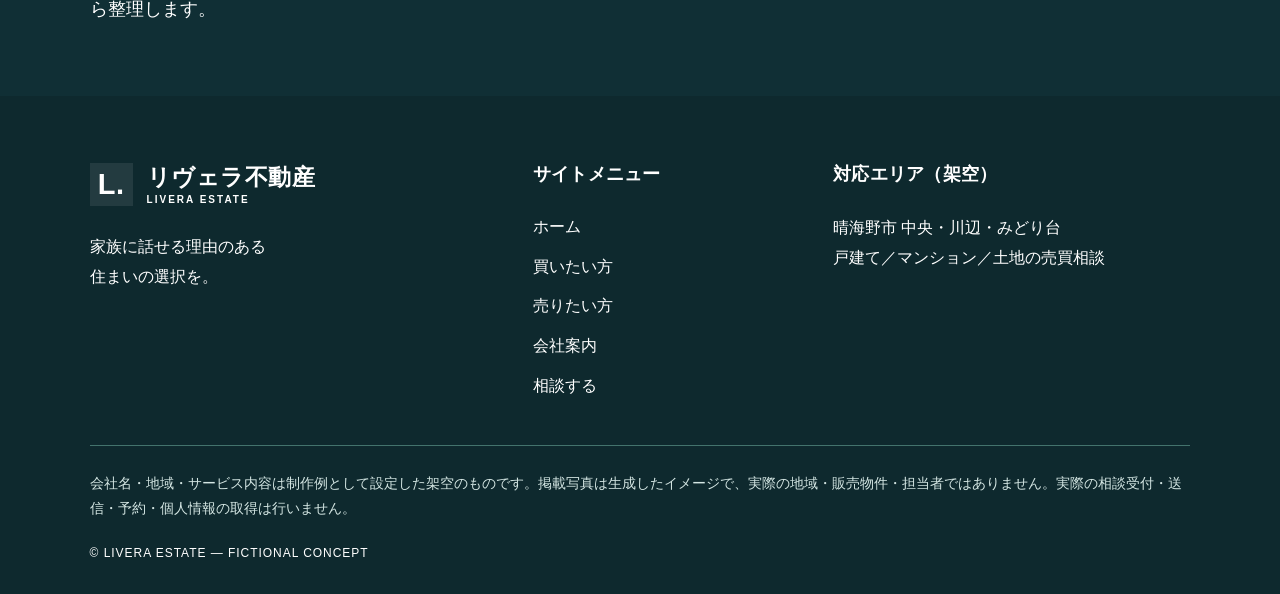
==== commit 84ba8845: "Keep consultation CTA wording on one line" ====
--- a/index.html
+++ b/index.html
@@ -1 +1 @@
-<!doctype html><html lang="ja"><head><meta charset="utf-8"><meta name="viewport" content="width=device-width,initial-scale=1"><meta name="description" content="架空の街・晴海野市の売買相談を想定した不動産会社のデモサイトです。"><title>晴海野市の不動産売買｜リヴェラ不動産</title><link rel="stylesheet" href="style.css?v=5"></head><body><div class="demo">FICTIONAL DEMO · 架空の不動産会社です</div><header><a class="brand" href="index.html"><span class="brand-mark" aria-hidden="true">L.</span><span>リヴェラ不動産<small>LIVERA ESTATE</small></span></a><div class="header-contact"><span>売却・購入・住み替えのご相談</span><a class="button compact" href="consult.html">相談方法を見る <b>↗</b></a></div><button class="menu" aria-expanded="false" aria-controls="nav">メニュー <b>＋</b></button></header><nav id="nav" aria-label="メインナビゲーション"><a href="index.html" aria-current="page">ホーム</a><a href="buy.html">買いたい方</a><a href="sell.html">売りたい方</a><a href="about.html">会社案内</a><a href="consult.html">相談する</a></nav><main><section class="hero"><div class="hero-image"><img src="assets/town.webp" alt="川沿いの道と住宅が広がる架空の街の生成イメージ" width="1672" height="940"><span class="image-caption">架空の街のイメージ</span></div><div class="hero-copy"><p class="region">LIVERA ESTATE <small>売却・購入・住み替え</small></p><h1><span>家族に話せる</span><span><span class="accent inline">理由</span>のある選択を。</span></h1><p>「なぜこの家か」「なぜ今売るのか」。<br>家族と同じ基準で話せるように。<br class="pc">お金と暮らしの両方から考えます。</p></div><div class="hero-paths"><a href="sell.html"><span class="path-icon" aria-hidden="true">↗</span><span><small>次の暮らしに残せるお金から</small><strong>売りたい方</strong></span><b>→</b></a><a href="buy.html"><span class="path-icon" aria-hidden="true">⌂</span><span><small>家族で守りたい日常から</small><strong>買いたい方</strong></span><b>→</b></a></div></section><section class="section intro"><div><p class="eyebrow">ABOUT US</p><h2><span>情報は増えた。</span><span>でも決められない。</span></h2></div><div><p>気になる物件を送るたびに、家族の意見がすれ違う。査定額は届いたけれど、住み替えに使えるお金は分からない。必要なのは、情報をもう1つ増やすことではないのかもしれません。</p><p>リヴェラ不動産は「譲れること」と「守りたいこと」を整理し、価格・費用・日々の暮らしを同じテーブルに並べます。誰かに勧められたからではなく、自分たちの理由で選ぶために。</p><a class="text-link" href="about.html">会社の考え方を見る <b>→</b></a></div></section><section class="section soft"><p class="eyebrow">OUR PROMISE</p><h2>相談で持ち帰るのは<br>契約の返事ではなく判断の軸。</h2><p class="lead">何を比べて、何を確かめるか。3つの視点を一緒に整理します。</p><div class="cards"><article><span class="num">01</span><h3>「払える」と「残したい」を分ける</h3><p>購入なら住んだ後の支出まで。売却なら費用や残債を差し引いた見通しまで。次の暮らしに必要なお金を、売買価格と分けて考えます。</p></article><article><span class="num">02</span><h3>気になる点を隠さず比べる</h3><p>良い点・気になる点・まだ分からないことを分けて共有。「気に入ったから大丈夫」で進まず、確かめることと順番を明らかにします。</p></article><article><span class="num">03</span><h3>家族に説明できる理由を持つ</h3><p>駅への近さを選ぶのか、家で過ごす広さを選ぶのか。それぞれの希望の背景まで聞き、同じ条件表で話し合えるように整理します。</p></article></div></section><section class="section area"><p class="eyebrow">SERVICE AREA</p><div class="area-heading"><h2>地図の距離より<br>毎日の過ごし方。</h2><p>対応エリア：晴海野市<br><small>この制作例では架空の地域を設定しています。</small></p></div><div class="area-tabs" role="group" aria-label="エリアの特徴"><button data-area="central" aria-pressed="true">中央エリア</button><button data-area="river" aria-pressed="false">川辺エリア</button><button data-area="green" aria-pressed="false">みどり台エリア</button></div><div class="area-detail" aria-live="polite"><div class="area-art" aria-hidden="true"><i></i><i></i><i></i><span>LIVERA</span></div><div><h3 id="area-title">日々の移動を考える中央エリア</h3><p id="area-text">駅や買い物先までの距離だけでなく、通勤時間帯の動線や夜の帰り道まで。普段の生活に合うかを確認する視点を大切にします。</p></div></div><div class="services"><strong>取扱対象</strong><span>戸建て</span><span>マンション</span><span>土地</span><span>住み替え</span></div></section><section class="cta"><div><p class="eyebrow">START HERE</p><h2><span>購入・売却・住み替え</span><span>相談したいことを選んでください。</span></h2><p>条件や時期が未定でも構いません。希望の違いや費用の不安など、今気になっていることから整理します。</p></div><a class="button white" href="consult.html">相談内容と方法を見る <b>↗</b></a></section></main><footer><div class="footer-grid"><div><a class="brand" href="index.html"><span class="brand-mark" aria-hidden="true">L.</span><span>リヴェラ不動産<small>LIVERA ESTATE</small></span></a><p>家族に話せる理由のある<br>住まいの選択を。</p></div><div><h2>サイトメニュー</h2><a href="index.html" aria-current="page">ホーム</a><a href="buy.html">買いたい方</a><a href="sell.html">売りたい方</a><a href="about.html">会社案内</a><a href="consult.html">相談する</a></div><div><h2>対応エリア（架空）</h2><p>晴海野市 中央・川辺・みどり台<br>戸建て／マンション／土地の売買相談</p></div></div><p class="fine">会社名・地域・サービス内容は制作例として設定した架空のものです。掲載写真は生成したイメージで、実際の地域・販売物件・担当者ではありません。実際の相談受付・送信・予約・個人情報の取得は行いません。</p><p class="copyright">© LIVERA ESTATE — FICTIONAL CONCEPT</p></footer><a class="mobile-cta" href="consult.html">相談方法を見る <span>↗</span></a><script src="app.js?v=5"></script></body></html>
+<!doctype html><html lang="ja"><head><meta charset="utf-8"><meta name="viewport" content="width=device-width,initial-scale=1"><meta name="description" content="架空の街・晴海野市の売買相談を想定した不動産会社のデモサイトです。"><title>晴海野市の不動産売買｜リヴェラ不動産</title><link rel="stylesheet" href="style.css?v=5.1"></head><body><div class="demo">FICTIONAL DEMO · 架空の不動産会社です</div><header><a class="brand" href="index.html"><span class="brand-mark" aria-hidden="true">L.</span><span>リヴェラ不動産<small>LIVERA ESTATE</small></span></a><div class="header-contact"><span>売却・購入・住み替えのご相談</span><a class="button compact" href="consult.html">相談方法を見る <b>↗</b></a></div><button class="menu" aria-expanded="false" aria-controls="nav">メニュー <b>＋</b></button></header><nav id="nav" aria-label="メインナビゲーション"><a href="index.html" aria-current="page">ホーム</a><a href="buy.html">買いたい方</a><a href="sell.html">売りたい方</a><a href="about.html">会社案内</a><a href="consult.html">相談する</a></nav><main><section class="hero"><div class="hero-image"><img src="assets/town.webp" alt="川沿いの道と住宅が広がる架空の街の生成イメージ" width="1672" height="940"><span class="image-caption">架空の街のイメージ</span></div><div class="hero-copy"><p class="region">LIVERA ESTATE <small>売却・購入・住み替え</small></p><h1><span>家族に話せる</span><span><span class="accent inline">理由</span>のある選択を。</span></h1><p>「なぜこの家か」「なぜ今売るのか」。<br>家族と同じ基準で話せるように。<br class="pc">お金と暮らしの両方から考えます。</p></div><div class="hero-paths"><a href="sell.html"><span class="path-icon" aria-hidden="true">↗</span><span><small>次の暮らしに残せるお金から</small><strong>売りたい方</strong></span><b>→</b></a><a href="buy.html"><span class="path-icon" aria-hidden="true">⌂</span><span><small>家族で守りたい日常から</small><strong>買いたい方</strong></span><b>→</b></a></div></section><section class="section intro"><div><p class="eyebrow">ABOUT US</p><h2><span>情報は増えた。</span><span>でも決められない。</span></h2></div><div><p>気になる物件を送るたびに、家族の意見がすれ違う。査定額は届いたけれど、住み替えに使えるお金は分からない。必要なのは、情報をもう1つ増やすことではないのかもしれません。</p><p>リヴェラ不動産は「譲れること」と「守りたいこと」を整理し、価格・費用・日々の暮らしを同じテーブルに並べます。誰かに勧められたからではなく、自分たちの理由で選ぶために。</p><a class="text-link" href="about.html">会社の考え方を見る <b>→</b></a></div></section><section class="section soft"><p class="eyebrow">OUR PROMISE</p><h2>相談で持ち帰るのは<br>契約の返事ではなく判断の軸。</h2><p class="lead">何を比べて、何を確かめるか。3つの視点を一緒に整理します。</p><div class="cards"><article><span class="num">01</span><h3>「払える」と「残したい」を分ける</h3><p>購入なら住んだ後の支出まで。売却なら費用や残債を差し引いた見通しまで。次の暮らしに必要なお金を、売買価格と分けて考えます。</p></article><article><span class="num">02</span><h3>気になる点を隠さず比べる</h3><p>良い点・気になる点・まだ分からないことを分けて共有。「気に入ったから大丈夫」で進まず、確かめることと順番を明らかにします。</p></article><article><span class="num">03</span><h3>家族に説明できる理由を持つ</h3><p>駅への近さを選ぶのか、家で過ごす広さを選ぶのか。それぞれの希望の背景まで聞き、同じ条件表で話し合えるように整理します。</p></article></div></section><section class="section area"><p class="eyebrow">SERVICE AREA</p><div class="area-heading"><h2>地図の距離より<br>毎日の過ごし方。</h2><p>対応エリア：晴海野市<br><small>この制作例では架空の地域を設定しています。</small></p></div><div class="area-tabs" role="group" aria-label="エリアの特徴"><button data-area="central" aria-pressed="true">中央エリア</button><button data-area="river" aria-pressed="false">川辺エリア</button><button data-area="green" aria-pressed="false">みどり台エリア</button></div><div class="area-detail" aria-live="polite"><div class="area-art" aria-hidden="true"><i></i><i></i><i></i><span>LIVERA</span></div><div><h3 id="area-title">日々の移動を考える中央エリア</h3><p id="area-text">駅や買い物先までの距離だけでなく、通勤時間帯の動線や夜の帰り道まで。普段の生活に合うかを確認する視点を大切にします。</p></div></div><div class="services"><strong>取扱対象</strong><span>戸建て</span><span>マンション</span><span>土地</span><span>住み替え</span></div></section><section class="cta"><div><p class="eyebrow">START HERE</p><h2><span>購入・売却・住み替え</span><span>相談したいことを選んでください。</span></h2><p>条件や時期が未定でも構いません。希望の違いや費用の不安など、今気になっていることから整理します。</p></div><a class="button white" href="consult.html">相談内容と方法を見る <b>↗</b></a></section></main><footer><div class="footer-grid"><div><a class="brand" href="index.html"><span class="brand-mark" aria-hidden="true">L.</span><span>リヴェラ不動産<small>LIVERA ESTATE</small></span></a><p>家族に話せる理由のある<br>住まいの選択を。</p></div><div><h2>サイトメニュー</h2><a href="index.html" aria-current="page">ホーム</a><a href="buy.html">買いたい方</a><a href="sell.html">売りたい方</a><a href="about.html">会社案内</a><a href="consult.html">相談する</a></div><div><h2>対応エリア（架空）</h2><p>晴海野市 中央・川辺・みどり台<br>戸建て／マンション／土地の売買相談</p></div></div><p class="fine">会社名・地域・サービス内容は制作例として設定した架空のものです。掲載写真は生成したイメージで、実際の地域・販売物件・担当者ではありません。実際の相談受付・送信・予約・個人情報の取得は行いません。</p><p class="copyright">© LIVERA ESTATE — FICTIONAL CONCEPT</p></footer><a class="mobile-cta" href="consult.html">相談方法を見る <span>↗</span></a><script src="app.js?v=5"></script></body></html>
--- a/style.css
+++ b/style.css
@@ -21,3 +21,6 @@
 
 .money-flow{display:flex;align-items:center;gap:10px;margin-top:28px;flex-wrap:wrap;font-size:16px}.money-flow span,.money-flow strong{padding:14px 12px;border-bottom:2px solid var(--line);position:relative}.money-flow strong{color:var(--teal);background:var(--soft);font-size:18px}.money-flow strong:after{content:"";position:absolute;inset:auto 0 0;height:3px;background:var(--teal);transform:scaleX(0);transform-origin:left}.money-flow.is-visible strong:after{animation:funds-line 1.2s ease both}.money-flow.is-visible b{animation:operator-in .55s ease both}.money-flow.is-visible b:nth-of-type(2){animation-delay:.35s}@keyframes funds-line{to{transform:scaleX(1)}}@keyframes operator-in{from{transform:scale(.5);opacity:.35}to{transform:scale(1);opacity:1}}.hero-paths a{transition:background .25s,box-shadow .25s}.hero-paths a:hover{box-shadow:inset 0 -5px var(--teal)}
 @media(max-width:760px){.money-flow{gap:5px;font-size:14px}.money-flow span,.money-flow strong{padding:12px 8px}.money-flow strong{font-size:16px}}
+/* Keep the consultation label intact rather than orphaning its final verb. */
+.cta .button{flex-shrink:0;min-width:320px;white-space:nowrap}
+@media(max-width:760px){.cta .button{min-width:0;white-space:normal}.cta .button b{flex-shrink:0}}
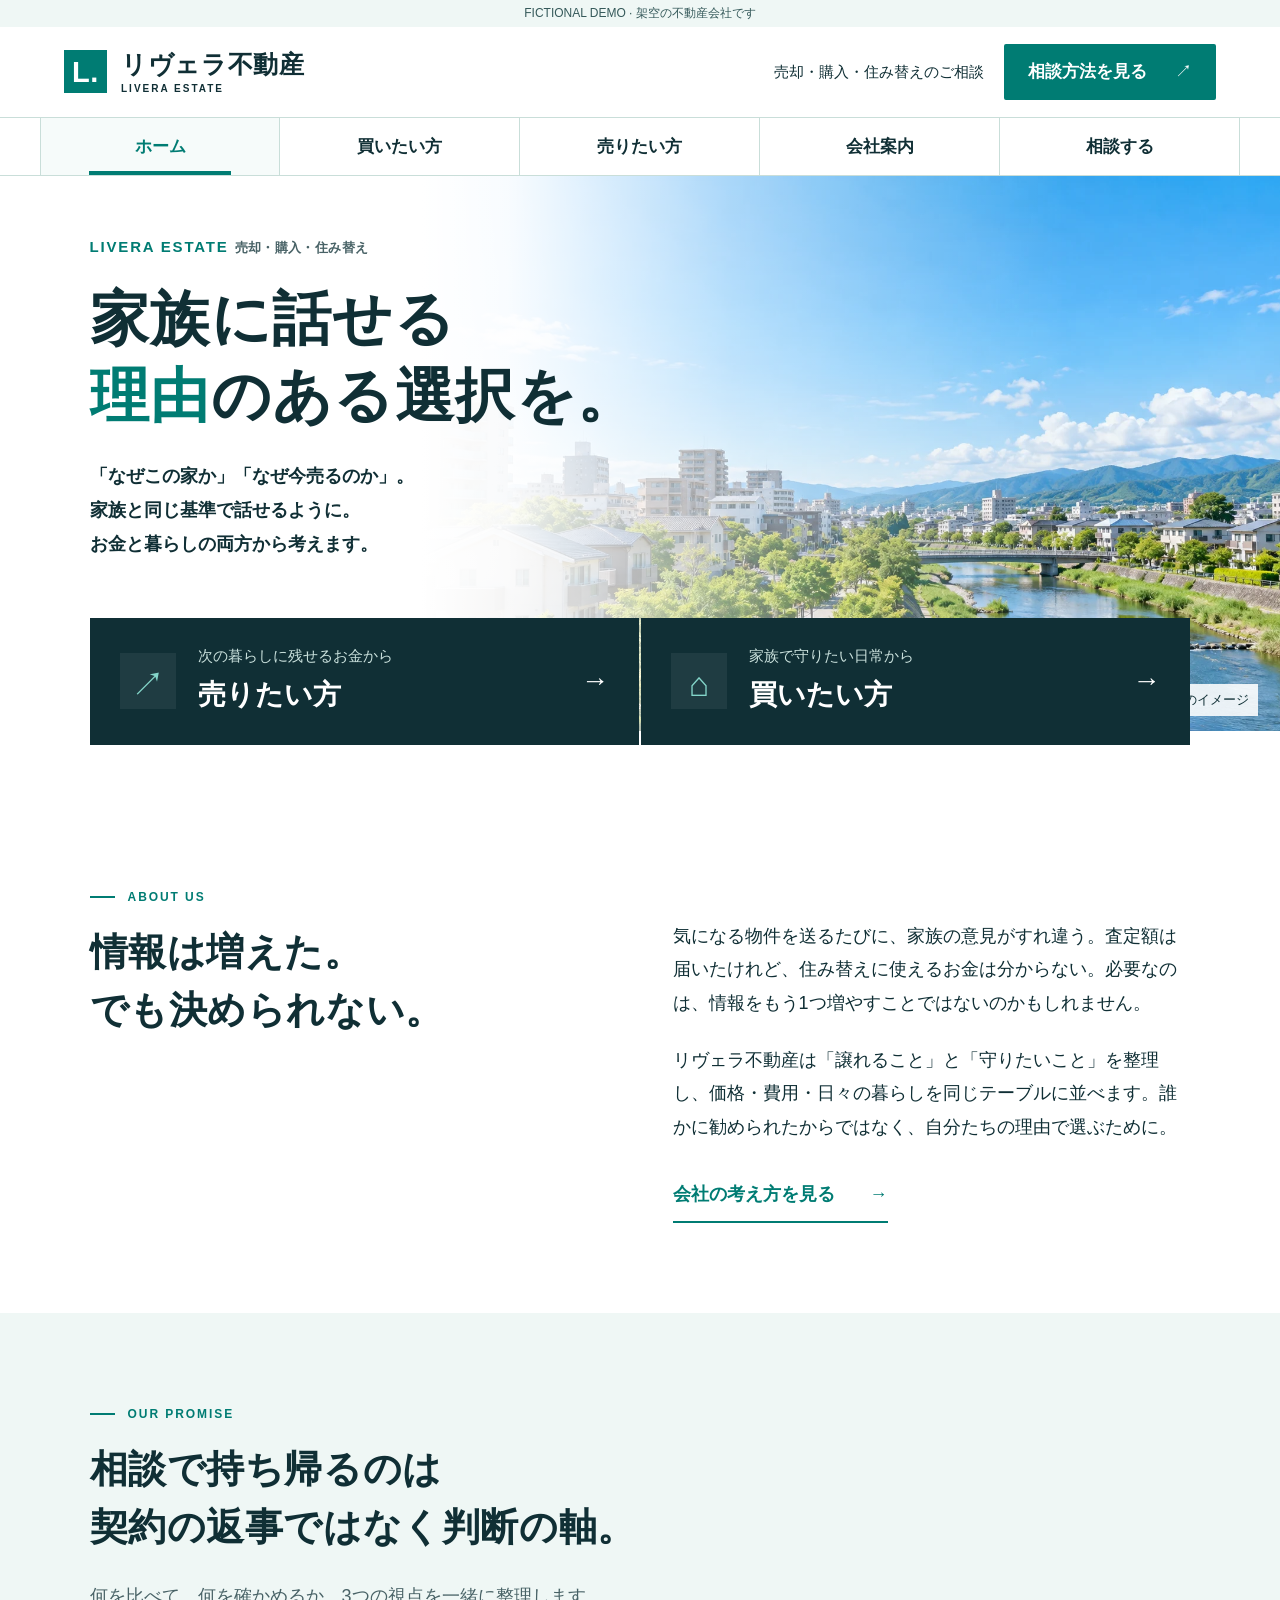
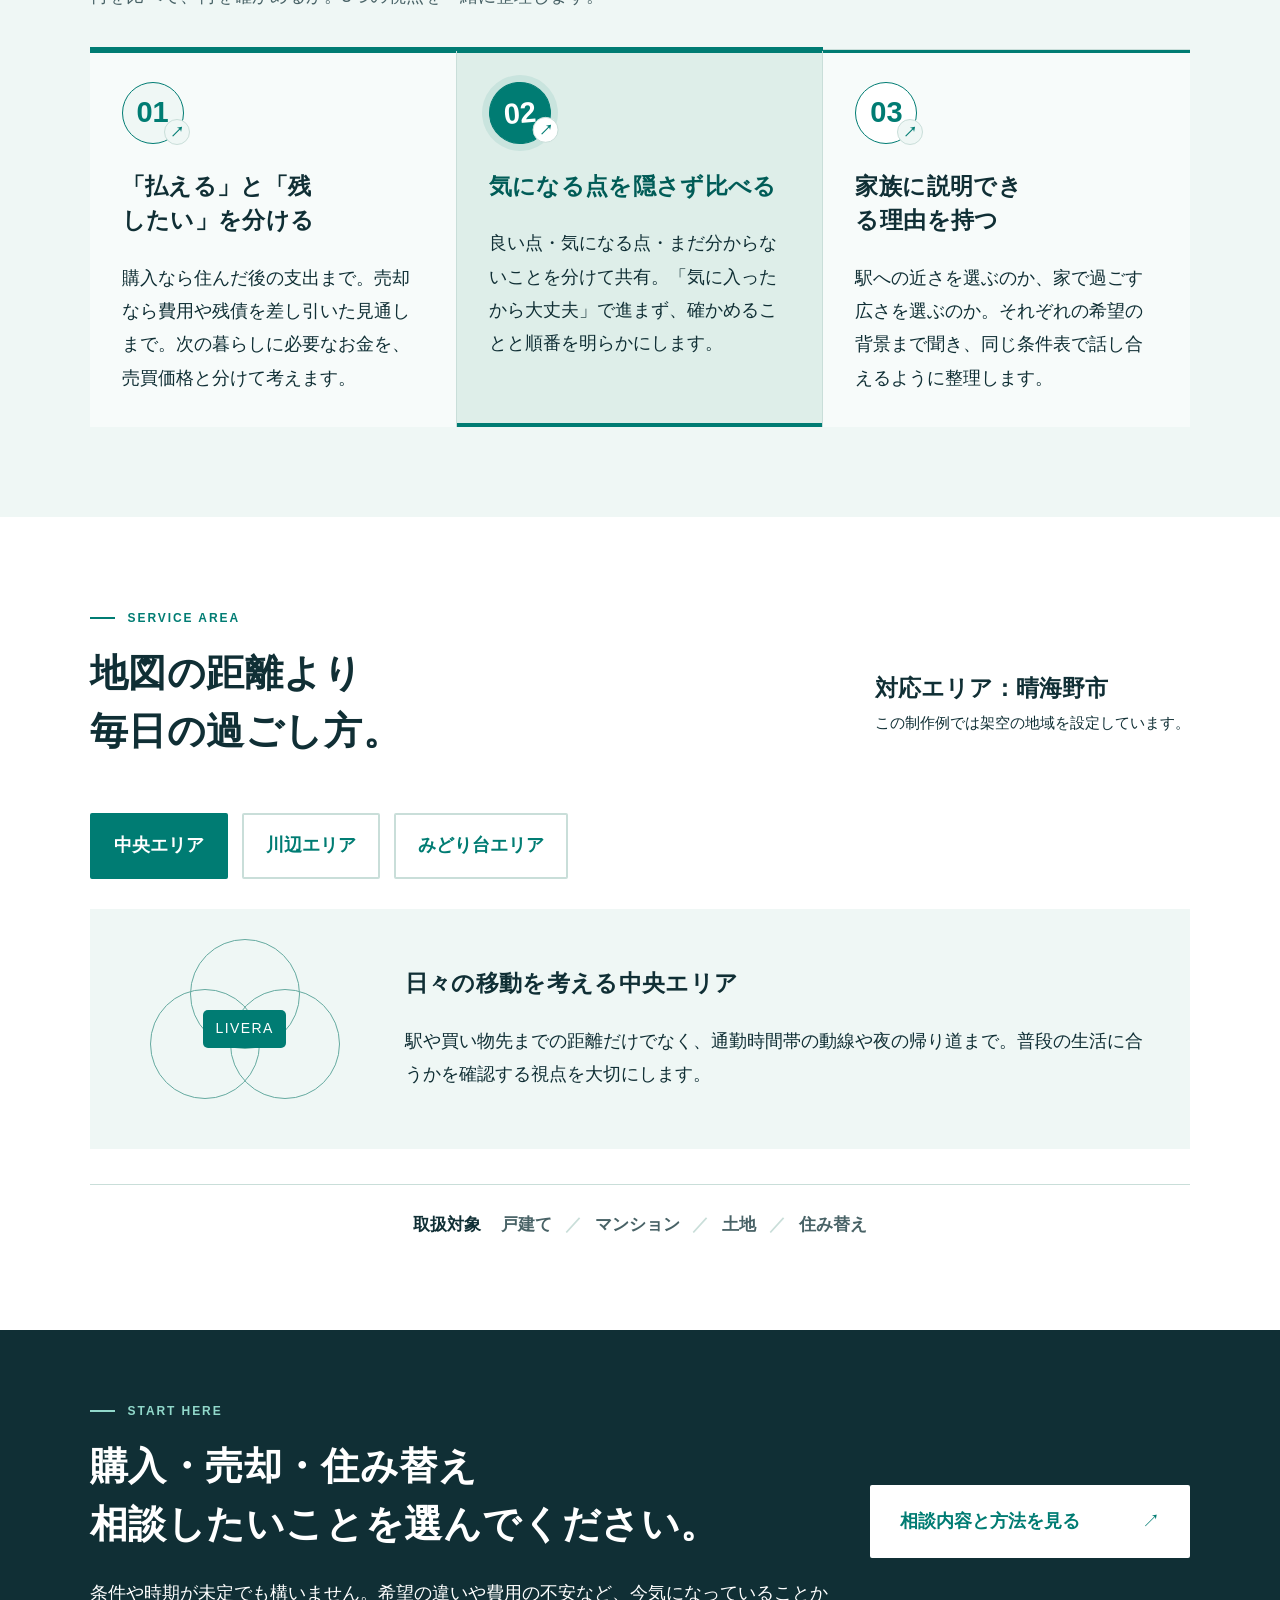
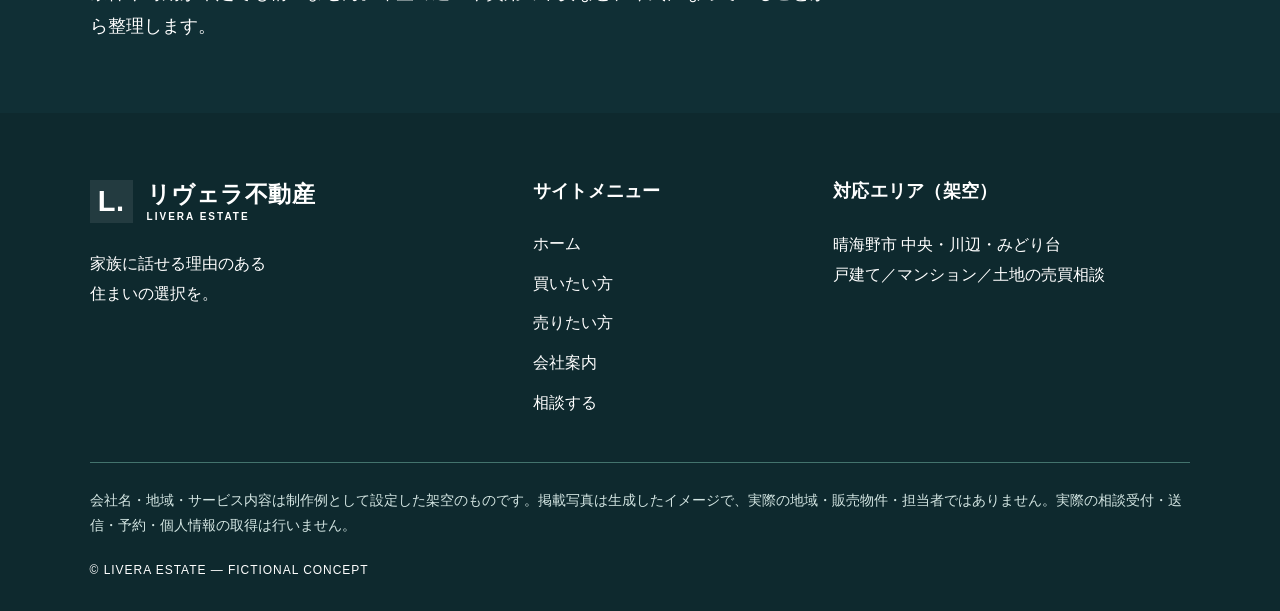
==== commit 85513d9e: "Add clear buying copy, guided process and local-only consultation preview" ====
--- a/index.html
+++ b/index.html
@@ -1 +1 @@
-<!doctype html><html lang="ja"><head><meta charset="utf-8"><meta name="viewport" content="width=device-width,initial-scale=1"><meta name="description" content="架空の街・晴海野市の売買相談を想定した不動産会社のデモサイトです。"><title>晴海野市の不動産売買｜リヴェラ不動産</title><link rel="stylesheet" href="style.css?v=5.1"></head><body><div class="demo">FICTIONAL DEMO · 架空の不動産会社です</div><header><a class="brand" href="index.html"><span class="brand-mark" aria-hidden="true">L.</span><span>リヴェラ不動産<small>LIVERA ESTATE</small></span></a><div class="header-contact"><span>売却・購入・住み替えのご相談</span><a class="button compact" href="consult.html">相談方法を見る <b>↗</b></a></div><button class="menu" aria-expanded="false" aria-controls="nav">メニュー <b>＋</b></button></header><nav id="nav" aria-label="メインナビゲーション"><a href="index.html" aria-current="page">ホーム</a><a href="buy.html">買いたい方</a><a href="sell.html">売りたい方</a><a href="about.html">会社案内</a><a href="consult.html">相談する</a></nav><main><section class="hero"><div class="hero-image"><img src="assets/town.webp" alt="川沿いの道と住宅が広がる架空の街の生成イメージ" width="1672" height="940"><span class="image-caption">架空の街のイメージ</span></div><div class="hero-copy"><p class="region">LIVERA ESTATE <small>売却・購入・住み替え</small></p><h1><span>家族に話せる</span><span><span class="accent inline">理由</span>のある選択を。</span></h1><p>「なぜこの家か」「なぜ今売るのか」。<br>家族と同じ基準で話せるように。<br class="pc">お金と暮らしの両方から考えます。</p></div><div class="hero-paths"><a href="sell.html"><span class="path-icon" aria-hidden="true">↗</span><span><small>次の暮らしに残せるお金から</small><strong>売りたい方</strong></span><b>→</b></a><a href="buy.html"><span class="path-icon" aria-hidden="true">⌂</span><span><small>家族で守りたい日常から</small><strong>買いたい方</strong></span><b>→</b></a></div></section><section class="section intro"><div><p class="eyebrow">ABOUT US</p><h2><span>情報は増えた。</span><span>でも決められない。</span></h2></div><div><p>気になる物件を送るたびに、家族の意見がすれ違う。査定額は届いたけれど、住み替えに使えるお金は分からない。必要なのは、情報をもう1つ増やすことではないのかもしれません。</p><p>リヴェラ不動産は「譲れること」と「守りたいこと」を整理し、価格・費用・日々の暮らしを同じテーブルに並べます。誰かに勧められたからではなく、自分たちの理由で選ぶために。</p><a class="text-link" href="about.html">会社の考え方を見る <b>→</b></a></div></section><section class="section soft"><p class="eyebrow">OUR PROMISE</p><h2>相談で持ち帰るのは<br>契約の返事ではなく判断の軸。</h2><p class="lead">何を比べて、何を確かめるか。3つの視点を一緒に整理します。</p><div class="cards"><article><span class="num">01</span><h3>「払える」と「残したい」を分ける</h3><p>購入なら住んだ後の支出まで。売却なら費用や残債を差し引いた見通しまで。次の暮らしに必要なお金を、売買価格と分けて考えます。</p></article><article><span class="num">02</span><h3>気になる点を隠さず比べる</h3><p>良い点・気になる点・まだ分からないことを分けて共有。「気に入ったから大丈夫」で進まず、確かめることと順番を明らかにします。</p></article><article><span class="num">03</span><h3>家族に説明できる理由を持つ</h3><p>駅への近さを選ぶのか、家で過ごす広さを選ぶのか。それぞれの希望の背景まで聞き、同じ条件表で話し合えるように整理します。</p></article></div></section><section class="section area"><p class="eyebrow">SERVICE AREA</p><div class="area-heading"><h2>地図の距離より<br>毎日の過ごし方。</h2><p>対応エリア：晴海野市<br><small>この制作例では架空の地域を設定しています。</small></p></div><div class="area-tabs" role="group" aria-label="エリアの特徴"><button data-area="central" aria-pressed="true">中央エリア</button><button data-area="river" aria-pressed="false">川辺エリア</button><button data-area="green" aria-pressed="false">みどり台エリア</button></div><div class="area-detail" aria-live="polite"><div class="area-art" aria-hidden="true"><i></i><i></i><i></i><span>LIVERA</span></div><div><h3 id="area-title">日々の移動を考える中央エリア</h3><p id="area-text">駅や買い物先までの距離だけでなく、通勤時間帯の動線や夜の帰り道まで。普段の生活に合うかを確認する視点を大切にします。</p></div></div><div class="services"><strong>取扱対象</strong><span>戸建て</span><span>マンション</span><span>土地</span><span>住み替え</span></div></section><section class="cta"><div><p class="eyebrow">START HERE</p><h2><span>購入・売却・住み替え</span><span>相談したいことを選んでください。</span></h2><p>条件や時期が未定でも構いません。希望の違いや費用の不安など、今気になっていることから整理します。</p></div><a class="button white" href="consult.html">相談内容と方法を見る <b>↗</b></a></section></main><footer><div class="footer-grid"><div><a class="brand" href="index.html"><span class="brand-mark" aria-hidden="true">L.</span><span>リヴェラ不動産<small>LIVERA ESTATE</small></span></a><p>家族に話せる理由のある<br>住まいの選択を。</p></div><div><h2>サイトメニュー</h2><a href="index.html" aria-current="page">ホーム</a><a href="buy.html">買いたい方</a><a href="sell.html">売りたい方</a><a href="about.html">会社案内</a><a href="consult.html">相談する</a></div><div><h2>対応エリア（架空）</h2><p>晴海野市 中央・川辺・みどり台<br>戸建て／マンション／土地の売買相談</p></div></div><p class="fine">会社名・地域・サービス内容は制作例として設定した架空のものです。掲載写真は生成したイメージで、実際の地域・販売物件・担当者ではありません。実際の相談受付・送信・予約・個人情報の取得は行いません。</p><p class="copyright">© LIVERA ESTATE — FICTIONAL CONCEPT</p></footer><a class="mobile-cta" href="consult.html">相談方法を見る <span>↗</span></a><script src="app.js?v=5"></script></body></html>
+<!doctype html><html lang="ja"><head><meta charset="utf-8"><meta name="viewport" content="width=device-width,initial-scale=1"><meta name="description" content="架空の街・晴海野市の売買相談を想定した不動産会社のデモサイトです。"><title>晴海野市の不動産売買｜リヴェラ不動産</title><link rel="stylesheet" href="style.css?v=6"></head><body><div class="demo">FICTIONAL DEMO · 架空の不動産会社です</div><header><a class="brand" href="index.html"><span class="brand-mark" aria-hidden="true">L.</span><span>リヴェラ不動産<small>LIVERA ESTATE</small></span></a><div class="header-contact"><span>売却・購入・住み替えのご相談</span><a class="button compact" href="consult.html">相談方法を見る <b>↗</b></a></div><button class="menu" aria-expanded="false" aria-controls="nav">メニュー <b>＋</b></button></header><nav id="nav" aria-label="メインナビゲーション"><a href="index.html" aria-current="page">ホーム</a><a href="buy.html">買いたい方</a><a href="sell.html">売りたい方</a><a href="about.html">会社案内</a><a href="consult.html">相談する</a></nav><main><section class="hero"><div class="hero-image"><img src="assets/town.webp" alt="川沿いの道と住宅が広がる架空の街の生成イメージ" width="1672" height="940"><span class="image-caption">架空の街のイメージ</span></div><div class="hero-copy"><p class="region">LIVERA ESTATE <small>売却・購入・住み替え</small></p><h1><span>家族に話せる</span><span><span class="accent inline">理由</span>のある選択を。</span></h1><p>「なぜこの家か」「なぜ今売るのか」。<br>家族と同じ基準で話せるように。<br class="pc">お金と暮らしの両方から考えます。</p></div><div class="hero-paths"><a href="sell.html"><span class="path-icon" aria-hidden="true">↗</span><span><small>次の暮らしに残せるお金から</small><strong>売りたい方</strong></span><b>→</b></a><a href="buy.html"><span class="path-icon" aria-hidden="true">⌂</span><span><small>家族で守りたい日常から</small><strong>買いたい方</strong></span><b>→</b></a></div></section><section class="section intro"><div><p class="eyebrow">ABOUT US</p><h2><span>情報は増えた。</span><span>でも決められない。</span></h2></div><div><p>気になる物件を送るたびに、家族の意見がすれ違う。査定額は届いたけれど、住み替えに使えるお金は分からない。必要なのは、情報をもう1つ増やすことではないのかもしれません。</p><p>リヴェラ不動産は「譲れること」と「守りたいこと」を整理し、価格・費用・日々の暮らしを同じテーブルに並べます。誰かに勧められたからではなく、自分たちの理由で選ぶために。</p><a class="text-link" href="about.html">会社の考え方を見る <b>→</b></a></div></section><section class="section soft"><p class="eyebrow">OUR PROMISE</p><h2>相談で持ち帰るのは<br>契約の返事ではなく判断の軸。</h2><p class="lead">何を比べて、何を確かめるか。3つの視点を一緒に整理します。</p><div class="cards"><article><span class="num">01</span><h3>「払える」と「残したい」を分ける</h3><p>購入なら住んだ後の支出まで。売却なら費用や残債を差し引いた見通しまで。次の暮らしに必要なお金を、売買価格と分けて考えます。</p></article><article><span class="num">02</span><h3>気になる点を隠さず比べる</h3><p>良い点・気になる点・まだ分からないことを分けて共有。「気に入ったから大丈夫」で進まず、確かめることと順番を明らかにします。</p></article><article><span class="num">03</span><h3>家族に説明できる理由を持つ</h3><p>駅への近さを選ぶのか、家で過ごす広さを選ぶのか。それぞれの希望の背景まで聞き、同じ条件表で話し合えるように整理します。</p></article></div></section><section class="section area"><p class="eyebrow">SERVICE AREA</p><div class="area-heading"><h2>地図の距離より<br>毎日の過ごし方。</h2><p>対応エリア：晴海野市<br><small>この制作例では架空の地域を設定しています。</small></p></div><div class="area-tabs" role="group" aria-label="エリアの特徴"><button data-area="central" aria-pressed="true">中央エリア</button><button data-area="river" aria-pressed="false">川辺エリア</button><button data-area="green" aria-pressed="false">みどり台エリア</button></div><div class="area-detail" aria-live="polite"><div class="area-art" aria-hidden="true"><i></i><i></i><i></i><span>LIVERA</span></div><div><h3 id="area-title">日々の移動を考える中央エリア</h3><p id="area-text">駅や買い物先までの距離だけでなく、通勤時間帯の動線や夜の帰り道まで。普段の生活に合うかを確認する視点を大切にします。</p></div></div><div class="services"><strong>取扱対象</strong><span>戸建て</span><span>マンション</span><span>土地</span><span>住み替え</span></div></section><section class="cta"><div><p class="eyebrow">START HERE</p><h2><span>購入・売却・住み替え</span><span>相談したいことを選んでください。</span></h2><p>条件や時期が未定でも構いません。希望の違いや費用の不安など、今気になっていることから整理します。</p></div><a class="button white" href="consult.html">相談内容と方法を見る <b>↗</b></a></section></main><footer><div class="footer-grid"><div><a class="brand" href="index.html"><span class="brand-mark" aria-hidden="true">L.</span><span>リヴェラ不動産<small>LIVERA ESTATE</small></span></a><p>家族に話せる理由のある<br>住まいの選択を。</p></div><div><h2>サイトメニュー</h2><a href="index.html" aria-current="page">ホーム</a><a href="buy.html">買いたい方</a><a href="sell.html">売りたい方</a><a href="about.html">会社案内</a><a href="consult.html">相談する</a></div><div><h2>対応エリア（架空）</h2><p>晴海野市 中央・川辺・みどり台<br>戸建て／マンション／土地の売買相談</p></div></div><p class="fine">会社名・地域・サービス内容は制作例として設定した架空のものです。掲載写真は生成したイメージで、実際の地域・販売物件・担当者ではありません。実際の相談受付・送信・予約・個人情報の取得は行いません。</p><p class="copyright">© LIVERA ESTATE — FICTIONAL CONCEPT</p></footer><a class="mobile-cta" href="consult.html">相談方法を見る <span>↗</span></a><script src="app.js?v=6"></script></body></html>
--- a/style.css
+++ b/style.css
@@ -24,3 +24,36 @@
 /* Keep the consultation label intact rather than orphaning its final verb. */
 .cta .button{flex-shrink:0;min-width:320px;white-space:nowrap}
 @media(max-width:760px){.cta .button{min-width:0;white-space:normal}.cta .button b{flex-shrink:0}}
+/* Decision sequences: numbers are genuine controls, all explanations remain visible. */
+.hero-image img,.split figure,.split figure img{clip-path:none!important;animation:none!important}
+.decision-sequence{--sequence-progress:0%;position:relative}
+.sequence-pick{position:relative;display:grid;place-items:center;flex:none;width:62px;height:62px;padding:0;border:1px solid var(--teal);border-radius:50%;background:white;color:var(--teal);font-size:29px;font-weight:600;line-height:1;isolation:isolate;transition:background .35s,color .35s,box-shadow .35s,transform .35s}
+.sequence-pick:after{content:'↗';position:absolute;right:-7px;bottom:-2px;display:grid;place-items:center;width:24px;height:24px;font-size:14px;background:var(--soft);border:1px solid var(--line);border-radius:50%;transition:transform .35s,background .35s}
+.sequence-pick:hover,.sequence-pick:focus-visible{box-shadow:0 0 0 6px #007c7315}
+.decision-active>.sequence-pick{background:var(--teal);color:#fff;box-shadow:0 0 0 7px #007c7318;transform:rotate(-5deg)}
+.decision-active>.sequence-pick:after{transform:rotate(5deg);background:white;color:var(--teal)}
+.decision-passed>.sequence-pick{background:var(--soft)}
+.cards.decision-sequence:after{content:'';position:absolute;left:0;top:-3px;width:var(--sequence-progress);height:4px;background:var(--teal);transition:width .65s cubic-bezier(.2,.7,.2,1)}
+.cards.decision-sequence .sequence-pick{margin:0 0 25px}
+.cards.decision-sequence .decision-item{transition:background .45s,box-shadow .45s}
+.cards.decision-sequence .decision-item.decision-active{background:#deeee9;box-shadow:inset 0 -4px var(--teal)}
+.cards.decision-sequence .decision-item>h3{transition:color .35s}
+.cards.decision-sequence .decision-active>h3{color:var(--teal-dark)}
+.steps.decision-sequence{isolation:isolate}
+.steps.decision-sequence:before,.steps.decision-sequence:after{content:'';position:absolute;left:30px;top:32px;width:2px;bottom:32px;background:var(--line);z-index:-1}
+.steps.decision-sequence:after{bottom:auto;height:calc((100% - 64px) * var(--progress-ratio,0));background:var(--teal);transition:height .7s ease}
+.steps.decision-sequence .decision-item{padding:30px 24px 30px 0;transition:background .4s,box-shadow .4s}
+.steps.decision-sequence .decision-active{background:linear-gradient(90deg,#fff 70px,#e2f1ed 70px);box-shadow:inset -4px 0 var(--teal)}
+.steps.decision-sequence .decision-item>div{transition:transform .45s}
+.steps.decision-sequence .decision-active>div{transform:translateX(7px)}
+.steps.decision-sequence .decision-passed:after,.steps.decision-sequence .decision-active:after{transform:scaleX(1)}
+.contact-methods{grid-template-columns:repeat(2,minmax(0,1fr));gap:0}
+.contact-methods article{border-bottom:1px solid var(--line)}
+.contact-methods article:nth-child(2n){border-right:0}
+@media(max-width:760px){
+.sequence-pick{width:47px;height:47px;font-size:23px}.sequence-pick:after{width:20px;height:20px;font-size:12px;right:-5px}.cards.decision-sequence .decision-item{padding:28px 18px}.cards.decision-sequence .decision-active{box-shadow:inset 4px 0 var(--teal)}
+.cards.decision-sequence:after{width:4px;height:var(--sequence-progress);top:0;transition:height .65s;max-height:100%}
+.cards.decision-sequence .sequence-pick{margin-bottom:22px}.steps.decision-sequence .decision-item{grid-template-columns:47px 1fr;gap:20px;padding:26px 12px 26px 0}.steps.decision-sequence:before,.steps.decision-sequence:after{left:23px;top:26px;bottom:26px}.steps.decision-sequence:after{bottom:auto;height:calc((100% - 52px) * var(--progress-ratio,0))}.steps.decision-sequence .decision-active{background:linear-gradient(90deg,#fff 58px,#e2f1ed 58px)}.steps.decision-sequence .decision-active>div{transform:translateX(3px)}.contact-methods{grid-template-columns:1fr}
+}
+@media(prefers-reduced-motion:reduce){.sequence-pick,.sequence-pick:after,.steps.decision-sequence .decision-active>div{transform:none!important}.decision-sequence *,.decision-sequence:after{transition:none!important}}
+.consultation-form{max-width:1200px;margin:auto;scroll-margin-top:24px}.demo-form-notice{font-size:15px;border-left:3px solid var(--teal);padding:12px 18px;background:var(--soft)}.form-grid{display:grid;grid-template-columns:1fr 1fr;gap:25px;margin:30px 0}.form-grid label{font-size:17px;font-weight:700;display:grid;gap:9px}.form-grid .wide{grid-column:1/-1}.form-grid input,.form-grid select,.form-grid textarea{font:inherit;font-weight:400;color:var(--ink);background:white;border:1px solid var(--line);border-radius:0;padding:14px;min-width:0;width:100%;line-height:1.7}.form-grid :is(input,select,textarea):focus{outline:2px solid var(--teal);outline-offset:3px}.form-footnote{font-size:14px;margin-top:15px}.form-preview{border:1px solid var(--line);padding:30px;scroll-margin-top:25px}.form-preview dl{display:grid;grid-template-columns:190px 1fr;gap:15px}.form-preview dt{font-weight:700}.form-preview dd{margin:0;white-space:pre-wrap;overflow-wrap:anywhere}.form-preview[hidden],#consult-form[hidden]{display:none}@media(max-width:760px){.form-grid{grid-template-columns:1fr;gap:20px}.form-grid .wide{grid-column:auto}.form-preview{padding:22px}.form-preview dl{grid-template-columns:1fr;gap:8px}.form-preview dd{margin-bottom:15px}}
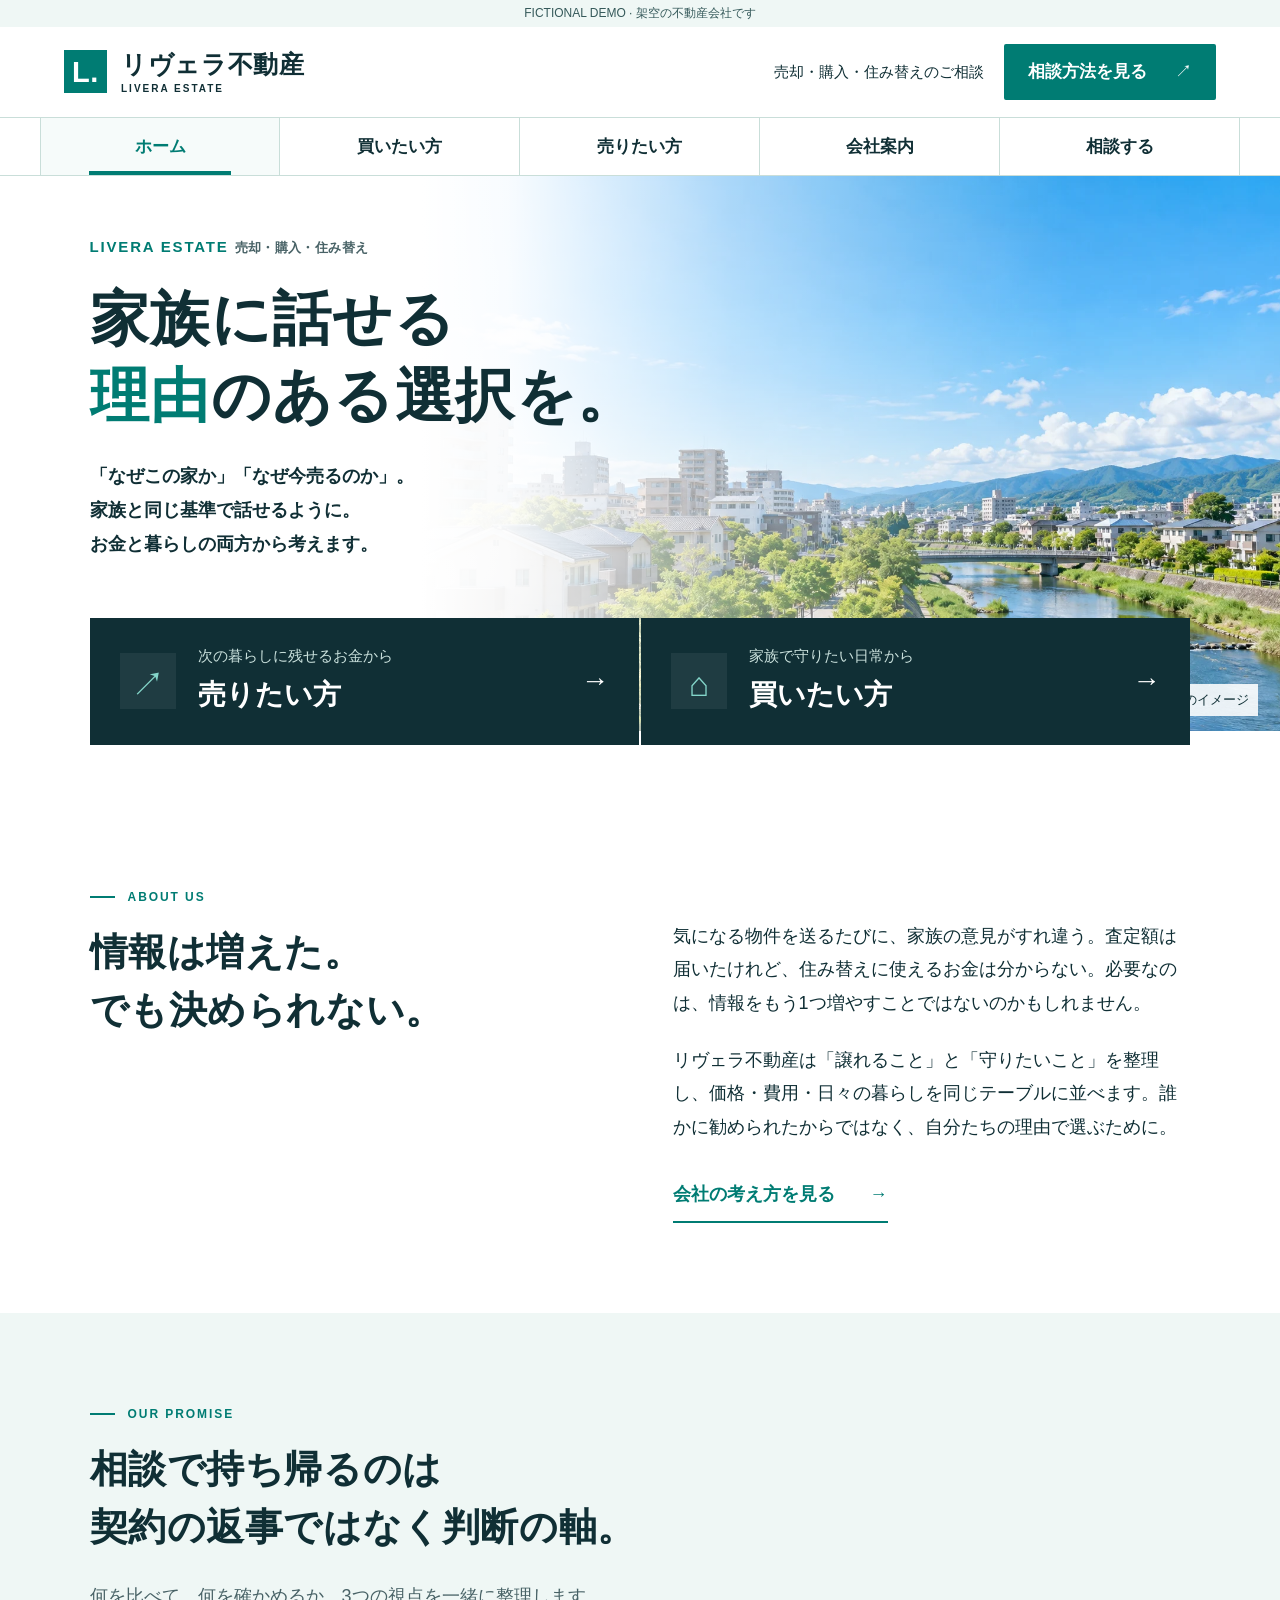
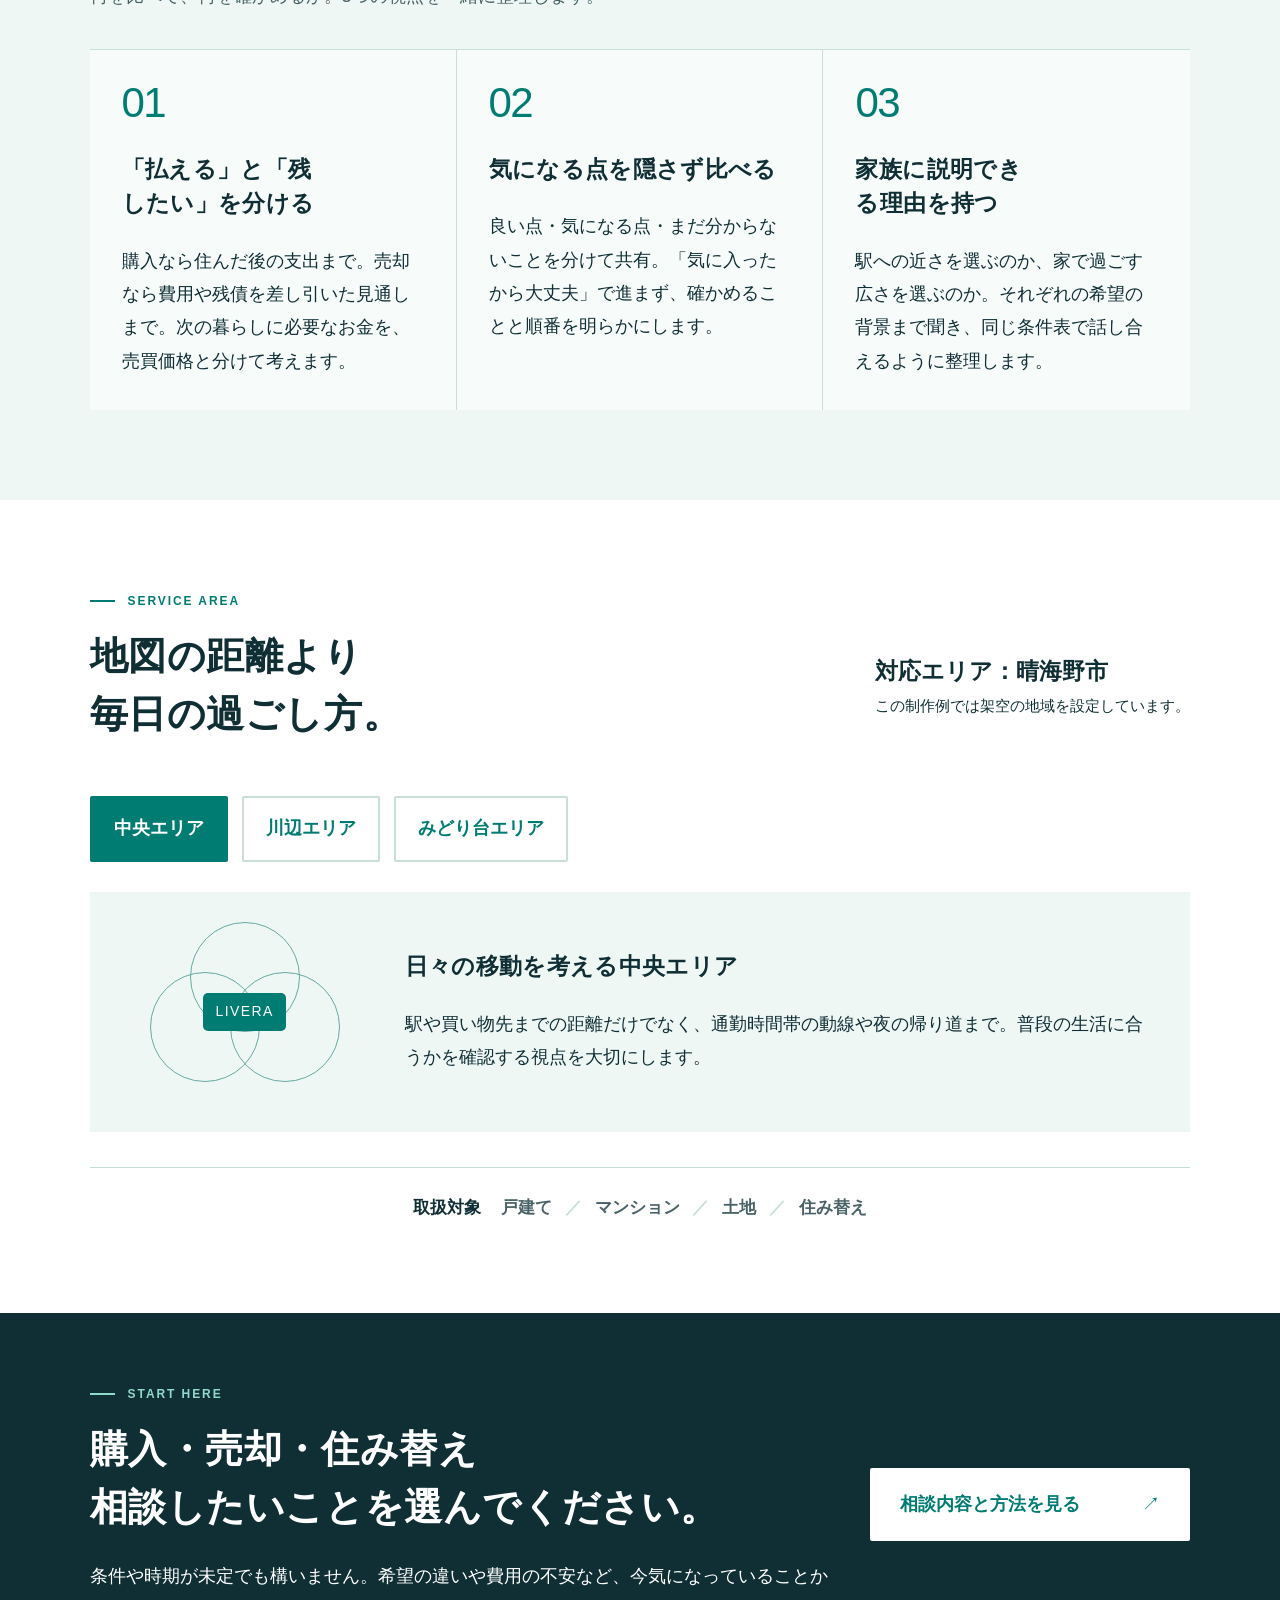
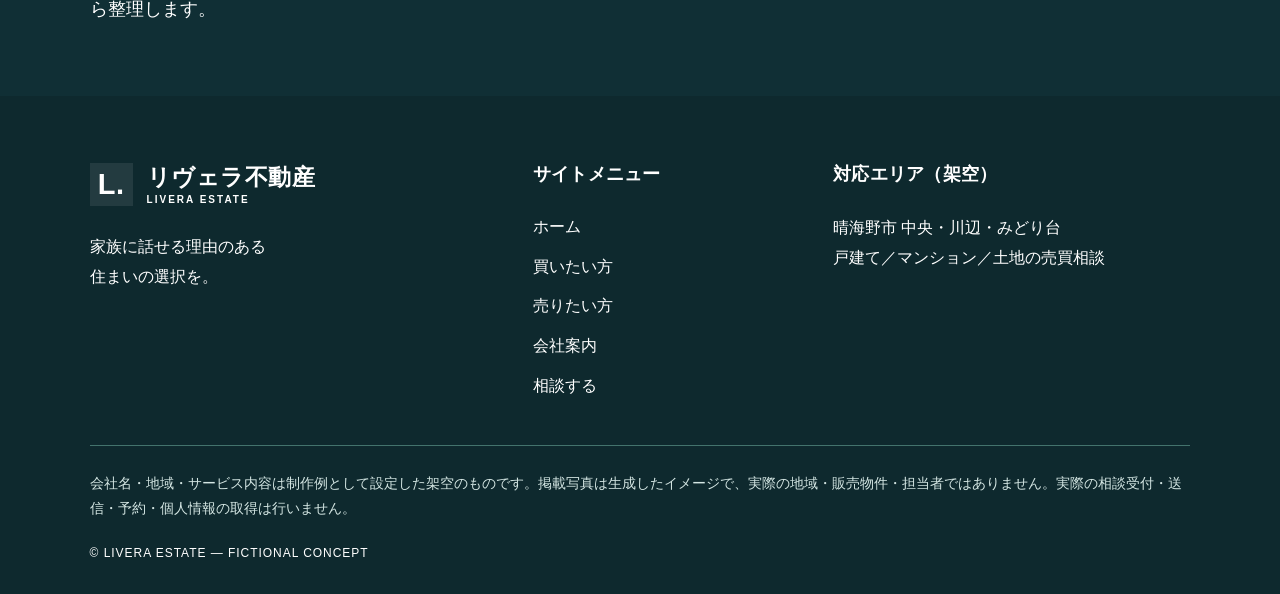
==== commit 1e855424: "Replace numbered selection effects with quiet one-time entrances" ====
--- a/index.html
+++ b/index.html
@@ -1 +1 @@
-<!doctype html><html lang="ja"><head><meta charset="utf-8"><meta name="viewport" content="width=device-width,initial-scale=1"><meta name="description" content="架空の街・晴海野市の売買相談を想定した不動産会社のデモサイトです。"><title>晴海野市の不動産売買｜リヴェラ不動産</title><link rel="stylesheet" href="style.css?v=6"></head><body><div class="demo">FICTIONAL DEMO · 架空の不動産会社です</div><header><a class="brand" href="index.html"><span class="brand-mark" aria-hidden="true">L.</span><span>リヴェラ不動産<small>LIVERA ESTATE</small></span></a><div class="header-contact"><span>売却・購入・住み替えのご相談</span><a class="button compact" href="consult.html">相談方法を見る <b>↗</b></a></div><button class="menu" aria-expanded="false" aria-controls="nav">メニュー <b>＋</b></button></header><nav id="nav" aria-label="メインナビゲーション"><a href="index.html" aria-current="page">ホーム</a><a href="buy.html">買いたい方</a><a href="sell.html">売りたい方</a><a href="about.html">会社案内</a><a href="consult.html">相談する</a></nav><main><section class="hero"><div class="hero-image"><img src="assets/town.webp" alt="川沿いの道と住宅が広がる架空の街の生成イメージ" width="1672" height="940"><span class="image-caption">架空の街のイメージ</span></div><div class="hero-copy"><p class="region">LIVERA ESTATE <small>売却・購入・住み替え</small></p><h1><span>家族に話せる</span><span><span class="accent inline">理由</span>のある選択を。</span></h1><p>「なぜこの家か」「なぜ今売るのか」。<br>家族と同じ基準で話せるように。<br class="pc">お金と暮らしの両方から考えます。</p></div><div class="hero-paths"><a href="sell.html"><span class="path-icon" aria-hidden="true">↗</span><span><small>次の暮らしに残せるお金から</small><strong>売りたい方</strong></span><b>→</b></a><a href="buy.html"><span class="path-icon" aria-hidden="true">⌂</span><span><small>家族で守りたい日常から</small><strong>買いたい方</strong></span><b>→</b></a></div></section><section class="section intro"><div><p class="eyebrow">ABOUT US</p><h2><span>情報は増えた。</span><span>でも決められない。</span></h2></div><div><p>気になる物件を送るたびに、家族の意見がすれ違う。査定額は届いたけれど、住み替えに使えるお金は分からない。必要なのは、情報をもう1つ増やすことではないのかもしれません。</p><p>リヴェラ不動産は「譲れること」と「守りたいこと」を整理し、価格・費用・日々の暮らしを同じテーブルに並べます。誰かに勧められたからではなく、自分たちの理由で選ぶために。</p><a class="text-link" href="about.html">会社の考え方を見る <b>→</b></a></div></section><section class="section soft"><p class="eyebrow">OUR PROMISE</p><h2>相談で持ち帰るのは<br>契約の返事ではなく判断の軸。</h2><p class="lead">何を比べて、何を確かめるか。3つの視点を一緒に整理します。</p><div class="cards"><article><span class="num">01</span><h3>「払える」と「残したい」を分ける</h3><p>購入なら住んだ後の支出まで。売却なら費用や残債を差し引いた見通しまで。次の暮らしに必要なお金を、売買価格と分けて考えます。</p></article><article><span class="num">02</span><h3>気になる点を隠さず比べる</h3><p>良い点・気になる点・まだ分からないことを分けて共有。「気に入ったから大丈夫」で進まず、確かめることと順番を明らかにします。</p></article><article><span class="num">03</span><h3>家族に説明できる理由を持つ</h3><p>駅への近さを選ぶのか、家で過ごす広さを選ぶのか。それぞれの希望の背景まで聞き、同じ条件表で話し合えるように整理します。</p></article></div></section><section class="section area"><p class="eyebrow">SERVICE AREA</p><div class="area-heading"><h2>地図の距離より<br>毎日の過ごし方。</h2><p>対応エリア：晴海野市<br><small>この制作例では架空の地域を設定しています。</small></p></div><div class="area-tabs" role="group" aria-label="エリアの特徴"><button data-area="central" aria-pressed="true">中央エリア</button><button data-area="river" aria-pressed="false">川辺エリア</button><button data-area="green" aria-pressed="false">みどり台エリア</button></div><div class="area-detail" aria-live="polite"><div class="area-art" aria-hidden="true"><i></i><i></i><i></i><span>LIVERA</span></div><div><h3 id="area-title">日々の移動を考える中央エリア</h3><p id="area-text">駅や買い物先までの距離だけでなく、通勤時間帯の動線や夜の帰り道まで。普段の生活に合うかを確認する視点を大切にします。</p></div></div><div class="services"><strong>取扱対象</strong><span>戸建て</span><span>マンション</span><span>土地</span><span>住み替え</span></div></section><section class="cta"><div><p class="eyebrow">START HERE</p><h2><span>購入・売却・住み替え</span><span>相談したいことを選んでください。</span></h2><p>条件や時期が未定でも構いません。希望の違いや費用の不安など、今気になっていることから整理します。</p></div><a class="button white" href="consult.html">相談内容と方法を見る <b>↗</b></a></section></main><footer><div class="footer-grid"><div><a class="brand" href="index.html"><span class="brand-mark" aria-hidden="true">L.</span><span>リヴェラ不動産<small>LIVERA ESTATE</small></span></a><p>家族に話せる理由のある<br>住まいの選択を。</p></div><div><h2>サイトメニュー</h2><a href="index.html" aria-current="page">ホーム</a><a href="buy.html">買いたい方</a><a href="sell.html">売りたい方</a><a href="about.html">会社案内</a><a href="consult.html">相談する</a></div><div><h2>対応エリア（架空）</h2><p>晴海野市 中央・川辺・みどり台<br>戸建て／マンション／土地の売買相談</p></div></div><p class="fine">会社名・地域・サービス内容は制作例として設定した架空のものです。掲載写真は生成したイメージで、実際の地域・販売物件・担当者ではありません。実際の相談受付・送信・予約・個人情報の取得は行いません。</p><p class="copyright">© LIVERA ESTATE — FICTIONAL CONCEPT</p></footer><a class="mobile-cta" href="consult.html">相談方法を見る <span>↗</span></a><script src="app.js?v=6"></script></body></html>
+<!doctype html><html lang="ja"><head><meta charset="utf-8"><meta name="viewport" content="width=device-width,initial-scale=1"><meta name="description" content="架空の街・晴海野市の売買相談を想定した不動産会社のデモサイトです。"><title>晴海野市の不動産売買｜リヴェラ不動産</title><link rel="stylesheet" href="style.css?v=7"></head><body><div class="demo">FICTIONAL DEMO · 架空の不動産会社です</div><header><a class="brand" href="index.html"><span class="brand-mark" aria-hidden="true">L.</span><span>リヴェラ不動産<small>LIVERA ESTATE</small></span></a><div class="header-contact"><span>売却・購入・住み替えのご相談</span><a class="button compact" href="consult.html">相談方法を見る <b>↗</b></a></div><button class="menu" aria-expanded="false" aria-controls="nav">メニュー <b>＋</b></button></header><nav id="nav" aria-label="メインナビゲーション"><a href="index.html" aria-current="page">ホーム</a><a href="buy.html">買いたい方</a><a href="sell.html">売りたい方</a><a href="about.html">会社案内</a><a href="consult.html">相談する</a></nav><main><section class="hero"><div class="hero-image"><img src="assets/town.webp" alt="川沿いの道と住宅が広がる架空の街の生成イメージ" width="1672" height="940"><span class="image-caption">架空の街のイメージ</span></div><div class="hero-copy"><p class="region">LIVERA ESTATE <small>売却・購入・住み替え</small></p><h1><span>家族に話せる</span><span><span class="accent inline">理由</span>のある選択を。</span></h1><p>「なぜこの家か」「なぜ今売るのか」。<br>家族と同じ基準で話せるように。<br class="pc">お金と暮らしの両方から考えます。</p></div><div class="hero-paths"><a href="sell.html"><span class="path-icon" aria-hidden="true">↗</span><span><small>次の暮らしに残せるお金から</small><strong>売りたい方</strong></span><b>→</b></a><a href="buy.html"><span class="path-icon" aria-hidden="true">⌂</span><span><small>家族で守りたい日常から</small><strong>買いたい方</strong></span><b>→</b></a></div></section><section class="section intro"><div><p class="eyebrow">ABOUT US</p><h2><span>情報は増えた。</span><span>でも決められない。</span></h2></div><div><p>気になる物件を送るたびに、家族の意見がすれ違う。査定額は届いたけれど、住み替えに使えるお金は分からない。必要なのは、情報をもう1つ増やすことではないのかもしれません。</p><p>リヴェラ不動産は「譲れること」と「守りたいこと」を整理し、価格・費用・日々の暮らしを同じテーブルに並べます。誰かに勧められたからではなく、自分たちの理由で選ぶために。</p><a class="text-link" href="about.html">会社の考え方を見る <b>→</b></a></div></section><section class="section soft"><p class="eyebrow">OUR PROMISE</p><h2>相談で持ち帰るのは<br>契約の返事ではなく判断の軸。</h2><p class="lead">何を比べて、何を確かめるか。3つの視点を一緒に整理します。</p><div class="cards"><article><span class="num">01</span><h3>「払える」と「残したい」を分ける</h3><p>購入なら住んだ後の支出まで。売却なら費用や残債を差し引いた見通しまで。次の暮らしに必要なお金を、売買価格と分けて考えます。</p></article><article><span class="num">02</span><h3>気になる点を隠さず比べる</h3><p>良い点・気になる点・まだ分からないことを分けて共有。「気に入ったから大丈夫」で進まず、確かめることと順番を明らかにします。</p></article><article><span class="num">03</span><h3>家族に説明できる理由を持つ</h3><p>駅への近さを選ぶのか、家で過ごす広さを選ぶのか。それぞれの希望の背景まで聞き、同じ条件表で話し合えるように整理します。</p></article></div></section><section class="section area"><p class="eyebrow">SERVICE AREA</p><div class="area-heading"><h2>地図の距離より<br>毎日の過ごし方。</h2><p>対応エリア：晴海野市<br><small>この制作例では架空の地域を設定しています。</small></p></div><div class="area-tabs" role="group" aria-label="エリアの特徴"><button data-area="central" aria-pressed="true">中央エリア</button><button data-area="river" aria-pressed="false">川辺エリア</button><button data-area="green" aria-pressed="false">みどり台エリア</button></div><div class="area-detail" aria-live="polite"><div class="area-art" aria-hidden="true"><i></i><i></i><i></i><span>LIVERA</span></div><div><h3 id="area-title">日々の移動を考える中央エリア</h3><p id="area-text">駅や買い物先までの距離だけでなく、通勤時間帯の動線や夜の帰り道まで。普段の生活に合うかを確認する視点を大切にします。</p></div></div><div class="services"><strong>取扱対象</strong><span>戸建て</span><span>マンション</span><span>土地</span><span>住み替え</span></div></section><section class="cta"><div><p class="eyebrow">START HERE</p><h2><span>購入・売却・住み替え</span><span>相談したいことを選んでください。</span></h2><p>条件や時期が未定でも構いません。希望の違いや費用の不安など、今気になっていることから整理します。</p></div><a class="button white" href="consult.html">相談内容と方法を見る <b>↗</b></a></section></main><footer><div class="footer-grid"><div><a class="brand" href="index.html"><span class="brand-mark" aria-hidden="true">L.</span><span>リヴェラ不動産<small>LIVERA ESTATE</small></span></a><p>家族に話せる理由のある<br>住まいの選択を。</p></div><div><h2>サイトメニュー</h2><a href="index.html" aria-current="page">ホーム</a><a href="buy.html">買いたい方</a><a href="sell.html">売りたい方</a><a href="about.html">会社案内</a><a href="consult.html">相談する</a></div><div><h2>対応エリア（架空）</h2><p>晴海野市 中央・川辺・みどり台<br>戸建て／マンション／土地の売買相談</p></div></div><p class="fine">会社名・地域・サービス内容は制作例として設定した架空のものです。掲載写真は生成したイメージで、実際の地域・販売物件・担当者ではありません。実際の相談受付・送信・予約・個人情報の取得は行いません。</p><p class="copyright">© LIVERA ESTATE — FICTIONAL CONCEPT</p></footer><a class="mobile-cta" href="consult.html">相談方法を見る <span>↗</span></a><script src="app.js?v=7"></script></body></html>
--- a/style.css
+++ b/style.css
@@ -24,36 +24,12 @@
 /* Keep the consultation label intact rather than orphaning its final verb. */
 .cta .button{flex-shrink:0;min-width:320px;white-space:nowrap}
 @media(max-width:760px){.cta .button{min-width:0;white-space:normal}.cta .button b{flex-shrink:0}}
-/* Decision sequences: numbers are genuine controls, all explanations remain visible. */
+/* Static equal-weight items after a single gentle entrance. */
 .hero-image img,.split figure,.split figure img{clip-path:none!important;animation:none!important}
-.decision-sequence{--sequence-progress:0%;position:relative}
-.sequence-pick{position:relative;display:grid;place-items:center;flex:none;width:62px;height:62px;padding:0;border:1px solid var(--teal);border-radius:50%;background:white;color:var(--teal);font-size:29px;font-weight:600;line-height:1;isolation:isolate;transition:background .35s,color .35s,box-shadow .35s,transform .35s}
-.sequence-pick:after{content:'↗';position:absolute;right:-7px;bottom:-2px;display:grid;place-items:center;width:24px;height:24px;font-size:14px;background:var(--soft);border:1px solid var(--line);border-radius:50%;transition:transform .35s,background .35s}
-.sequence-pick:hover,.sequence-pick:focus-visible{box-shadow:0 0 0 6px #007c7315}
-.decision-active>.sequence-pick{background:var(--teal);color:#fff;box-shadow:0 0 0 7px #007c7318;transform:rotate(-5deg)}
-.decision-active>.sequence-pick:after{transform:rotate(5deg);background:white;color:var(--teal)}
-.decision-passed>.sequence-pick{background:var(--soft)}
-.cards.decision-sequence:after{content:'';position:absolute;left:0;top:-3px;width:var(--sequence-progress);height:4px;background:var(--teal);transition:width .65s cubic-bezier(.2,.7,.2,1)}
-.cards.decision-sequence .sequence-pick{margin:0 0 25px}
-.cards.decision-sequence .decision-item{transition:background .45s,box-shadow .45s}
-.cards.decision-sequence .decision-item.decision-active{background:#deeee9;box-shadow:inset 0 -4px var(--teal)}
-.cards.decision-sequence .decision-item>h3{transition:color .35s}
-.cards.decision-sequence .decision-active>h3{color:var(--teal-dark)}
-.steps.decision-sequence{isolation:isolate}
-.steps.decision-sequence:before,.steps.decision-sequence:after{content:'';position:absolute;left:30px;top:32px;width:2px;bottom:32px;background:var(--line);z-index:-1}
-.steps.decision-sequence:after{bottom:auto;height:calc((100% - 64px) * var(--progress-ratio,0));background:var(--teal);transition:height .7s ease}
-.steps.decision-sequence .decision-item{padding:30px 24px 30px 0;transition:background .4s,box-shadow .4s}
-.steps.decision-sequence .decision-active{background:linear-gradient(90deg,#fff 70px,#e2f1ed 70px);box-shadow:inset -4px 0 var(--teal)}
-.steps.decision-sequence .decision-item>div{transition:transform .45s}
-.steps.decision-sequence .decision-active>div{transform:translateX(7px)}
-.steps.decision-sequence .decision-passed:after,.steps.decision-sequence .decision-active:after{transform:scaleX(1)}
+.cards article:before,.steps li:after{display:none}
+.cards article,.cards article.is-visible{box-shadow:none;background:transparent}
 .contact-methods{grid-template-columns:repeat(2,minmax(0,1fr));gap:0}
 .contact-methods article{border-bottom:1px solid var(--line)}
 .contact-methods article:nth-child(2n){border-right:0}
-@media(max-width:760px){
-.sequence-pick{width:47px;height:47px;font-size:23px}.sequence-pick:after{width:20px;height:20px;font-size:12px;right:-5px}.cards.decision-sequence .decision-item{padding:28px 18px}.cards.decision-sequence .decision-active{box-shadow:inset 4px 0 var(--teal)}
-.cards.decision-sequence:after{width:4px;height:var(--sequence-progress);top:0;transition:height .65s;max-height:100%}
-.cards.decision-sequence .sequence-pick{margin-bottom:22px}.steps.decision-sequence .decision-item{grid-template-columns:47px 1fr;gap:20px;padding:26px 12px 26px 0}.steps.decision-sequence:before,.steps.decision-sequence:after{left:23px;top:26px;bottom:26px}.steps.decision-sequence:after{bottom:auto;height:calc((100% - 52px) * var(--progress-ratio,0))}.steps.decision-sequence .decision-active{background:linear-gradient(90deg,#fff 58px,#e2f1ed 58px)}.steps.decision-sequence .decision-active>div{transform:translateX(3px)}.contact-methods{grid-template-columns:1fr}
-}
-@media(prefers-reduced-motion:reduce){.sequence-pick,.sequence-pick:after,.steps.decision-sequence .decision-active>div{transform:none!important}.decision-sequence *,.decision-sequence:after{transition:none!important}}
+@media(max-width:760px){.contact-methods{grid-template-columns:1fr}}
 .consultation-form{max-width:1200px;margin:auto;scroll-margin-top:24px}.demo-form-notice{font-size:15px;border-left:3px solid var(--teal);padding:12px 18px;background:var(--soft)}.form-grid{display:grid;grid-template-columns:1fr 1fr;gap:25px;margin:30px 0}.form-grid label{font-size:17px;font-weight:700;display:grid;gap:9px}.form-grid .wide{grid-column:1/-1}.form-grid input,.form-grid select,.form-grid textarea{font:inherit;font-weight:400;color:var(--ink);background:white;border:1px solid var(--line);border-radius:0;padding:14px;min-width:0;width:100%;line-height:1.7}.form-grid :is(input,select,textarea):focus{outline:2px solid var(--teal);outline-offset:3px}.form-footnote{font-size:14px;margin-top:15px}.form-preview{border:1px solid var(--line);padding:30px;scroll-margin-top:25px}.form-preview dl{display:grid;grid-template-columns:190px 1fr;gap:15px}.form-preview dt{font-weight:700}.form-preview dd{margin:0;white-space:pre-wrap;overflow-wrap:anywhere}.form-preview[hidden],#consult-form[hidden]{display:none}@media(max-width:760px){.form-grid{grid-template-columns:1fr;gap:20px}.form-grid .wide{grid-column:auto}.form-preview{padding:22px}.form-preview dl{grid-template-columns:1fr;gap:8px}.form-preview dd{margin-bottom:15px}}
